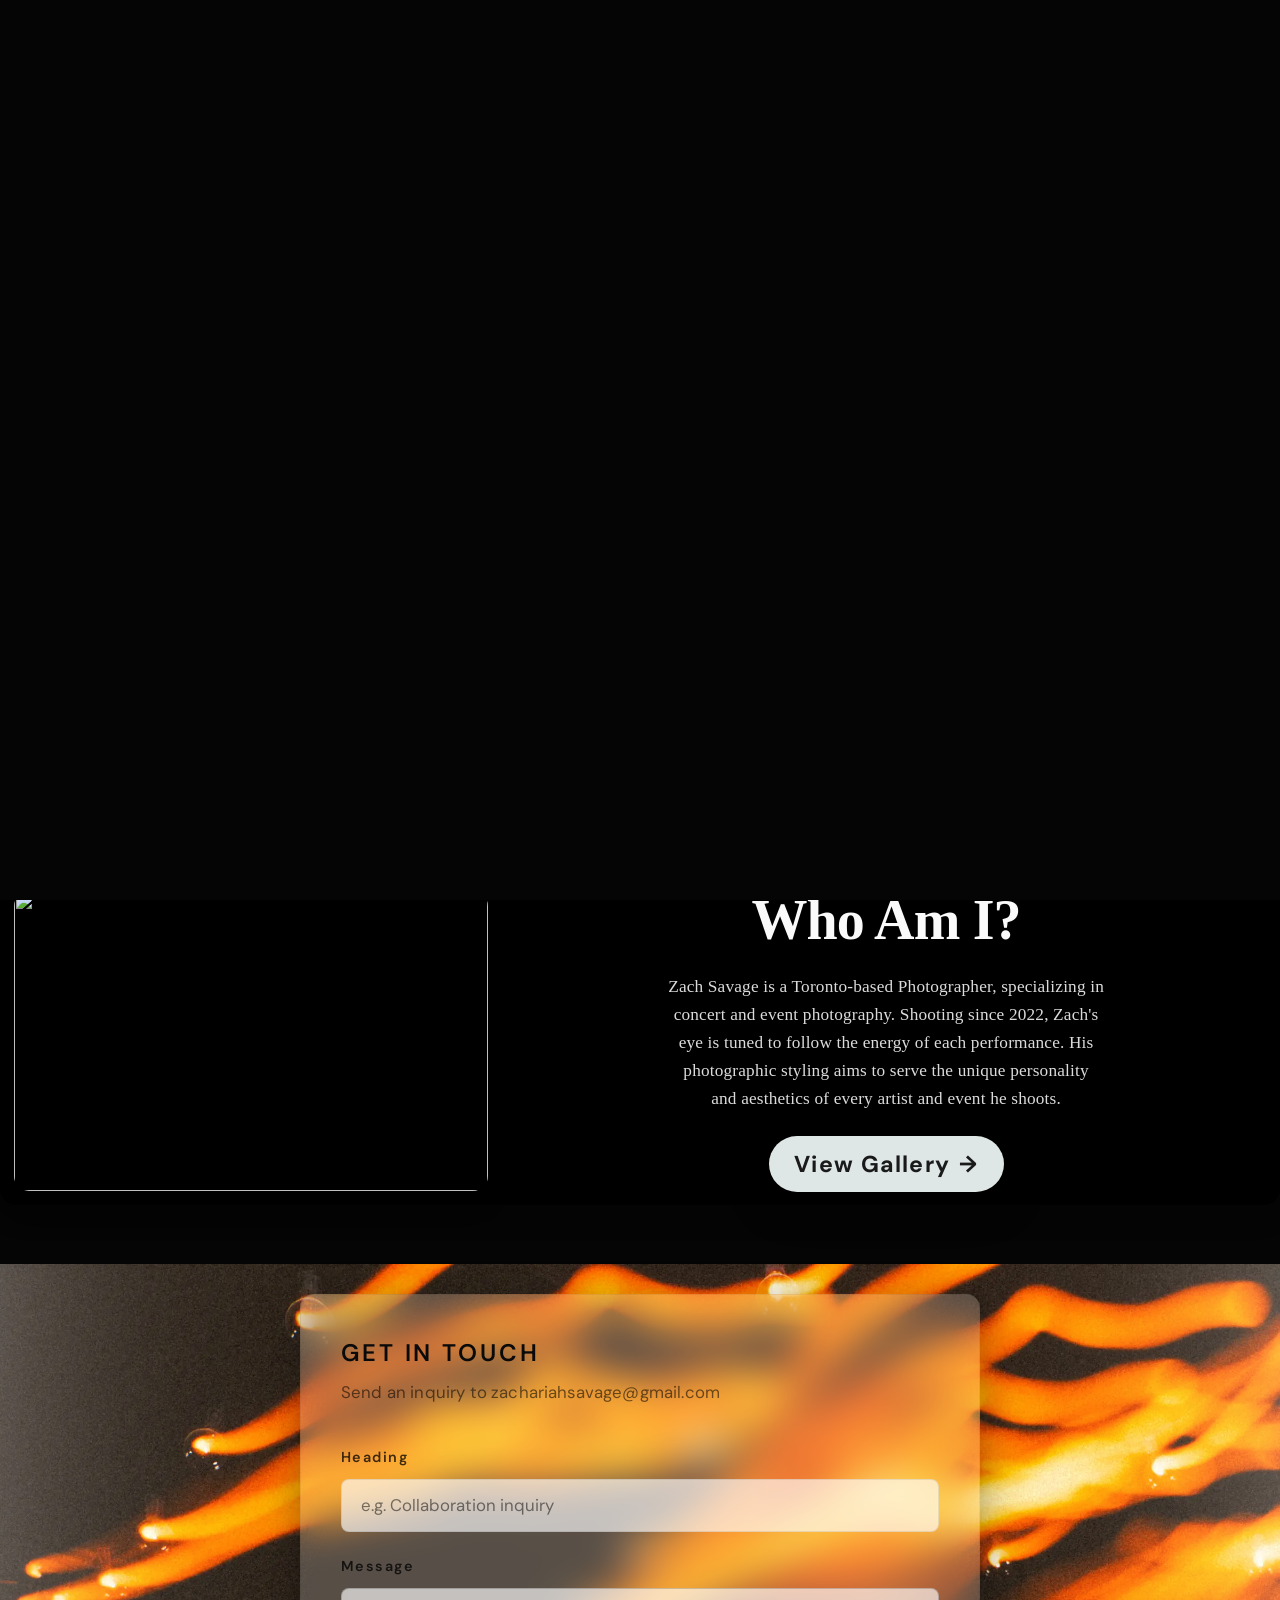
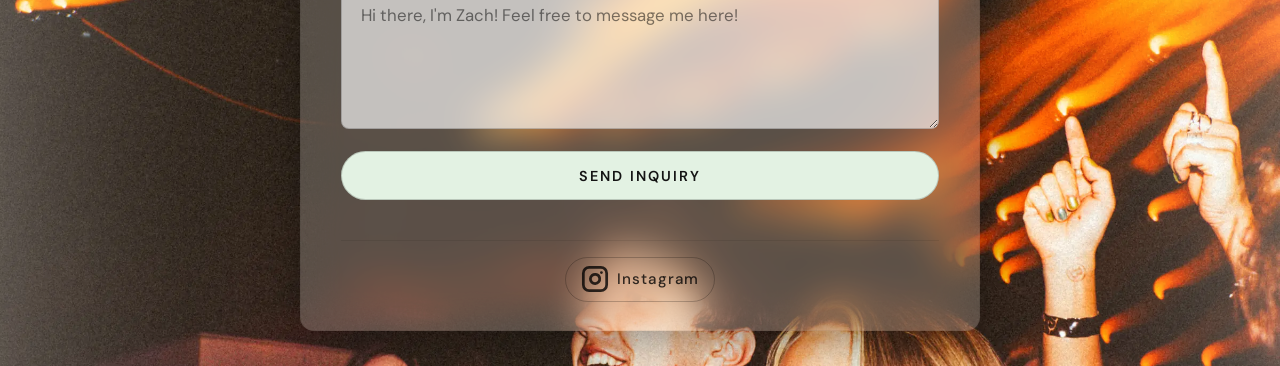
==== index.html @ d0c512a7 "Update index.html" ====
<!DOCTYPE html>
<html lang="en" class="site-boot-locked">
  <head>
    <script>
      document.documentElement.classList.add("site-boot-locked");
    </script>
    <meta charset="UTF-8" />
    <meta
      name="viewport"
      content="width=device-width, initial-scale=1, viewport-fit=cover"
    />
    <title>Zach Savage – Home</title>
    <link
      rel="preload"
      as="image"
      href="1_3730.webp"
      fetchpriority="high"
    />
    <link
      rel="preload"
      as="image"
      href="13.webp"
      fetchpriority="high"
    />
    <link
      rel="preload"
      as="image"
      href="2_1826.webp"
      fetchpriority="high"
    />
    <link
      rel="preload"
      as="image"
      href="DSC_7318.webp"
      fetchpriority="high"
    />
    <link
      rel="preload"
      as="image"
      href="4_5325.webp"
      fetchpriority="high"
    />
    <link
      rel="preload"
      as="image"
      href="6.1.webp"
      fetchpriority="high"
    />
    <link
      rel="preload"
      as="image"
      href="1780443494761.webp"
      fetchpriority="high"
    />
    <link rel="preconnect" href="https://fonts.googleapis.com" />
    <link rel="preconnect" href="https://fonts.gstatic.com" crossorigin />
    <link
      href="https://fonts.googleapis.com/css2?family=DM+Sans:ital,opsz,wght@0,9..40,400;0,9..40,500;0,9..40,600;0,9..40,700;0,9..40,800;0,9..40,900&display=swap"
      rel="stylesheet"
    />
    <link rel="stylesheet" href="styles.css" />
    <script defer src="gallery-menu.js"></script>
    <script defer src="onepage.js"></script>
  </head>
  <body class="page-home">
    <div id="site-boot-gate" class="site-boot-gate" aria-live="polite" aria-busy="true"></div>
    <div class="home-page-bg" aria-hidden="true">
      <img
        src="1780443494761.webp"
        alt=""
        width="716"
        height="1488"
        data-asset-path="1780443494761.webp"
        loading="eager"
        decoding="sync"
        fetchpriority="high"
        class="priority-render-img"
      />
    </div>
    <nav class="header-social" aria-label="Social and email">
      <a
        class="header-social__link"
        href="https://www.instagram.com/zach.a.r.i.a.h/"
        target="_blank"
        rel="noopener noreferrer"
        aria-label="Instagram"
      >
        <svg viewBox="0 0 24 24" fill="none" stroke="currentColor" stroke-width="2.35" stroke-linecap="round" stroke-linejoin="round" aria-hidden="true">
          <rect x="2" y="2" width="20" height="20" rx="5" ry="5" />
          <path d="M16 11.37A4 4 0 1 1 12.63 8 4 4 0 0 1 16 11.37z" />
          <line x1="17.5" y1="6.5" x2="17.51" y2="6.5" />
        </svg>
      </a>
      <a
        class="header-social__link"
        href="mailto:zachariahsavage@gmail.com"
        aria-label="Email Zach Savage"
      >
        <svg viewBox="0 0 24 24" fill="none" stroke="currentColor" stroke-width="2.35" stroke-linecap="round" stroke-linejoin="round" aria-hidden="true">
          <rect x="2" y="4" width="20" height="16" rx="2" />
          <path d="m22 7-8.97 5.7a1.94 1.94 0 0 1-2.06 0L2 7" />
        </svg>
      </a>
    </nav>
    <a class="page-center-title" href="index.html">ZACH SAVAGE PHOTOGRAPHY</a>
    <header class="gallery-bar" aria-label="Site header">
      <div class="gallery-bar__anchor">
        <div class="gallery-bar__brand" id="gallery-bar-menu">
          <div class="gallery-bar__brand-row">
            <h1 class="gallery-bar__title" id="section-title" aria-live="polite">
              home
            </h1>
            <button
              class="gallery-bar__menu-trigger"
              type="button"
              aria-label="Open menu"
              aria-expanded="false"
            >
              <span class="gallery-bar__menu-icon" aria-hidden="true">
                <span></span>
                <span></span>
                <span></span>
              </span>
            </button>
          </div>
          <div class="gallery-bar__menu-content" aria-hidden="true">
            <div class="gallery-bar__menu-inner">
              <a class="gallery-bar__menu-link" href="#home-section">home</a>
              <a class="gallery-bar__menu-link" href="full-gallery.html">gallery</a>
              <a class="gallery-bar__menu-link" href="#contact-heading">contact</a>
            </div>
          </div>
        </div>
      </div>
    </header>

    <main class="page page--onepage">
      <section
        class="onepage-section onepage-section--home"
        id="home-section"
        data-section-label="home"
        aria-label="Home"
      >
        <h2 class="home-flow-heading">Zach Savage Photography</h2>
        <div class="gallery">
          <div class="gallery-row" id="row-top"></div>
          <div class="gallery-row" id="row-bottom"></div>
        </div>
        <div class="home-bio-row">
          <img
            class="home-bio-image"
            src="2024-06-08%20r-8.webp"
            alt="Zach Savage portrait"
            loading="eager"
            decoding="sync"
            data-asset-path="2024-06-08%20r-8.webp"
          />
          <div class="home-bio-copy">
            <h2 class="home-bio-heading">Who Am I?</h2>
            <p class="home-intro">
              Zach Savage is a Toronto-based Photographer, specializing in concert and event photography. Shooting since
              2022, Zach's eye is tuned to follow the energy of each performance. His photographic styling aims to serve
              the unique personality and aesthetics of every artist and event he shoots.
            </p>
            <a class="home-start-btn home-start-btn--pov" href="full-gallery.html"><span class="home-start-btn__label">View Gallery</span><span class="home-start-btn__arrow" aria-hidden="true"><span class="home-start-btn__arrow-rest">→</span><span class="home-start-btn__arrow-pop">⮕</span></span></a>
          </div>
        </div>
      </section>

      <section
        class="onepage-section onepage-section--contact"
        id="contact-section"
        data-section-label="contact"
        aria-label="Contact"
      >
        <div class="contact-bg" aria-hidden="true">
          <div class="contact-bg__layer contact-bg__layer--a"></div>
          <div class="contact-bg__layer contact-bg__layer--b"></div>
        </div>

        <section class="contact">
          <div class="contact__card">
            <h2 class="contact__heading" id="contact-heading">Get in touch</h2>
            <p class="contact__intro">Send an inquiry to zachariahsavage@gmail.com</p>

            <form class="contact__form" id="contact-form" novalidate>
              <label class="contact__label" for="contact-subject">Heading</label>
              <input
                class="contact__input"
                id="contact-subject"
                name="subject"
                type="text"
                placeholder="e.g. Collaboration inquiry"
                required
              />
              <label class="contact__label" for="contact-message">Message</label>
              <textarea
                class="contact__textarea"
                id="contact-message"
                name="body"
                rows="5"
                placeholder="Hi there, I'm Zach! Feel free to message me here!"
                required
              ></textarea>
              <button class="contact__submit" type="submit">Send inquiry</button>
            </form>

            <div class="contact__social">
              <a
                class="contact__instagram"
                href="https://www.instagram.com/zach.a.r.i.a.h/"
                target="_blank"
                rel="noopener noreferrer"
                aria-label="Zach Savage on Instagram"
              >
                <svg
                  class="contact__instagram-icon"
                  viewBox="0 0 24 24"
                  fill="none"
                  stroke="currentColor"
                  stroke-width="2.35"
                  stroke-linecap="round"
                  stroke-linejoin="round"
                  xmlns="http://www.w3.org/2000/svg"
                  aria-hidden="true"
                >
                  <rect x="2" y="2" width="20" height="20" rx="5" ry="5" />
                  <path d="M16 11.37A4 4 0 1 1 12.63 8 4 4 0 0 1 16 11.37z" />
                  <line x1="17.5" y1="6.5" x2="17.51" y2="6.5" />
                </svg>
                <span class="contact__instagram-label">Instagram</span>
              </a>
            </div>
          </div>
        </section>
      </section>
    </main>

    <div class="lightbox" aria-modal="true" role="dialog" data-state="closed">
      <div class="lightbox__backdrop"></div>
      <div class="lightbox__content">
        <button class="lightbox__close" type="button" aria-label="Close">
          <span class="lightbox__close-icon" aria-hidden="true">✕</span>
        </button>
        <button
          class="lightbox__arrow lightbox__arrow--prev"
          type="button"
          aria-label="Previous image"
        >
          <span class="lightbox__arrow-icon" aria-hidden="true">
            <svg
              viewBox="0 0 24 24"
              fill="none"
              stroke="currentColor"
              stroke-width="2.5"
              stroke-linecap="round"
              stroke-linejoin="round"
              xmlns="http://www.w3.org/2000/svg"
            >
              <path d="M15 18l-6-6 6-6" />
            </svg>
          </span>
        </button>
        <button
          class="lightbox__arrow lightbox__arrow--next"
          type="button"
          aria-label="Next image"
        >
          <span class="lightbox__arrow-icon" aria-hidden="true">
            <svg
              viewBox="0 0 24 24"
              fill="none"
              stroke="currentColor"
              stroke-width="2.5"
              stroke-linecap="round"
              stroke-linejoin="round"
              xmlns="http://www.w3.org/2000/svg"
            >
              <path d="M9 6l6 6-6 6" />
            </svg>
          </span>
        </button>
        <div class="lightbox__media">
          <img class="lightbox__image" alt="" />
          <video class="lightbox__video" muted playsinline loop></video>
        </div>
      </div>
    </div>

  </body>
</html>
---- styles.css ----
*,
*::before,
*::after {
  box-sizing: border-box;
  margin: 0;
  padding: 0;
}

/* Design tokens — spacing (8px scale), type, color, elevation */
:root {
  --font-sans: "DM Sans", system-ui, -apple-system, BlinkMacSystemFont, "Segoe UI",
    sans-serif;
  --space-1: 4px;
  --space-2: 8px;
  --space-3: 12px;
  --space-4: 16px;
  --space-5: 24px;
  --space-6: 32px;
  --space-8: 48px;
  --color-text: rgba(255, 255, 255, 0.92);
  --color-text-muted: rgba(255, 255, 255, 0.55);
  --color-accent: #c4a574;
  --color-surface: rgba(255, 255, 255, 0.06);
  --color-surface-elevated: rgba(255, 255, 255, 0.1);
  --radius-sm: 8px;
  --radius-md: 14px;
  --radius-pill: 999px;
  --shadow-sm: 0 1px 2px rgba(0, 0, 0, 0.12);
  --shadow-md: 0 12px 40px rgba(0, 0, 0, 0.35);
  --ease-out: cubic-bezier(0.2, 0.85, 0.35, 1);
  --duration-fast: 160ms;
  --duration-normal: 240ms;
  --outline-dark: rgba(0, 0, 0, 0.22);
  /* Shared by `.gallery-bar__brand` and `.page-center-title` so pill heights stay aligned. */
  --gallery-pill-pad-block: 0.5rem;
  --gallery-pill-pad-inline: 1.1rem;
  --gallery-pill-inner-min-height: 40px;
  /* Matches `.gallery-flow-track` marquee timing (updated from JS when flow starts). */
  --view-gallery-burst-spin-duration: 40s;
}

html,
body {
  min-height: 100%;
  /* `clip` can interact badly with nested scroll/overflow in some WebKit builds. */
  overflow-x: hidden;
}

html {
  -webkit-text-size-adjust: 100%;
  text-size-adjust: 100%;
  scroll-behavior: smooth;
  /* Helps anchor / in-page navigation respect the fixed header in Safari. */
  scroll-padding-top: calc(128px + env(safe-area-inset-top, 0px) + 1.25rem);
  /* Avoid default white canvas showing as a 1px hairline under fixed layers / transforms. */
  background-color: #F0F0F0;
}

html:has(body.page-contact) {
  background-color: #0b0f1a;
}

html:has(body.page-profile) {
  background-color: #070a10;
}

@media (min-width: 769px) {
  html::before,
  html::after {
    content: "";
    position: fixed;
    top: 0;
    bottom: 0;
    width: 1in;
    pointer-events: none;
    z-index: 3;
    backdrop-filter: blur(18px) saturate(1.1);
    -webkit-backdrop-filter: blur(18px) saturate(1.1);
  }

  html::before {
    left: 0;
    background: linear-gradient(
      to right,
      rgba(0, 0, 0, 0.78) 0%,
      rgba(0, 0, 0, 0.5) 38%,
      rgba(0, 0, 0, 0.22) 68%,
      rgba(0, 0, 0, 0) 100%
    );
    -webkit-mask-image: linear-gradient(
      to right,
      rgba(0, 0, 0, 1) 0%,
      rgba(0, 0, 0, 0.7) 46%,
      rgba(0, 0, 0, 0.28) 76%,
      rgba(0, 0, 0, 0) 100%
    );
    mask-image: linear-gradient(
      to right,
      rgba(0, 0, 0, 1) 0%,
      rgba(0, 0, 0, 0.7) 46%,
      rgba(0, 0, 0, 0.28) 76%,
      rgba(0, 0, 0, 0) 100%
    );
  }

  html::after {
    right: 0;
    background: linear-gradient(
      to left,
      rgba(0, 0, 0, 0.78) 0%,
      rgba(0, 0, 0, 0.5) 38%,
      rgba(0, 0, 0, 0.22) 68%,
      rgba(0, 0, 0, 0) 100%
    );
    -webkit-mask-image: linear-gradient(
      to left,
      rgba(0, 0, 0, 1) 0%,
      rgba(0, 0, 0, 0.7) 46%,
      rgba(0, 0, 0, 0.28) 76%,
      rgba(0, 0, 0, 0) 100%
    );
    mask-image: linear-gradient(
      to left,
      rgba(0, 0, 0, 1) 0%,
      rgba(0, 0, 0, 0.7) 46%,
      rgba(0, 0, 0, 0.28) 76%,
      rgba(0, 0, 0, 0) 100%
    );
  }
}

/* Focus rings — calm, high-end affordance */
:focus-visible {
  outline: 2px solid var(--color-accent);
  outline-offset: 3px;
}

button:focus:not(:focus-visible),
a:focus:not(:focus-visible) {
  outline: none;
}

body {
  font-family: var(--font-sans);
  line-height: 1.5;
  letter-spacing: 0.01em;
  background: #F0F0F0;
  background-repeat: no-repeat;
  color: var(--color-text);
  -webkit-font-smoothing: antialiased;
  -webkit-tap-highlight-color: transparent;
  position: relative;
  overflow-x: hidden;
  overflow-y: visible;
}

.reveal-on-scroll {
  opacity: 0;
  transform: translateY(18px);
  /* Avoid `filter: blur()` here — it’s expensive during scroll and caused visible hitch. */
  transition:
    opacity 360ms cubic-bezier(0.22, 0.8, 0.3, 1),
    transform 400ms cubic-bezier(0.2, 0.9, 0.25, 1);
  transition-delay: var(--reveal-delay, 0ms);
}

/* Shorter travel + slightly snappier timing for large blocks (flow, grid, contact). */
.reveal-on-scroll.reveal-on-scroll--soft {
  transform: translateY(12px);
  transition:
    opacity 300ms cubic-bezier(0.22, 0.8, 0.35, 1),
    transform 340ms cubic-bezier(0.2, 0.9, 0.28, 1);
  transition-delay: var(--reveal-delay, 0ms);
}

.reveal-on-scroll.is-visible {
  opacity: 1;
  transform: translateY(0);
  will-change: auto;
}

.reveal-on-scroll.reveal-on-scroll--soft.is-visible {
  opacity: 1;
  transform: translateY(0);
  will-change: auto;
}

/* Home bio + contact: no scroll entrance animations. */
body.page-home .home-bio-image,
body.page-home .home-flow-heading,
body.page-home .home-bio-row .home-bio-heading,
body.page-home .home-bio-row .home-intro,
body.page-home .home-start-btn,
body.page-home .onepage-section--contact .contact__heading,
body.page-home .onepage-section--contact .contact__intro,
body.page-home .onepage-section--contact .contact__form,
body.page-home .onepage-section--contact .contact__social,
body.page-home .onepage-section--contact .contact__card {
  opacity: 1 !important;
  transform: none !important;
  transition: none !important;
  animation: none !important;
}

/* Full gallery should never fade/slide on scroll. */
body.page-full-gallery .reveal-on-scroll,
body.page-full-gallery .portfolio-date-group,
body.page-full-gallery .portfolio-row,
body.page-full-gallery .full-gallery-row {
  opacity: 1 !important;
  transform: none !important;
  transition: none !important;
}

@media (prefers-reduced-motion: reduce) {
  .reveal-on-scroll {
    opacity: 1 !important;
    transform: none !important;
    transition: none !important;
  }

  .gallery-bar__menu-content {
    transition: none;
  }

  .gallery-bar__brand {
    transition: none;
  }
}

/* Use system default cursor everywhere; pointer only on obvious interactive elements */
a,
button,
input,
textarea,
.gallery-bar__menu-trigger,
.gallery-bar__menu-link,
.gallery-bar__title,
.gallery-flow-arrow,
.media-item,
.lightbox__close,
.lightbox__arrow,
.profile__cta-btn,
.profile__cta-link,
.contact__submit,
.contact__instagram {
  cursor: pointer;
}

/* Contact text fields should show I-beam cursor. */
.contact__input,
.contact__textarea {
  cursor: text;
}

body.page-contact {
  overflow: auto;
}

html:has(body.page-full-gallery) {
  background-color: #141414;
  scroll-behavior: auto;
}

body.page-full-gallery {
  background-color: #141414;
}

/* Fixed layer (not background-attachment: fixed) — avoids scroll jitter in Safari. */
.home-page-bg,
.full-gallery-page-bg {
  position: fixed;
  top: 0;
  left: 0;
  right: 0;
  width: 100%;
  bottom: auto;
  height: 100vh;
  height: 100svh;
  height: var(--stable-viewport-height, 100svh);
  z-index: 0;
  overflow: hidden;
  pointer-events: none;
  -webkit-backface-visibility: hidden;
  backface-visibility: hidden;
  transform: translateZ(0);
}

.home-page-bg {
  background-color: #050505;
}

.full-gallery-page-bg {
  background-color: #141414;
}

.home-page-bg img,
.full-gallery-page-bg img {
  display: block;
  width: 100%;
  height: 100%;
  object-fit: cover;
  object-position: center;
}

body.page-full-gallery::after {
  display: none;
  background-image: none;
}

/* Home + full gallery: site title is plain white type (no pill). */
body.page-home .page-center-title,
body.page-home a.page-center-title,
body.page-full-gallery .page-center-title,
body.page-full-gallery a.page-center-title {
  padding: 0;
  min-height: 0;
  border-radius: 0;
  background: transparent;
  backdrop-filter: none;
  -webkit-backdrop-filter: none;
  box-shadow: none;
  color: rgba(255, 255, 255, 0.96);
  transition: opacity 420ms var(--ease-out), transform 420ms var(--ease-out);
}

body.page-home a.page-center-title:hover,
body.page-full-gallery a.page-center-title:hover {
  background: transparent;
  color: rgba(255, 255, 255, 0.96);
  opacity: 0.85;
}

/* Home + full gallery: black menu pill, white type (matches gallery page). */
body.page-home .gallery-bar__brand,
body.page-full-gallery .gallery-bar__brand {
  background: rgba(0, 0, 0, 0.88);
}

body.page-home .gallery-bar__brand.gallery-bar__brand--open,
body.page-full-gallery .gallery-bar__brand.gallery-bar__brand--open {
  background: rgba(0, 0, 0, 0.96);
}

body.page-home .gallery-bar__title,
body.page-home .gallery-bar__menu-link,
body.page-home .gallery-bar__menu-link:visited,
body.page-home .gallery-bar__menu-link:hover,
body.page-home .gallery-bar__brand.gallery-bar__brand--open .gallery-bar__title,
body.page-home .gallery-bar__brand.gallery-bar__brand--open .gallery-bar__menu-link,
body.page-home .gallery-bar__brand.gallery-bar__brand--open .gallery-bar__menu-link:visited,
body.page-full-gallery .gallery-bar__title,
body.page-full-gallery .gallery-bar__menu-link,
body.page-full-gallery .gallery-bar__menu-link:visited,
body.page-full-gallery .gallery-bar__menu-link:hover,
body.page-full-gallery .gallery-bar__brand.gallery-bar__brand--open .gallery-bar__title,
body.page-full-gallery .gallery-bar__brand.gallery-bar__brand--open .gallery-bar__menu-link,
body.page-full-gallery .gallery-bar__brand.gallery-bar__brand--open .gallery-bar__menu-link:visited {
  color: rgba(255, 255, 255, 0.96);
}

body.page-home .gallery-bar__menu-icon span,
body.page-home .gallery-bar__brand.gallery-bar__brand--open .gallery-bar__menu-icon span,
body.page-full-gallery .gallery-bar__menu-icon span,
body.page-full-gallery .gallery-bar__brand.gallery-bar__brand--open .gallery-bar__menu-icon span {
  background: rgba(255, 255, 255, 0.92);
}

/* Home flow arrows: match black menu pill + white icons. */
body.page-home .gallery-flow-arrow {
  background: rgba(0, 0, 0, 0.88);
  color: rgba(255, 255, 255, 0.96);
}

body.page-home .gallery-flow-arrow:hover {
  background: rgba(0, 0, 0, 0.96);
  color: rgba(255, 255, 255, 0.96);
}

body.page-contact::after {
  background-image: none;
}

body.page-profile::after {
  background-image: none;
}

/* Profile page background video */
.profile-bg {
  position: fixed;
  inset: 0;
  z-index: -2;
  background: #070a10; /* fallback under video */
}

.profile-bg__video {
  position: absolute;
  inset: 0;
  width: 100%;
  height: 100%;
  object-fit: cover;
  object-position: center;
  filter: grayscale(10%) contrast(1.03) brightness(0.9);
}

/* Contact crossfading background (two-layer swap; never black).
   Default `absolute` so in-page contact (e.g. `index.html`) scrolls with the section.
   Standalone `contact.html` pins it to the viewport via `body.page-contact .contact-bg`. */
.contact-bg {
  position: absolute;
  inset: 0;
  z-index: -2;
  background: #0b0f1a; /* fallback under images */
}

body.page-contact > .contact-bg {
  position: fixed;
}

.contact-bg__layer {
  position: absolute;
  inset: 0;
  background-size: cover;
  background-position: center top;
  background-repeat: no-repeat;
  background-attachment: scroll;
  opacity: 0;
  transition: opacity 1600ms ease;
  will-change: opacity;
}

.contact-bg__layer--static {
  opacity: 1;
  transition: none;
  will-change: auto;
  background-image: none !important;
}

.contact-bg__image {
  position: absolute;
  inset: 0;
  width: 100%;
  height: 100%;
  object-fit: cover;
  object-position: center top;
  display: block;
  pointer-events: none;
  transform: translateZ(0);
  backface-visibility: hidden;
  -webkit-backface-visibility: hidden;
  content-visibility: visible;
}

/* Frosted gradient blur on left/right outskirts */
.contact-bg::before,
.contact-bg::after {
  content: "";
  position: absolute;
  top: 0;
  bottom: 0;
  width: min(28vw, 420px);
  pointer-events: none;
  z-index: 1;
  backdrop-filter: none;
  -webkit-backdrop-filter: none;
}

.contact-bg::before {
  left: 0;
  background: linear-gradient(
    to right,
    rgba(255, 255, 255, 0.22),
    rgba(255, 255, 255, 0.08),
    rgba(255, 255, 255, 0)
  );
  -webkit-mask-image: linear-gradient(to right, rgba(0, 0, 0, 1), rgba(0, 0, 0, 0));
  mask-image: linear-gradient(to right, rgba(0, 0, 0, 1), rgba(0, 0, 0, 0));
}

.contact-bg::after {
  right: 0;
  background: linear-gradient(
    to left,
    rgba(255, 255, 255, 0.22),
    rgba(255, 255, 255, 0.08),
    rgba(255, 255, 255, 0)
  );
  -webkit-mask-image: linear-gradient(to left, rgba(0, 0, 0, 1), rgba(0, 0, 0, 0));
  mask-image: linear-gradient(to left, rgba(0, 0, 0, 1), rgba(0, 0, 0, 0));
}

.contact-bg__layer.is-visible {
  opacity: 1;
}

.contact-bg__layer.is-fading-in {
  opacity: 1;
}

.contact-bg__layer.is-fading-out {
  opacity: 0;
}

body::after {
  content: "";
  position: fixed;
  inset: 0;
  z-index: -2;
  background-image: url("1780443494761.webp");
  background-size: cover;
  background-position: center;
  background-repeat: no-repeat;
}

/* Gallery page: restrained gradient (primary site shell) */
body:not(.page-contact):not(.page-profile):not(.page-home):not(.page-full-gallery) {
  background: #F0F0F0;
  background-attachment: scroll;
}

body:not(.page-contact):not(.page-profile):not(.page-home):not(.page-full-gallery)::after {
  /* Disable the blurred photo layer on gallery page */
  background-image: none;
  filter: none;
}

/* Home one-page: film-grain texture shell (full gallery keeps its own photo bg). */
html:has(body.page-home) {
  background-color: #050505;
}

body.page-home {
  background: transparent;
  background-attachment: scroll;
}

body.page-home::after {
  background-image: none;
}

/* Removed overlay helper */

/* Removed frosted helper */

/* Top bar — minimal glass strip */
.gallery-bar {
  position: fixed;
  top: 0;
  left: 0;
  right: 0;
  z-index: 10;
  padding-top: env(safe-area-inset-top, 0px);
  padding-left: env(safe-area-inset-left, 0px);
  padding-right: env(safe-area-inset-right, 0px);
  height: calc(128px + env(safe-area-inset-top, 0px));
  display: flex;
  align-items: center;
  justify-content: flex-end;
  background: transparent;
  isolation: isolate;
  /* Let scroll/wheel pass through empty header area; menu stays clickable on child. */
  pointer-events: none;
}

/* Full-width frosted strip removed: it forced a huge backdrop-filter compositing region
   on every scroll frame on desktop. Glass lives on `.gallery-bar__brand` only (same as mobile). */
.gallery-bar::before {
  display: none;
}

/* Gallery page: subtle hint in top-right for keyboard control */
.gallery-key-hint {
  position: fixed;
  top: 55px;
  left: 76px;
  z-index: 9;
  display: inline-flex;
  align-items: center;
  gap: var(--space-2);
  color: rgba(0, 0, 0, 0.56);
  font-size: 0.6875rem;
  font-weight: 500;
  letter-spacing: 0.14em;
  text-transform: uppercase;
  pointer-events: none;
}

.gallery-key-hint__icon {
  min-width: 1.2rem;
  height: 1.2rem;
  border-radius: var(--radius-sm);
  border: 1px solid rgba(0, 0, 0, 0.18);
  display: inline-flex;
  align-items: center;
  justify-content: center;
  font-size: 0.75rem;
  color: rgba(0, 0, 0, 0.62);
  background: rgba(255, 255, 255, 0.22);
}

.gallery-key-hint__text {
  opacity: 1;
  color: rgba(0, 0, 0, 0.56);
}

/* Wrapper keeps the pill top-anchored so open/close doesn't jump */
.gallery-bar__anchor {
  align-self: flex-start;
  margin-top: calc((128px - 52px) / 2 - 12px);
  margin-right: 2.4rem;
  pointer-events: auto;
}

/* Top-left Instagram + email — vertically aligned with `.gallery-bar__anchor` / menu pill. */
.header-social {
  position: absolute;
  top: calc((128px + env(safe-area-inset-top, 0px)) / 2 - 12px);
  left: calc(max(3.5rem, env(safe-area-inset-left, 0px)) + 1in + 0.5rem);
  transform: translateY(-50%);
  z-index: 12;
  display: flex;
  align-items: center;
  gap: 0.85rem;
  pointer-events: auto;
}

.header-social.header-social--scroll-hidden {
  opacity: 1;
  pointer-events: auto;
  transform: translateY(-50%);
}

.header-social__link {
  display: inline-flex;
  align-items: center;
  justify-content: center;
  width: 40px;
  height: 40px;
  padding: 0;
  background: none;
  border: none;
  box-shadow: none;
  color: #000000;
  text-decoration: none;
  transition: opacity var(--duration-fast) var(--ease-out);
}

.header-social__link svg {
  display: block;
  width: 26px;
  height: 26px;
  stroke-width: 2.35;
}

.header-social__link:hover {
  opacity: 0.72;
}

body.page-full-gallery .header-social__link {
  color: rgba(255, 255, 255, 0.96);
}

body.page-home .header-social__link {
  color: rgba(255, 255, 255, 0.96);
}

body.page-home .header-social__link:hover {
  opacity: 0.85;
}

/* Viewport-fixed; chrome + type match `.gallery-bar__brand` / menu links. */
.page-center-title {
  position: fixed;
  top: calc((128px + env(safe-area-inset-top, 0px)) / 2 - 12px);
  left: 50%;
  right: auto;
  transform: translate(-50%, -50%);
  width: max-content;
  max-width: min(68vw, 44rem);
  z-index: 12;
  box-sizing: border-box;
  display: inline-flex;
  align-items: center;
  justify-content: center;
  padding: var(--gallery-pill-pad-block) var(--gallery-pill-pad-inline);
  min-height: calc(var(--gallery-pill-inner-min-height) + 2 * var(--gallery-pill-pad-block));
  border-radius: 50px;
  background: rgba(250, 248, 245, 0.88);
  backdrop-filter: blur(14px);
  -webkit-backdrop-filter: blur(14px);
  border: none;
  box-shadow: var(--shadow-md);
  font-family: var(--font-sans);
  font-size: 1.25rem;
  font-weight: 600;
  line-height: 1;
  letter-spacing: 0.14em;
  text-transform: uppercase;
  color: #000000;
  text-align: center;
  white-space: nowrap;
  overflow: hidden;
  text-overflow: ellipsis;
  transition:
    background 420ms var(--ease-out),
    box-shadow 420ms var(--ease-out),
    opacity 420ms var(--ease-out),
    transform 420ms var(--ease-out);
}

.page-center-title.page-center-title--hidden {
  opacity: 0;
  transform: translate(-50%, calc(-50% - 8px));
  pointer-events: none;
}

a.page-center-title {
  pointer-events: auto;
  cursor: pointer;
  text-decoration: none;
  color: #000000;
}

a.page-center-title:hover {
  color: #000000;
  background: rgba(250, 248, 245, 0.96);
  opacity: 0.92;
}

/* Top bar: combined GALLERY + hamburger */
.gallery-bar__brand {
  --gallery-menu-ease: cubic-bezier(0.33, 0, 0.2, 1);
  --gallery-menu-dur: 0.36s;
  position: relative;
  display: flex;
  /* Always column: row (title + trigger) then menu panel. Avoids row↔column reflow on open/close (main source of jank). */
  flex-direction: column;
  align-items: stretch;
  justify-content: flex-start;
  gap: 0;
  width: fit-content;
  max-width: calc(100vw - env(safe-area-inset-left, 0px) - env(safe-area-inset-right, 0px) - 1rem);
  /* Same padding + inner band as `.page-center-title` (see :root pill tokens). */
  padding: var(--gallery-pill-pad-block) var(--gallery-pill-pad-inline);
  border-radius: 50px;
  /* Frosted pill only (small compositing region — scrolls stay smooth on desktop). */
  background: rgba(250, 248, 245, 0.88);
  backdrop-filter: blur(14px);
  -webkit-backdrop-filter: blur(14px);
  border: none;
  box-shadow: var(--shadow-md);
  overflow: hidden;
  transform: translateZ(0);
  transition:
    background var(--gallery-menu-dur) var(--gallery-menu-ease),
    box-shadow var(--gallery-menu-dur) var(--gallery-menu-ease),
    border-radius var(--gallery-menu-dur) var(--gallery-menu-ease),
    gap var(--gallery-menu-dur) var(--gallery-menu-ease),
    opacity 420ms var(--ease-out),
    transform 420ms var(--ease-out);
}

.gallery-bar__brand.gallery-bar__brand--scroll-hidden {
  opacity: 0;
  pointer-events: none;
  transform: translateY(-8px) translateZ(0);
}

.gallery-bar__brand.gallery-bar__brand--open.gallery-bar__brand--scroll-hidden {
  opacity: 1;
  pointer-events: auto;
  transform: translateZ(0);
}

/* When menu is open, show white pill backing around heading + menu */
.gallery-bar__brand.gallery-bar__brand--open {
  background: rgba(250, 248, 245, 0.96);
  backdrop-filter: blur(16px);
  -webkit-backdrop-filter: blur(16px);
  border-radius: 20px;
  /* Same vertical rhythm as between menu links */
  gap: var(--space-3);
}

.gallery-bar__brand:not(.gallery-bar__brand--open) .gallery-bar__menu-content {
  min-width: 0;
  min-height: 0;
  overflow: hidden;
  grid-template-rows: 0fr;
  opacity: 0;
  pointer-events: none;
  /* Snap after JS finishes collapse (see gallery-menu.js); avoids fighting the panel transition. */
  transition: none;
}

.gallery-bar__brand-row {
  display: flex;
  flex-direction: row;
  align-items: center;
  justify-content: space-between;
  gap: 0.5em;
  width: 100%;
  min-width: 0;
  min-height: var(--gallery-pill-inner-min-height);
  box-sizing: border-box;
}

.gallery-bar__title {
  font-family: var(--font-sans);
  font-size: 1.25rem;
  font-weight: 600;
  line-height: 1;
  letter-spacing: 0.14em;
  text-transform: uppercase;
  color: #000000;
  margin: 0;
  padding: 0;
  background: none;
  border: none;
  box-shadow: none;
  backdrop-filter: none;
  -webkit-backdrop-filter: none;
  /* Keep section label on one line in the pill (avoid overflow-wrap: anywhere splitting words). */
  white-space: nowrap;
  overflow-wrap: normal;
  flex-shrink: 0;
  min-width: min-content;
  display: flex;
  align-items: center;
  min-height: var(--gallery-pill-inner-min-height);
}

.gallery-bar__menu-trigger {
  flex-shrink: 0;
  width: 40px;
  height: 40px;
  border: none;
  background: transparent;
  display: flex;
  align-items: center;
  justify-content: center;
  padding: 0;
  margin: 0;
}

.gallery-bar__menu-content {
  display: grid;
  grid-template-rows: 0fr;
  opacity: 0;
  pointer-events: none;
  overflow: hidden;
  min-height: 0;
  width: 100%;
  transition:
    grid-template-rows var(--gallery-menu-dur) var(--gallery-menu-ease),
    opacity var(--gallery-menu-dur) var(--gallery-menu-ease);
}

.gallery-bar__brand--open .gallery-bar__menu-content {
  grid-template-rows: 1fr;
  opacity: 1;
  pointer-events: auto;
}

/* Closing: reverse the open transition while bar stays column-layout (see gallery-menu.js). */
.gallery-bar__brand--open .gallery-bar__menu-content.gallery-bar__menu-content--collapse {
  grid-template-rows: 0fr;
  opacity: 0;
  pointer-events: none;
}

.gallery-bar__menu-inner {
  min-height: 0;
  overflow: hidden;
  display: flex;
  flex-direction: column;
  align-items: stretch;
  gap: var(--space-3);
}

.gallery-bar__brand--open .gallery-bar__menu-content.gallery-bar__menu-content--collapse .gallery-bar__menu-inner {
  gap: 0;
}

.gallery-bar__menu-link {
  display: flex;
  align-items: center;
  min-height: 40px;
  padding: 0;
  font-family: var(--font-sans);
  color: #000000;
  text-decoration: none;
  font-size: 1.25rem;
  font-weight: 600;
  letter-spacing: 0.14em;
  text-transform: uppercase;
  transform-origin: left center;
  transition: transform var(--duration-fast) var(--ease-out), opacity var(--duration-fast) var(--ease-out);
  overflow-wrap: anywhere;
}

.gallery-bar__menu-link:visited {
  color: #000000;
}

.gallery-bar__menu-link:hover {
  color: #000000;
  text-decoration: none;
  transform: translateX(2px);
  opacity: 0.85;
}

/* Contact page: keep heading + links identical */
body.page-contact .gallery-bar__title,
body.page-contact .gallery-bar__menu-link,
body.page-contact .gallery-bar__menu-link:visited {
  color: #000000;
}

/* When the pill menu is open, shift heading and links to black for contrast */
.gallery-bar__brand.gallery-bar__brand--open .gallery-bar__title,
.gallery-bar__brand.gallery-bar__brand--open .gallery-bar__menu-link,
.gallery-bar__brand.gallery-bar__brand--open .gallery-bar__menu-link:visited {
  color: #000000;
}

/* Removed menu glow helper */

.gallery-bar__brand-row,
.gallery-bar__menu-content {
  position: relative;
  z-index: 1;
}

/* GALLERY as link on contact page */
.gallery-bar__title--link {
  text-decoration: none;
  color: inherit;
}
.gallery-bar__title--link:hover {
  color: #000;
}

.gallery-bar__menu-icon {
  display: flex;
  flex-direction: column;
  align-items: center;
  justify-content: center;
  gap: 5px;
}

.gallery-bar__menu-icon span {
  display: block;
  width: 18px;
  height: 1.5px;
  background: rgba(0, 0, 0, 0.88);
  border-radius: 999px;
  transition: background var(--duration-fast) var(--ease-out);
}

/* When menu pill is open, match heading/menu text (black) */
.gallery-bar__brand.gallery-bar__brand--open .gallery-bar__menu-icon span {
  background: #000000;
}

.page {
  position: relative;
  z-index: 2;
  min-height: 100vh;
  min-height: 100dvh;
  padding: 2.4rem 0;
  padding-top: calc(128px + env(safe-area-inset-top, 0px) + 2.4rem);
  padding-left: env(safe-area-inset-left, 0px);
  padding-right: env(safe-area-inset-right, 0px);
  padding-bottom: max(2.4rem, env(safe-area-inset-bottom, 0px));
  display: flex;
  align-items: stretch;
  justify-content: center;
}

.page.page--onepage {
  display: block;
  padding-top: calc(128px + env(safe-area-inset-top, 0px) + 1rem);
  padding-bottom: max(0px, env(safe-area-inset-bottom, 0px));
}

.onepage-section {
  position: relative;
  min-height: 100vh;
  min-height: 100dvh;
  /* Align scroll targets / hash jumps with the fixed nav (see also .gallery-bar height). */
  scroll-margin-top: calc(128px + env(safe-area-inset-top, 0px) + 1.25rem);
  display: flex;
  align-items: center;
  justify-content: center;
  padding: 1.5rem 0;
}

.onepage-section--home {
  display: flex;
  flex-direction: column;
  justify-content: center;
  align-items: stretch;
  gap: var(--space-4);
  padding-top: 0;
  height: auto;
  min-height: 0;
  /* Prevent scroll anchoring from snapping to top when flow rows reflow above the bio. */
  overflow-anchor: none;
}

.onepage-section--gallery {
  flex-direction: column;
  align-items: stretch;
  justify-content: flex-start;
  gap: var(--space-4);
  margin-top: -4vh;
  padding-top: 10vh;
  background: linear-gradient(
    to bottom,
    rgba(0, 0, 0, 0) 0%,
    rgba(0, 0, 0, 0.06) 38%,
    rgba(0, 0, 0, 0.05) 76%,
    rgba(0, 0, 0, 0) 100%
  );
}

body.page-full-gallery .onepage-section--gallery {
  background: transparent;
}

.onepage-section__heading {
  width: 100%;
  max-width: 72rem;
  margin: 0 auto var(--space-4);
  padding: 0 var(--space-5);
  font-family: var(--font-sans);
  font-size: clamp(1.5rem, 4.2vw, 2.75rem);
  font-weight: 600;
  letter-spacing: 0.14em;
  text-transform: uppercase;
  color: rgba(0, 0, 0, 0.72);
  text-align: center;
  /* Anchor targets (#gallery-section-heading) — align with fixed nav, not section padding. */
  scroll-margin-top: calc(128px + env(safe-area-inset-top, 0px) + 1.25rem);
  overflow-wrap: anywhere;
}

body.page-full-gallery .onepage-section__heading {
  font-weight: 800;
  letter-spacing: 0.16em;
}

.onepage-section--contact {
  margin-top: clamp(0.75rem, 2vh, 1.25rem);
  padding-top: 0;
  padding-bottom: max(1.25rem, env(safe-area-inset-bottom, 0px));
  background: transparent;
  /* One document scroll — no viewport-locked panel or nested overflow. */
  overflow: visible;
  overscroll-behavior: none;
  isolation: isolate;
  align-items: stretch;
  justify-content: flex-start;
  min-height: auto;
}

/* Soft transparency gradient so contact background fades in from the top. */
.onepage-section--contact::before {
  content: "";
  position: absolute;
  top: clamp(-96px, -16vh, -44px);
  left: 0;
  right: 0;
  height: clamp(220px, 34vh, 420px);
  pointer-events: none;
  z-index: 0;
  background: linear-gradient(
    to bottom,
    rgba(236, 230, 220, 0.72) 0%,
    rgba(236, 230, 220, 0.5) 22%,
    rgba(236, 230, 220, 0.24) 52%,
    rgba(236, 230, 220, 0.08) 74%,
    rgba(238, 232, 223, 0) 100%
  );
  backdrop-filter: blur(14px);
  -webkit-backdrop-filter: blur(14px);
  mask-image: linear-gradient(
    to bottom,
    rgba(0, 0, 0, 1) 0%,
    rgba(0, 0, 0, 0.78) 48%,
    rgba(0, 0, 0, 0) 100%
  );
  -webkit-mask-image: linear-gradient(
    to bottom,
    rgba(0, 0, 0, 1) 0%,
    rgba(0, 0, 0, 0.78) 48%,
    rgba(0, 0, 0, 0) 100%
  );
}

/* Tiny neutral wash exactly at the section seam. */
.onepage-section--contact::after {
  content: "";
  position: absolute;
  top: clamp(-10px, -1.5vh, -4px);
  left: 0;
  right: 0;
  height: clamp(18px, 4vh, 40px);
  pointer-events: none;
  z-index: 0;
  background: linear-gradient(
    to bottom,
    rgba(236, 230, 220, 0.4) 0%,
    rgba(236, 230, 220, 0) 100%
  );
  filter: blur(4px);
}

.page--onepage .onepage-section--contact .contact-bg {
  /* Scroll with the section — negative inset caused bg to drift vs the form on wheel/touch. */
  position: absolute !important;
  inset: 0;
  z-index: -1;
  pointer-events: none;
  transform: translateZ(0);
  content-visibility: visible;
}

/* Frame matches hero photo (DSC_0166-2.webp ≈ 3:2); --contact-bg-aspect set in JS when image loads. */
.page--onepage .onepage-section--contact {
  --contact-card-max-width: min(520px, calc(100% - 2rem));
  --contact-card-offset-y: 0px;
  --contact-section-min-height: auto;
  width: 100%;
  aspect-ratio: var(--contact-bg-aspect, 3 / 2);
  min-height: var(--contact-section-min-height);
  margin-top: clamp(1rem, 2.5vh, 1.75rem);
  padding: clamp(0.65rem, 1.8vw, 1.1rem);
  padding-bottom: max(clamp(0.65rem, 1.8vw, 1.1rem), env(safe-area-inset-bottom, 0px));
  box-sizing: border-box;
  align-items: center;
  justify-content: center;
}

.page--onepage .onepage-section--home + .onepage-section--contact,
.page--onepage .onepage-section--gallery + .onepage-section--contact {
  margin-top: clamp(1rem, 2.5vh, 1.75rem);
  padding-top: clamp(0.65rem, 1.8vw, 1.1rem);
}

.page--onepage .onepage-section--contact::before,
.page--onepage .onepage-section--contact::after {
  display: none;
}

.page--onepage .onepage-section--contact .contact {
  flex: 0 0 auto;
  width: 100%;
  max-width: var(--contact-card-max-width);
  height: 100%;
  max-height: 100%;
  margin: 0 auto;
  padding: 0;
  display: flex;
  align-items: center;
  justify-content: center;
  position: relative;
  z-index: 1;
  transform: translateY(var(--contact-card-offset-y));
}

.page--onepage .onepage-section--contact .contact__card {
  max-height: 100%;
  overflow: auto;
}

.gallery {
  position: relative;
  width: 100%;
  height: auto;
  display: flex;
  flex-direction: column;
  justify-content: center;
  gap: 8px;
  overflow: visible;
  /* Move both rows up by 0.5in from previous placement */
  transform: translateY(calc(40px - 0.5in));
}

.home-bio-image {
  width: min(62rem, calc(100% - 3rem));
  margin: var(--space-3) auto var(--space-2);
  display: block;
  border-radius: calc(var(--radius-md) + 2px);
  border: 1px solid rgba(0, 0, 0, 0.14);
  box-shadow: 0 12px 30px rgba(0, 0, 0, 0.08);
  object-fit: cover;
}

.home-bio-row {
  width: 100%;
  max-width: min(92rem, 100%);
  margin: var(--space-3) auto var(--space-3);
  padding: var(--space-3);
  border: 1px solid rgba(0, 0, 0, 0.14);
  border-radius: calc(var(--radius-md) + 2px);
  background: #000000;
  box-shadow: 0 12px 30px rgba(0, 0, 0, 0.08);
}

.home-bio-row .home-bio-image {
  width: 100%;
  margin: 0 0 var(--space-3);
}

.home-bio-copy {
  display: flex;
  flex-direction: column;
  gap: var(--space-4);
  align-items: flex-start;
}

.home-bio-row .home-bio-copy {
  align-items: center;
  text-align: center;
  width: 100%;
}

.home-bio-heading {
  margin: 0;
  width: 100%;
  font-family: ui-serif, Georgia, "Times New Roman", Times, serif;
  font-size: clamp(2.1rem, 6vw, 3.5rem);
  font-weight: 700;
  line-height: 1.08;
  letter-spacing: -0.015em;
  color: rgba(255, 255, 255, 0.98);
  text-align: center;
  text-wrap: balance;
}

/* Mobile-only title above the home flow row. */
.home-flow-heading {
  display: none;
}

.home-bio-row .home-intro {
  max-width: none;
  width: 100%;
  margin: 0;
  padding: 0;
  border: 0;
  background: transparent;
  color: rgba(238, 238, 238, 0.92);
  font-family: ui-serif, Georgia, "Times New Roman", Times, serif;
  font-weight: 400;
  box-shadow: none;
  text-align: center;
  text-wrap: balance;
  line-height: 1.62;
  font-size: clamp(1rem, 2.4vw, 1.2rem);
}

.home-bio-row .home-start-btn--pov {
  position: relative;
  z-index: 1;
  overflow: visible;
  isolation: isolate;
  --view-gallery-burst-clip: polygon(
    50% 0%,
    54.019% 9.197%,
    59.755% 0.961%,
    61.902% 10.765%,
    69.134% 3.806%,
    69.327% 13.841%,
    77.779% 8.427%,
    76.01% 18.307%,
    85.355% 14.645%,
    81.693% 23.99%,
    91.573% 22.221%,
    86.159% 30.673%,
    96.194% 30.866%,
    89.235% 38.098%,
    99.039% 40.245%,
    90.803% 45.981%,
    100% 50%,
    90.803% 54.019%,
    99.039% 59.755%,
    89.235% 61.902%,
    96.194% 69.134%,
    86.159% 69.327%,
    91.573% 77.779%,
    81.693% 76.01%,
    85.355% 85.355%,
    76.01% 81.693%,
    77.779% 91.573%,
    69.327% 86.159%,
    69.134% 96.194%,
    61.902% 89.235%,
    59.755% 99.039%,
    54.019% 90.803%,
    50% 100%,
    45.981% 90.803%,
    40.245% 99.039%,
    38.098% 89.235%,
    30.866% 96.194%,
    30.673% 86.159%,
    22.221% 91.573%,
    23.99% 81.693%,
    14.645% 85.355%,
    18.307% 76.01%,
    8.427% 77.779%,
    13.841% 69.327%,
    3.806% 69.134%,
    10.765% 61.902%,
    0.961% 59.755%,
    9.197% 54.019%,
    0% 50%,
    9.197% 45.981%,
    0.961% 40.245%,
    10.765% 38.098%,
    3.806% 30.866%,
    13.841% 30.673%,
    8.427% 22.221%,
    18.307% 23.99%,
    14.645% 14.645%,
    23.99% 18.307%,
    22.221% 8.427%,
    30.673% 13.841%,
    30.866% 3.806%,
    38.098% 10.765%,
    40.245% 0.961%,
    45.981% 9.197%
  );
  text-transform: none;
  letter-spacing: 0.06em;
  font-weight: 700;
  gap: 0.35em;
  border-radius: 50px;
  padding: var(--gallery-pill-pad-block) calc(var(--gallery-pill-pad-inline) * 1.45);
  min-height: calc(var(--gallery-pill-inner-min-height) + 2 * var(--gallery-pill-pad-block));
  border: none;
  background: #dfe6e6;
  color: #1a1a1a;
  box-shadow: var(--shadow-md);
  transition:
    transform var(--duration-fast) var(--ease-out),
    background var(--duration-fast) var(--ease-out),
    box-shadow var(--duration-fast) var(--ease-out),
    color var(--duration-fast) var(--ease-out),
    border-color var(--duration-fast) var(--ease-out);
}

.home-bio-row .home-start-btn--pov .home-start-btn__label,
.home-bio-row .home-start-btn--pov .home-start-btn__arrow {
  position: relative;
  z-index: 1;
}

.home-bio-row .home-start-btn--pov .home-start-btn__arrow-pop {
  display: none;
}

.home-bio-row .home-start-btn--pov::before {
  content: "";
  position: absolute;
  left: 50%;
  top: 50%;
  z-index: -1;
  width: 108%;
  aspect-ratio: 1;
  background: #fcd844;
  clip-path: var(--view-gallery-burst-clip);
  opacity: 0;
  translate: -50% -50%;
  scale: 0.5;
  rotate: 0deg;
  transform-origin: center center;
  pointer-events: none;
  will-change: opacity, scale, rotate;
}

.home-bio-row .home-start-btn--pov:hover {
  background: #cfd6d6;
  color: #1a1a1a;
  border-color: transparent;
  box-shadow: 0 16px 36px rgba(0, 0, 0, 0.28);
}

@media (min-width: 769px) and (hover: hover) and (pointer: fine) {
  body.page-home .onepage-section--home:has(.home-start-btn--pov:hover) {
    position: relative;
    z-index: 8;
  }

  @keyframes home-view-gallery-burst-spin {
    to {
      rotate: 360deg;
    }
  }

  body.page-home .home-bio-row .home-start-btn--pov:hover {
    z-index: 2;
    background: transparent !important;
    color: #1a1a1a !important;
    border-color: transparent !important;
    box-shadow: none !important;
    transform: scale(1) !important;
    text-shadow: 0 1px 0 rgba(255, 255, 255, 0.35);
    transition:
      color 0.22s ease,
      background 0.22s ease,
      border-color 0.22s ease,
      box-shadow 0.22s ease !important;
  }

  body.page-home .home-bio-row .home-start-btn--pov:hover .home-start-btn__label,
  body.page-home .home-bio-row .home-start-btn--pov:hover .home-start-btn__arrow {
    font-weight: 900;
  }

  body.page-home .home-bio-row .home-start-btn--pov:hover .home-start-btn__label {
    font-style: italic;
    text-transform: uppercase;
  }

  body.page-home .home-bio-row .home-start-btn--pov:hover .home-start-btn__arrow-rest {
    display: none;
  }

  body.page-home .home-bio-row .home-start-btn--pov:hover .home-start-btn__arrow-pop {
    display: inline;
  }

  body.page-home .home-bio-row .home-start-btn--pov:hover::before {
    opacity: 1;
    scale: 1;
    animation: home-view-gallery-burst-spin
      calc(var(--view-gallery-burst-spin-duration, 40s) / 2)
      linear
      infinite;
    transition:
      opacity 0.25s ease,
      scale 0.32s cubic-bezier(0.22, 1.12, 0.36, 1);
  }

  body.page-home .home-bio-row .home-start-btn--pov:not(:hover)::before {
    animation: none;
    opacity: 0;
    scale: 0.5;
    rotate: 0deg;
    transition:
      opacity 0.24s ease,
      scale 0.24s ease;
  }
}

@media (min-width: 769px) and (hover: hover) and (pointer: fine) and (prefers-reduced-motion: reduce) {
  body.page-home .home-bio-row .home-start-btn--pov:hover::before {
    animation: none;
    opacity: 1;
    scale: 1;
    rotate: 0deg;
  }

  body.page-home .home-bio-row .home-start-btn--pov:hover {
    transform: none !important;
  }
}

.home-start-btn {
  display: inline-flex;
  align-items: center;
  justify-content: center;
  min-height: 56px;
  padding: 0.72em 2.15em;
  border-radius: 12px;
  border: 1px solid rgba(255, 255, 255, 0.25);
  background: rgba(255, 255, 255, 0.16);
  color: rgba(255, 255, 255, 0.96);
  text-decoration: none;
  font-family: var(--font-sans);
  font-size: clamp(1.02rem, 1.6vw, 1.24rem);
  font-weight: 800;
  letter-spacing: 0.16em;
  text-transform: uppercase;
  box-shadow: 0 14px 34px rgba(0, 0, 0, 0.24);
  transition:
    transform var(--duration-fast) var(--ease-out),
    background var(--duration-fast) var(--ease-out),
    box-shadow var(--duration-fast) var(--ease-out);
}

.home-start-btn:hover {
  transform: translateY(-1px);
  background: rgba(255, 255, 255, 0.26);
  box-shadow: 0 18px 38px rgba(0, 0, 0, 0.3);
}

.full-gallery-heading {
  width: 100%;
  max-width: min(83.2rem, 80%);
  margin: 0 auto var(--space-5);
  padding: 0 max(0.85rem, env(safe-area-inset-left, 0px))
    0 max(0.85rem, env(safe-area-inset-right, 0px));
  font-family: ui-serif, Georgia, "Times New Roman", Times, serif;
  font-size: clamp(2.25rem, 7vw, 4.25rem);
  font-weight: 700;
  letter-spacing: -0.015em;
  line-height: 1.05;
  text-transform: uppercase;
  text-align: center;
  color: rgba(255, 255, 255, 0.96);
  text-wrap: balance;
  box-sizing: border-box;
}

/* Force bio card/text theme regardless of downstream generic `.home-intro` rules. */
.onepage-section--home .home-bio-row {
  background: #000000 !important;
}

.onepage-section--home .home-bio-row .home-bio-heading {
  color: rgba(255, 255, 255, 0.98) !important;
  font-family: ui-serif, Georgia, "Times New Roman", Times, serif !important;
  font-weight: 700 !important;
  text-align: center !important;
}

.onepage-section--home .home-bio-row .home-intro {
  color: rgba(238, 238, 238, 0.92) !important;
  font-family: ui-serif, Georgia, "Times New Roman", Times, serif !important;
  font-weight: 400 !important;
  text-align: center !important;
}

@media (min-width: 1024px) {
  .home-bio-row {
    display: grid;
    grid-template-columns: minmax(300px, 1fr) minmax(0, 1.6fr);
    gap: var(--space-4);
    align-items: center;
  }

  .home-bio-row .home-bio-image {
    margin: 0;
    height: 100%;
    min-height: 17rem;
  }

  .home-bio-row .home-intro {
    text-align: center;
    font-size: clamp(1.05rem, 1.35vw, 1.28rem);
    line-height: 1.62;
    max-width: min(58ch, 100%);
    margin-left: auto;
    margin-right: auto;
  }

  .home-bio-copy {
    justify-self: stretch;
    align-items: center;
    justify-content: center;
    min-height: 100%;
    gap: clamp(1rem, 1.8vw, 1.7rem);
    text-align: center;
    width: 100%;
  }

  .home-start-btn {
    min-height: 64px;
    padding: 0.82em 2.7em;
    font-size: clamp(1.2rem, 1.8vw, 1.55rem);
    letter-spacing: 0.18em;
  }
}

.home-intro {
  max-width: min(62rem, calc(100% - 3rem));
  margin: var(--space-3) auto var(--space-3);
  padding: var(--space-3) var(--space-4);
  text-align: center;
  font-family: var(--font-sans);
  font-size: clamp(0.95rem, 1.55vw, 1.12rem);
  line-height: 1.65;
  letter-spacing: 0.01em;
  color: rgba(0, 0, 0, 0.76);
  background: linear-gradient(180deg, rgba(255, 255, 255, 0.82), rgba(255, 255, 255, 0.66));
  border: 1px solid rgba(0, 0, 0, 0.14);
  border-radius: calc(var(--radius-md) + 2px);
  box-shadow: 0 12px 30px rgba(0, 0, 0, 0.08);
  overflow-wrap: anywhere;
}

.gallery-flow-arrow {
  position: fixed;
  top: 50%;
  transform: translateY(-50%);
  width: 68px;
  height: 68px;
  border-radius: var(--radius-pill);
  border: none;
  display: flex;
  align-items: center;
  justify-content: center;
  color: #000000;
  background: rgba(255, 255, 255, 0.98);
  backdrop-filter: blur(14px);
  -webkit-backdrop-filter: blur(14px);
  box-shadow: var(--shadow-md);
  z-index: 24;
  padding: 0;
  user-select: none;
  transition:
    transform var(--duration-fast) var(--ease-out),
    background var(--duration-fast) var(--ease-out),
    box-shadow var(--duration-fast) var(--ease-out),
    opacity var(--duration-fast) var(--ease-out);
}

.gallery-flow-arrow:hover {
  background: #ffffff;
  opacity: 1;
}

.gallery-flow-arrow span {
  display: flex;
  width: 48%;
  height: 48%;
  align-items: center;
  justify-content: center;
}

.gallery-flow-arrow svg {
  width: 100%;
  height: 100%;
}

.gallery-flow-arrow--left {
  left: calc(18px + 0.3in);
}

.gallery-flow-arrow--right {
  right: calc(18px + 0.3in);
}

.gallery-flow-arrow--right svg {
  transform: translateX(1px);
}

.gallery-flow-arrow--left svg {
  transform: translateX(-1px);
}

.gallery-flow-arrow:active {
  transform: translateY(-50%) scale(0.97);
}

.page--onepage .gallery-flow-arrow {
  position: absolute;
}

/* Match onepage.js getFlowItemWidth() so tiles are the right width before JS runs. */
@media (max-width: 420px) {
  :root {
    --flow-item-width: 200px;
  }
}

@media (min-width: 421px) and (max-width: 768px) {
  :root {
    --flow-item-width: 248px;
  }
}

.gallery-row {
  position: relative;
  height: clamp(17.13rem, 38.7vh, 25.42rem);
  height: clamp(17.13rem, 38.7svh, 25.42rem);
  overflow: hidden;
  contain: none;
  transform: translateZ(0);
  content-visibility: visible;
}

@media (max-width: 768px), (hover: none), (pointer: coarse) {
  .gallery-row {
    /* paint containment makes Instagram WebKit discard decoded tiles on scroll. */
    contain: none;
  }

  .page-home .gallery,
  .page-home .gallery-flow-track {
    content-visibility: visible;
  }

  /* Marquee already animates on the compositor; drop will-change during touch scroll. */
  .gallery-flow-track.flow-marquee-active {
    will-change: auto;
  }

  /* Only the first tiles per row stay GPU-promoted; the rest use normal compositing. */
  .gallery-row .gallery-flow-track .media-item--priority-render {
    will-change: auto;
    transform: scale(var(--scale, 1));
  }

  .gallery-row .media-item--priority-render img,
  .gallery-row .media-item--priority-render video {
    will-change: auto;
    transform: none;
  }

  body.page-home #row-bottom {
    display: none !important;
  }
}

@keyframes flow-marquee {
  from {
    transform: translate3d(0, 0, 0);
  }
  to {
    transform: translate3d(calc(-1 * var(--flow-segment-width, 0px)), 0, 0);
  }
}

.gallery-flow-track {
  display: flex;
  flex-direction: row;
  align-items: stretch;
  height: 100%;
  width: max-content;
  gap: 10px;
  transform: translate3d(0, 0, 0);
  backface-visibility: hidden;
}

/* Compositor-driven loop — keeps moving smoothly during Safari scroll. */
.gallery-flow-track.flow-marquee-active {
  animation: flow-marquee var(--flow-marquee-duration, 40s) linear infinite;
  animation-direction: var(--flow-marquee-direction, normal);
  will-change: transform;
}

@media (prefers-reduced-motion: reduce) {
  .gallery-flow-track.flow-marquee-active {
    animation: none !important;
    will-change: auto;
  }
}

.gallery-row .gallery-flow-track .media-item {
  position: relative;
  top: auto;
  left: auto;
  flex-shrink: 0;
  transform: scale(var(--scale));
  pointer-events: auto;
  touch-action: manipulation;
  cursor: pointer;
}

/* Top-of-page flow tiles (first 3 per row): keep decoded + composited in Instagram WebKit. */
.gallery-row .media-item--priority-render,
body.page-full-gallery .portfolio-grid .media-item--priority-render {
  will-change: transform;
  transform: translateZ(0) scale(var(--scale, 1));
  backface-visibility: hidden;
}

.gallery-row .media-item--priority-render img,
.gallery-row .media-item--priority-render video,
body.page-full-gallery .portfolio-grid .media-item--priority-render img,
body.page-full-gallery .portfolio-grid .media-item--priority-render video,
.priority-render-img,
.contact-bg__image {
  will-change: transform;
  transform: translateZ(0);
  image-rendering: -webkit-optimize-contrast;
  content-visibility: visible;
}

/* Block interaction until hero media is pinned, decoded, and painted. */
html.site-boot-locked {
  overflow: hidden;
}

html.site-boot-locked body {
  pointer-events: none;
  touch-action: none;
  overflow: hidden;
}

.site-boot-gate {
  position: fixed;
  inset: 0;
  z-index: 100000;
  background: #050505;
  pointer-events: auto;
}

html.site-boot-locked:has(body.page-full-gallery) .site-boot-gate {
  background: #f0f0f0;
}

.site-boot-gate[hidden] {
  display: none !important;
}

#image-memory-keeper {
  position: fixed;
  left: 0;
  top: 0;
  width: 1px;
  height: 1px;
  overflow: hidden;
  opacity: 1;
  pointer-events: none;
  z-index: -1;
}

#image-memory-keeper img {
  position: absolute;
  left: 0;
  top: 0;
  width: 1px;
  height: 1px;
  opacity: 1;
}

.media-item {
  position: absolute;
  top: 0;
  height: 100%;
  width: var(--flow-item-width, 288px);
  display: flex;
  align-items: center;
  justify-content: center;
  border-radius: var(--radius-md);
  /* Clip inner media so the visible image/video always shares
     the same rounded corners as the card itself. */
  overflow: hidden;
  border: 1px solid var(--outline-dark);
  /* Let the page gradient show through between items */
  background: transparent;
  --x: 0px;
  --scale: 1;
  transform: translate3d(var(--x), 0, 0) scale(var(--scale));
  transform-origin: center center;
  transition:
    opacity 220ms ease-out,
    transform 280ms cubic-bezier(0.2, 0.9, 0.25, 1);
}

/* Used only while tiles are being instantly repositioned off-screen for
   the infinite loop. Disables transform animation so they don't
   "slingshot" visibly across the viewport, without affecting the
   pop-up animation when they are on-screen. */
.media-item--teleport {
  transition: opacity 220ms ease-out;
}

.media-item--gif {
  background: #000;
}

.media-item img,
.media-item video {
  height: 100%;
  width: 100%;
  object-fit: cover;
  display: block;
  filter: grayscale(0%);
}

.media-item video {
  pointer-events: none;
}

/* Moving gallery: keep dark backing behind videos */
.gallery-row .media-item video {
  background: #000;
}

.gallery-row .media-item:hover {
  border-radius: 0;
  border-width: 10px;
  border-color: #000000;
  outline: 12px solid #000000;
  outline-offset: -6px;
  box-shadow: none !important;
  animation: blocky-border-slap 180ms cubic-bezier(0.2, 1.2, 0.3, 1);
}

.media-item--hovered {
  --scale: 1.25;
  z-index: 5;
}

.media-item--hovered img,
.media-item--hovered video {
  /* Keep the same visual aspect ratio as in the flow. */
  object-fit: cover;
  filter: grayscale(0%);
}

.media-item--hovered {
  border-radius: 0;
  border-width: 10px;
  border-color: #000000;
  outline: 12px solid #000000;
  outline-offset: -6px;
  box-shadow: none !important;
  animation: blocky-border-slap 180ms cubic-bezier(0.2, 1.2, 0.3, 1);
}

.media-item--neighbor {
  --scale: 1.12;
  z-index: 4;
}

@keyframes blocky-border-slap {
  0% {
    border-width: 1px;
    outline-width: 0;
  }
  70% {
    border-width: 14px;
    outline-width: 16px;
  }
  100% {
    border-width: 10px;
    outline-width: 12px;
  }
}

/* Mobile / touch: no cursor-hover image effects (flow + gallery grid). */
@media (max-width: 768px), (hover: none), (pointer: coarse) {
  .gallery-row .gallery-flow-track .media-item,
  .gallery-row .gallery-flow-track .media-item:hover,
  .gallery-row .media-item--hovered,
  .gallery-row .media-item--neighbor {
    --scale: 1 !important;
    transform: scale(1) !important;
    transition: none !important;
    animation: none !important;
    border-width: 1px !important;
    border-color: var(--outline-dark) !important;
    border-radius: var(--radius-md) !important;
    outline: none !important;
    outline-offset: 0 !important;
    box-shadow: none !important;
    z-index: auto !important;
  }

  .gallery-row .gallery-flow-track .media-item--priority-render {
    transform: scale(1) !important;
    will-change: auto !important;
  }

  .gallery-row .media-item:hover img,
  .gallery-row .media-item:hover video,
  .gallery-row .media-item--hovered img,
  .gallery-row .media-item--hovered video {
    filter: grayscale(0%);
    object-fit: cover;
  }

  .portfolio-grid .media-item,
  .portfolio-grid .media-item:hover,
  .portfolio-grid .media-item--hovered {
    transform: none !important;
    transition: none !important;
    animation: none !important;
    border-width: 1px !important;
    border-color: var(--outline-dark) !important;
    border-radius: var(--radius-md) !important;
    outline: none !important;
    outline-offset: 0 !important;
    box-shadow: none !important;
    z-index: auto !important;
  }

  .portfolio-grid .media-item:hover img,
  .portfolio-grid .media-item:hover video,
  .portfolio-grid .media-item--hovered img,
  .portfolio-grid .media-item--hovered video {
    filter: grayscale(0%);
  }
}

/* Classic portfolio gallery (justified rows) */
.portfolio {
  width: 100%;
  max-width: min(92rem, 100%);
  margin-left: auto;
  margin-right: auto;
}

.portfolio-controls {
  display: flex;
  align-items: center;
  justify-content: center;
  flex-wrap: wrap;
  gap: var(--space-2);
  margin: 0 auto var(--space-2);
  padding: 0 var(--space-5);
  max-width: 72rem;
}

.portfolio-filters {
  display: flex;
  flex-wrap: wrap;
  gap: var(--space-2);
  justify-content: center;
}

.portfolio-filter {
  border: 1px solid var(--outline-dark);
  background: rgba(255, 255, 255, 0.65);
  color: rgba(0, 0, 0, 0.55);
  border-radius: var(--radius-pill);
  padding: 0.55em 1.1em;
  font-family: var(--font-sans);
  font-weight: 500;
  letter-spacing: 0.1em;
  text-transform: uppercase;
  font-size: 0.75rem;
  cursor: pointer;
  transition:
    background var(--duration-normal) var(--ease-out),
    color var(--duration-normal) var(--ease-out),
    border-color var(--duration-normal) var(--ease-out),
    box-shadow var(--duration-normal) var(--ease-out);
}

.portfolio-filter:hover {
  color: rgba(0, 0, 0, 0.85);
  border-color: rgba(0, 0, 0, 0.28);
  background: rgba(255, 255, 255, 0.92);
}

.portfolio-filter.is-active {
  background: rgba(250, 248, 245, 0.96);
  border-color: transparent;
  color: #141414;
  box-shadow: var(--shadow-sm);
}

.portfolio-meta {
  flex-basis: 100%;
  text-align: center;
  color: rgba(0, 0, 0, 0.45);
  font-size: 0.75rem;
  font-weight: 500;
  letter-spacing: 0.14em;
  text-transform: uppercase;
  user-select: none;
  overflow-wrap: anywhere;
}

.portfolio-grid {
  padding: 0 var(--space-5) 0;
  display: flex;
  flex-direction: column;
  align-items: stretch;
  gap: var(--space-2);
  width: 100%;
  max-width: min(92rem, 100%);
  margin: 0 auto;
  box-sizing: border-box;
}

.portfolio-date-group {
  width: 100%;
  max-width: min(92rem, 100%);
  margin: 0 auto var(--space-6);
}

body.page-full-gallery .portfolio-grid {
  max-width: min(83.2rem, 80%);
  padding-left: max(0.85rem, env(safe-area-inset-left, 0px));
  padding-right: max(0.85rem, env(safe-area-inset-right, 0px));
}

body.page-full-gallery .portfolio-grid .media-item img,
body.page-full-gallery .portfolio-grid .media-item video {
  object-fit: contain !important;
  object-position: center;
  width: 100% !important;
  height: 100% !important;
}

body.page-full-gallery .portfolio-grid .media-item--hovered img,
body.page-full-gallery .portfolio-grid .media-item--hovered video,
body.page-full-gallery .portfolio-grid .media-item--neighbor img,
body.page-full-gallery .portfolio-grid .media-item--neighbor video {
  object-fit: contain !important;
}

body.page-full-gallery .portfolio-date-group {
  width: 100%;
  max-width: 100%;
  padding: var(--space-3);
  --portfolio-date-pad-x: var(--space-3);
  --portfolio-date-pad-bottom: var(--space-3);
  scroll-margin-top: calc(128px + env(safe-area-inset-top, 0px) + 1.25rem);
  border: 1px solid rgba(255, 255, 255, 0.18);
  border-radius: 14px;
  background: #000000;
  box-shadow: 0 12px 30px rgba(0, 0, 0, 0.18);
  display: flex;
  flex-direction: column;
}

body.page-full-gallery .portfolio-date-rows,
body.page-full-gallery .portfolio-date-grid {
  gap: calc(var(--portfolio-section-gap, 16px) * 0.8);
}

body.page-full-gallery .portfolio-date-extra-inner > .portfolio-date-grid + .portfolio-date-grid,
body.page-full-gallery .portfolio-date-rows > .portfolio-date-grid + .portfolio-date-grid {
  margin-top: calc(var(--portfolio-section-gap, 16px) * 0.8);
}

@media (max-width: 768px) {
  body.page-full-gallery .onepage-section--gallery,
  body.page-full-gallery .onepage-section--gallery .portfolio {
    width: 100%;
    max-width: 100%;
  }

  body.page-full-gallery .portfolio-grid {
    width: 100%;
    max-width: 100%;
    margin-left: 0;
    margin-right: 0;
    padding-left: 0;
    padding-right: 0;
  }

  body.page-full-gallery .portfolio-date-group {
    width: 100%;
    max-width: none;
    margin-left: 0;
    margin-right: 0;
    padding-left: var(--portfolio-section-gap, 8px);
    padding-right: var(--portfolio-section-gap, 8px);
    --portfolio-date-pad-x: var(--portfolio-section-gap, 8px);
    scroll-margin-top: calc(104px + env(safe-area-inset-top, 0px) + 1.25rem);
    border-radius: 0;
    border-left: none;
    border-right: none;
    box-sizing: border-box;
  }

  body.page-full-gallery .portfolio-date-header {
    padding-left: 0;
    padding-right: 0;
  }

  body.page-full-gallery .portfolio-date-rows,
  body.page-full-gallery .portfolio-date-grid {
    width: 100%;
  }
}

/* Desktop full gallery: slanted folder index in the left gutter (does not shift the grid). */
body.page-full-gallery .full-gallery-folder-nav {
  display: none;
}

@media (min-width: 769px) {
  body.page-full-gallery .full-gallery-folder-nav:not([hidden]) {
    display: block;
    position: fixed;
    top: calc(128px + env(safe-area-inset-top, 0px) + 1.35rem);
    left: max(1.65rem, calc(env(safe-area-inset-left, 0px) + 1.35rem));
    z-index: 6;
    width: var(--full-gallery-nav-max-width, 8rem);
    max-width: var(--full-gallery-nav-max-width, 8rem);
    max-height: calc(100vh - 128px - env(safe-area-inset-top, 0px) - 2.5rem);
    max-height: calc(100dvh - 128px - env(safe-area-inset-top, 0px) - 2.5rem);
    overflow: visible;
    pointer-events: none;
  }

  body.page-full-gallery .full-gallery-folder-nav__list {
    display: flex;
    flex-direction: column;
    align-items: flex-start;
    gap: 2rem;
    margin: 0;
    padding: 0;
    list-style: none;
    pointer-events: auto;
    overflow: visible;
  }

  body.page-full-gallery .full-gallery-folder-nav__item {
    overflow: visible;
    width: 100%;
  }

  body.page-full-gallery .full-gallery-folder-nav__link {
    display: block;
    position: relative;
    padding: 0;
    border: none;
    background: none;
    color: rgba(255, 255, 255, 0.8);
    font-family: var(--font-sans);
    font-size: clamp(0.78rem, 0.95vw, 0.94rem);
    font-weight: 800;
    line-height: 1.25;
    letter-spacing: 0.08em;
    text-transform: uppercase;
    text-decoration: none;
    text-align: left;
    rotate: 22deg;
    transform: translate3d(0, 0, 0) scale(1);
    transform-origin: left center;
    transition:
      transform 0.24s cubic-bezier(0.22, 1.18, 0.36, 1),
      color 0.2s ease;
    box-shadow: none;
    overflow-wrap: anywhere;
  }

  body.page-full-gallery .full-gallery-folder-nav__link:hover,
  body.page-full-gallery .full-gallery-folder-nav__link:focus-visible {
    transform: translate3d(0.85rem, -0.12rem, 0) scale(1.18);
    color: rgba(255, 255, 255, 1);
    z-index: 2;
    outline: none;
  }
}

@media (min-width: 769px) and (prefers-reduced-motion: reduce) {
  body.page-full-gallery .full-gallery-folder-nav__link {
    transition: color 0.2s ease;
  }

  body.page-full-gallery .full-gallery-folder-nav__link:hover,
  body.page-full-gallery .full-gallery-folder-nav__link:focus-visible {
    transform: translate3d(0.5rem, 0, 0) scale(1.1);
  }
}

/* Full gallery: remove filter buttons + works count + section buttons */
body.page-full-gallery .portfolio-controls,
body.page-full-gallery .portfolio-toggle,
body.page-full-gallery .portfolio-toggle__button {
  display: none !important;
}

.portfolio-date-group--collapsed,
.portfolio-date-group--expanded {
  padding-bottom: 0;
}

.portfolio-date-header {
  display: flex;
  align-items: center;
  justify-content: space-between;
  gap: 0.75rem;
  margin-bottom: var(--space-3);
  flex-shrink: 0;
}

.portfolio-date-heading {
  font-family: var(--font-sans);
  font-size: clamp(1.05rem, 2.4vw, 1.4rem);
  font-weight: 600;
  letter-spacing: 0.14em;
  text-transform: uppercase;
  color: rgba(238, 238, 238, 0.96);
  margin: 0;
  text-align: left;
  flex: 1;
  min-width: 0;
}

.portfolio-date-collapse {
  display: none;
  align-items: center;
  justify-content: center;
  gap: 0.45rem;
  flex-shrink: 0;
  width: auto;
  min-height: 2.35rem;
  padding: 0.42rem 0.9rem 0.42rem 1rem;
  border: none;
  border-radius: 999px;
  background: #e8e8e8;
  color: #000000;
  cursor: pointer;
  font-family: var(--font-sans);
  font-size: 0.72rem;
  font-weight: 600;
  letter-spacing: 0.12em;
  text-transform: uppercase;
  line-height: 1;
  transition:
    background 0.2s ease,
    color 0.2s ease;
}

.portfolio-date-group--expanded .portfolio-date-collapse {
  display: inline-flex;
}

.portfolio-date-collapse:hover {
  background: #dcdcdc;
  color: #000000;
}

.portfolio-date-collapse__label {
  line-height: 1;
  white-space: nowrap;
}

.portfolio-date-collapse__icon {
  display: flex;
  align-items: center;
  justify-content: center;
  font-size: inherit;
  line-height: 0;
}

.portfolio-date-collapse__icon svg {
  display: block;
  width: 1em;
  height: 1em;
  transform: rotate(180deg);
}

@media (min-width: 769px) {
  body.page-full-gallery .portfolio-date-collapse {
    font-size: clamp(0.72rem, 1.1vw, 0.95rem);
    padding: 0.5rem 1rem 0.5rem 1.1rem;
    gap: 0.5rem;
  }
}

.portfolio-date-toggle {
  display: flex;
  align-items: center;
  justify-content: center;
  gap: 0.55rem;
  box-sizing: border-box;
  min-height: 3.35rem;
  width: calc(100% + 2 * var(--portfolio-date-pad-x, var(--space-3)));
  margin-top: var(--space-3);
  margin-inline: calc(-1 * var(--portfolio-date-pad-x, var(--space-3)));
  margin-bottom: 0;
  padding: 1.05rem 1rem;
  border: none;
  border-radius: 0 0 13px 13px;
  background: #000000;
  color: rgba(255, 255, 255, 0.88);
  cursor: pointer;
  flex-shrink: 0;
  font-family: var(--font-sans);
  font-size: clamp(1.05rem, 2.4vw, 1.4rem);
  font-weight: 600;
  letter-spacing: 0.14em;
  line-height: 1;
  transition:
    background 0.2s ease,
    color 0.2s ease;
}

.portfolio-date-toggle:hover {
  background: #000000;
  color: #ffffff;
}

.portfolio-date-toggle__label {
  font-size: inherit;
  font-weight: inherit;
  letter-spacing: inherit;
  text-transform: uppercase;
  line-height: 1;
}

.portfolio-date-toggle__icon {
  display: flex;
  align-items: center;
  justify-content: center;
  font-size: inherit;
  line-height: 1;
}

.portfolio-date-toggle__icon svg {
  display: block;
  width: 1em;
  height: 1em;
}

body.page-full-gallery .portfolio-date-extra,
body.page-full-gallery .portfolio-date-extra-inner,
body.page-full-gallery .portfolio-date-extra-inner .media-item,
body.page-full-gallery .portfolio-date-extra-inner .media-item img,
body.page-full-gallery .portfolio-date-extra-inner .media-item video,
body.page-full-gallery .portfolio-date-toggle,
body.page-full-gallery .portfolio-date-toggle__icon svg {
  transition: none !important;
  animation: none !important;
}

body.page-full-gallery .portfolio-date-toggle--expanded .portfolio-date-toggle__icon svg {
  transform: rotate(180deg);
}

@media (max-width: 768px) {
  body.page-full-gallery .portfolio-date-toggle {
    border-radius: 0;
    min-height: 3.65rem;
  }
}

/* Full gallery: equal vertical + horizontal gap between rows. */
.portfolio-date-rows {
  display: flex;
  flex-direction: column;
  gap: var(--portfolio-section-gap, 16px);
  width: 100%;
}

.portfolio-date-grid {
  display: grid;
  grid-template-columns: repeat(2, minmax(0, 1fr));
  gap: var(--portfolio-section-gap, 16px);
  width: 100%;
  align-items: stretch;
}

.portfolio-date-grid--stacked {
  grid-template-columns: minmax(0, 1fr);
}

.portfolio-date-preview-grid + .portfolio-date-preview-grid {
  margin-top: var(--portfolio-section-gap, 16px);
}

/* Full gallery: instant folder expand/collapse — no grid-row reveal. */
.portfolio-date-extra {
  display: none;
  overflow-anchor: none;
}

.portfolio-date-extra.portfolio-date-extra--open {
  display: block;
}

.portfolio-date-extra-inner {
  display: block;
}

.portfolio-date-extra-inner > .portfolio-date-grid + .portfolio-date-grid,
.portfolio-date-rows > .portfolio-date-grid + .portfolio-date-grid {
  margin-top: var(--portfolio-section-gap, 16px);
}

.portfolio-row {
  display: flex;
  flex-wrap: nowrap;
  justify-content: center;
  align-items: stretch;
  gap: 16px;
  width: 100%;
}

.portfolio-row--short {
  justify-content: center;
}

.portfolio-grid .media-item {
  /* Override the flow-gallery absolute positioning. */
  position: relative !important;
  top: auto !important;
  flex: 0 0 auto;
  transform: none !important;

  /* Dimensions set in JS (justified rows, natural aspect). */
  border: 1px solid var(--outline-dark);
  background: rgba(245, 242, 237, 0.9);
  padding: 0;
  outline: none;
  border-radius: var(--radius-md);
  overflow: hidden;
}

.portfolio-grid .media-item img,
.portfolio-grid .media-item video {
  display: block;
  height: 100%;
  width: 100%;
  object-fit: cover;
  object-position: center;
  filter: grayscale(0%);
}

body.page-full-gallery .portfolio-grid .full-gallery-tile {
  width: 100% !important;
  height: auto !important;
  max-width: none !important;
  align-self: stretch;
  display: flex;
  flex-direction: column;
  justify-content: center;
  border: none !important;
  background: transparent !important;
  box-shadow: none !important;
  overflow: hidden;
}

body.page-full-gallery .portfolio-grid .full-gallery-tile--fullwidth {
  grid-column: 1 / -1;
  justify-self: center;
  width: 100%;
  max-width: 100%;
}

body.page-full-gallery .portfolio-grid .full-gallery-tile--orphan-portrait {
  width: min(50%, 26rem);
  max-width: 100%;
}

body.page-full-gallery .portfolio-grid .full-gallery-tile--fullwidth img,
body.page-full-gallery .portfolio-grid .full-gallery-tile--fullwidth video {
  height: auto !important;
  flex: none;
  margin-inline: auto;
}

body.page-full-gallery .portfolio-grid .full-gallery-tile img,
body.page-full-gallery .portfolio-grid .full-gallery-tile video {
  width: 100% !important;
  height: 100% !important;
  max-height: none !important;
  flex: 1 1 auto;
  min-height: 0;
  object-fit: contain !important;
  object-position: center;
  border-radius: var(--radius-md);
  display: block;
}

body.page-full-gallery .portfolio-grid [data-gallery-folder-preview] img,
body.page-full-gallery .portfolio-grid [data-gallery-folder-preview] video {
  content-visibility: visible;
}

.portfolio-grid .media-item[data-kind="video"] {
  background: rgba(245, 242, 237, 0.95);
}

.portfolio-grid .media-item[data-kind="video"] video {
  background: transparent;
}

.portfolio-grid .media-item:hover {
  transform: translateY(-4px) scale(1.01) !important;
  z-index: 2;
  border-radius: 0;
  border-width: 10px;
  border-color: #000000;
  outline: 12px solid #000000;
  outline-offset: -6px;
  box-shadow: none !important;
  animation: blocky-border-slap 180ms cubic-bezier(0.2, 1.2, 0.3, 1);
}

/* Full gallery: no hover animations on images/tiles (all breakpoints). */
body.page-full-gallery .portfolio-grid .media-item,
body.page-full-gallery .portfolio-grid .media-item:hover,
body.page-full-gallery .portfolio-grid .media-item--hovered,
body.page-full-gallery .portfolio-grid .media-item--neighbor,
body.page-full-gallery .portfolio-grid .full-gallery-tile,
body.page-full-gallery .portfolio-grid .full-gallery-tile:hover {
  --scale: 1 !important;
  transform: none !important;
  transition: none !important;
  animation: none !important;
  border-radius: var(--radius-md) !important;
  border-width: 1px !important;
  border-color: var(--outline-dark) !important;
  outline: none !important;
  outline-offset: 0 !important;
  box-shadow: none !important;
  z-index: auto !important;
}

body.page-full-gallery .portfolio-grid .media-item:hover img,
body.page-full-gallery .portfolio-grid .media-item:hover video,
body.page-full-gallery .portfolio-grid .media-item--hovered img,
body.page-full-gallery .portfolio-grid .media-item--hovered video {
  filter: grayscale(0%);
}

.portfolio-grid .media-item:hover img,
.portfolio-grid .media-item:hover video {
  filter: grayscale(0%);
}

.is-hidden {
  display: none !important;
}

.is-collapsed-hidden {
  display: none !important;
}

.portfolio-toggle {
  display: flex;
  justify-content: center;
  margin: 0.35rem auto var(--space-4);
  padding: 0 var(--space-5);
}

.page--onepage .portfolio-toggle {
  margin-top: 0.5rem;
  margin-bottom: clamp(1rem, 2.5vh, 1.5rem);
}

.portfolio-toggle__button {
  border: 1px solid var(--outline-dark);
  background: rgba(255, 255, 255, 0.94);
  color: rgba(0, 0, 0, 0.92);
  border-radius: var(--radius-pill);
  padding: 1.1em 2.5em;
  min-height: 48px;
  font-family: var(--font-sans);
  font-weight: 800;
  letter-spacing: 0.12em;
  text-transform: uppercase;
  font-size: clamp(0.95rem, 1.2vw, 1.08rem);
  box-shadow: 0 10px 24px rgba(0, 0, 0, 0.14);
  transition:
    background var(--duration-normal) var(--ease-out),
    color var(--duration-normal) var(--ease-out),
    border-color var(--duration-normal) var(--ease-out),
    transform var(--duration-fast) var(--ease-out),
    box-shadow var(--duration-normal) var(--ease-out);
}

.portfolio-toggle__button:hover {
  background: #ffffff;
  color: #000;
  border-color: rgba(0, 0, 0, 0.36);
  transform: translateY(-1px);
  box-shadow: 0 14px 30px rgba(0, 0, 0, 0.2);
}

.portfolio-toggle__button:active {
  transform: translateY(0);
  box-shadow: 0 8px 18px rgba(0, 0, 0, 0.14);
}

.hire-pill-cta {
  --hire-scale: 1.5;
  position: fixed;
  left: 50%;
  bottom: calc(1in + env(safe-area-inset-bottom, 0px));
  transform: translateX(-50%) translateY(10px) scale(0.96);
  z-index: 18;
  display: inline-flex;
  touch-action: manipulation;
  align-items: center;
  justify-content: center;
  gap: calc(0.35rem * var(--hire-scale));
  padding: calc(var(--gallery-pill-pad-block) * var(--hire-scale))
    calc(var(--gallery-pill-pad-inline) * var(--hire-scale))
    calc(var(--gallery-pill-pad-block) * var(--hire-scale))
    calc(var(--gallery-pill-pad-inline) * 0.72 * var(--hire-scale));
  min-height: calc((var(--gallery-pill-inner-min-height) + 2 * var(--gallery-pill-pad-block)) * var(--hire-scale));
  border-radius: calc(10px * var(--hire-scale));
  background: rgba(250, 248, 245, 0.6);
  backdrop-filter: blur(14px);
  -webkit-backdrop-filter: blur(14px);
  border: 1px solid var(--outline-dark);
  box-shadow: var(--shadow-md);
  opacity: 0;
  font-family: var(--font-sans);
  font-size: calc(1rem * var(--hire-scale));
  font-weight: 600;
  letter-spacing: 0.08em;
  line-height: 1.2;
  white-space: nowrap;
  transition:
    transform 260ms var(--ease-out),
    opacity 260ms var(--ease-out),
    background var(--duration-fast) var(--ease-out),
    box-shadow var(--duration-fast) var(--ease-out);
}

.hire-pill-cta.is-visible {
  opacity: 1;
  transform: translateX(-50%) translateY(0) scale(1);
}

.hire-pill-cta--dismissed {
  display: none !important;
}

.hire-pill-cta:hover {
  transform: translateX(-50%) translateY(-1px) scale(1);
  background: #ffffff;
  box-shadow: 0 14px 32px rgba(0, 0, 0, 0.2);
}

.hire-pill-cta__close {
  flex: 0 0 auto;
  width: calc(36px * var(--hire-scale));
  height: calc(36px * var(--hire-scale));
  border-radius: calc(8px * var(--hire-scale));
  border: none;
  background: rgba(0, 0, 0, 0.06);
  color: rgba(0, 0, 0, 0.8);
  display: grid;
  place-items: center;
  font-size: calc(18px * var(--hire-scale));
  font-weight: 700;
  line-height: 1;
  padding: 0;
  text-align: center;
  margin-left: calc(-0.12rem * var(--hire-scale));
}

.hire-pill-cta__close:hover {
  background: rgba(0, 0, 0, 0.1);
}

.hire-pill-cta__action {
  border: none;
  background: transparent;
  padding: 0;
  margin: 0;
  color: rgba(0, 0, 0, 0.9);
  font: inherit;
  letter-spacing: inherit;
  line-height: inherit;
  text-align: center;
  cursor: pointer;
  touch-action: manipulation;
}

.hire-pill-cta__link {
  text-decoration: underline;
  text-underline-offset: calc(0.14em * var(--hire-scale));
}

/* Morph animation layer from grid image to lightbox */
.morph-layer {
  position: fixed;
  overflow: hidden;
  border-radius: var(--radius-md);
  box-shadow: var(--shadow-md);
  z-index: 50;
  pointer-events: none;
}

.morph-layer img,
.morph-layer video {
  width: 100%;
  height: 100%;
  object-fit: cover;
  display: block;
}

/* Emoji cursor 📷 / 📸 */
.cursor-emoji {
  position: fixed;
  top: 0;
  left: 0;
  pointer-events: none;
  z-index: 9998;
  transform: translate(-50%, -50%);
  font-size: 38px;
  line-height: 1;
  user-select: none;
  filter: brightness(1.05) saturate(0.92);
  opacity: 0.92;
}

@media (hover: none), (pointer: coarse) {
  .cursor-emoji {
    display: none !important;
  }
}

/* Contact page */
.page--contact {
  padding-top: calc(128px + env(safe-area-inset-top, 0px) + 3rem);
  padding-bottom: max(3rem, env(safe-area-inset-bottom, 0px));
  align-items: flex-start;
  justify-content: center;
  min-height: 100vh;
  min-height: 100dvh;
}

/* Profile page */
body.page-profile {
  overflow: auto;
}

.page--profile {
  padding-top: calc(128px + env(safe-area-inset-top, 0px) + 1.8rem);
  padding-bottom: max(3.5rem, env(safe-area-inset-bottom, 0px));
  padding-left: env(safe-area-inset-left, 0px);
  padding-right: env(safe-area-inset-right, 0px);
  align-items: flex-start;
  justify-content: center;
  min-height: 100vh;
  min-height: 100dvh;
}

.profile {
  width: 100%;
  max-width: 1040px;
  margin: 0 auto;
  padding: 0 1.5rem;
}

.profile__grid {
  display: grid;
  grid-template-columns: 1fr;
  gap: 1.2rem;
}

.profile__card {
  background: rgba(255, 255, 255, 0.08);
  backdrop-filter: none;
  -webkit-backdrop-filter: none;
  border: 1px solid rgba(255, 255, 255, 0.18);
  box-shadow:
    0 8px 32px rgba(0, 0, 0, 0.2),
    inset 0 1px 0 rgba(255, 255, 255, 0.15);
  border-radius: 22px;
  overflow: hidden;
}

.profile__card--hero {
  display: grid;
  grid-template-columns: 1.15fr 0.85fr;
  min-height: 420px;
}

.profile__hero-media {
  position: relative;
  overflow: hidden;
  border-radius: inherit;
}

.profile__hero-img {
  width: 100%;
  height: 100%;
  display: block;
  object-fit: cover;
  filter: grayscale(20%) contrast(1.02);
  transform: scale(1.02);
  opacity: 1;
  transition: opacity 420ms ease-out;
  border-radius: inherit;
}

.profile__hero-img--overlay {
  display: none;
}

.profile__hero-glow {
  position: absolute;
  inset: 0;
  background:
    radial-gradient(circle at 35% 30%, rgba(255, 200, 150, 0.22), transparent 55%),
    linear-gradient(to right, rgba(0, 0, 0, 0.35), transparent 55%);
  mix-blend-mode: screen;
  opacity: 0.65;
  pointer-events: none;
}

.profile__hero-copy {
  padding: 2.1rem 2.1rem 2.2rem;
  display: flex;
  flex-direction: column;
  justify-content: center;
  gap: 0.95rem;
}

.profile__kicker {
  font-size: 0.85rem;
  letter-spacing: 0.22em;
  text-transform: uppercase;
  color: rgba(249, 250, 251, 0.85);
}

.profile__headline {
  font-size: clamp(1.6rem, 3vw, 2.25rem);
  font-weight: 650;
  letter-spacing: 0.08em;
  color: #f9fafb;
}

.profile__bio {
  color: rgba(249, 250, 251, 0.82);
  font-weight: 600;
  line-height: 1.55;
  max-width: 46ch;
}

.profile__cta {
  display: flex;
  align-items: center;
  gap: 1rem;
  margin-top: 0.35rem;
}

.profile__cta-btn {
  display: inline-flex;
  align-items: center;
  justify-content: center;
  padding: 0.75em 1.25em;
  border-radius: 999px;
  background: rgba(255, 255, 255, 0.12);
  border: 1px solid rgba(255, 255, 255, 0.22);
  color: #f9fafb;
  text-decoration: none;
  font-weight: 600;
  letter-spacing: 0.12em;
  transition: background 0.2s ease, border-color 0.2s ease;
}

.profile__cta-btn:hover {
  background: rgba(255, 255, 255, 0.18);
  border-color: rgba(255, 255, 255, 0.32);
}

.profile__cta-btn--ghost {
  background: rgba(0, 0, 0, 0.12);
}

.profile__cta-link {
  color: rgba(249, 250, 251, 0.85);
  text-decoration: none;
  letter-spacing: 0.12em;
  font-weight: 600;
}

.profile__cta-link:hover {
  color: #fff;
  text-decoration: underline;
}

.profile__card--duo {
  padding: 1.35rem 1.35rem 1.45rem;
}

.profile__duo {
  display: grid;
  grid-template-columns: 1fr 1fr;
  gap: 1rem;
  margin-bottom: 1.1rem;
}

.profile__tile {
  border-radius: 18px;
  overflow: hidden;
  border: 1px solid rgba(255, 255, 255, 0.14);
}

.profile__tile img {
  width: 100%;
  height: 320px;
  object-fit: cover;
  display: block;
  filter: grayscale(20%) contrast(1.02);
}

.profile__meta {
  display: grid;
  gap: 0.35rem;
}

.profile__section-title {
  font-size: 1.05rem;
  letter-spacing: 0.18em;
  text-transform: uppercase;
  font-weight: 650;
  color: #f9fafb;
}

.profile__section-copy {
  color: rgba(249, 250, 251, 0.82);
  font-weight: 600;
  line-height: 1.55;
  max-width: 68ch;
}

.profile__card--motion {
  padding: 1.35rem 1.35rem 1.55rem;
}

.profile__motion-row {
  margin-top: 1rem;
  display: grid;
  grid-template-columns: 1fr 1fr;
  gap: 1rem;
}

.profile__motion-tile {
  border-radius: 18px;
  overflow: hidden;
  border: 1px solid rgba(255, 255, 255, 0.14);
  background: rgba(0, 0, 0, 0.3);
}

.profile__video {
  width: 100%;
  height: 280px;
  object-fit: cover;
  display: block;
  filter: grayscale(15%) contrast(1.05);
}

.profile__card--feature {
  display: grid;
  grid-template-columns: 0.85fr 1.15fr;
  min-height: 340px;
}

.profile__feature-media img {
  width: 100%;
  height: 100%;
  display: block;
  object-fit: cover;
  filter: grayscale(20%) contrast(1.02);
}

.profile__feature-copy {
  padding: 1.65rem 1.75rem;
  display: flex;
  flex-direction: column;
  justify-content: center;
  gap: 0.75rem;
}

@media (max-width: 900px) {
  .profile__card--hero {
    grid-template-columns: 1fr;
  }
  .profile__hero-img {
    max-height: 360px;
  }
  .profile__card--feature {
    grid-template-columns: 1fr;
  }
  .profile__feature-media img {
    max-height: 320px;
  }
}

@media (max-width: 720px) {
  .profile {
    padding: 0 max(1.1rem, env(safe-area-inset-left, 0px)) 0
      max(1.1rem, env(safe-area-inset-right, 0px));
  }
  .profile__hero-copy {
    padding: 1.6rem 1.4rem 1.7rem;
  }
  .profile__duo,
  .profile__motion-row {
    grid-template-columns: 1fr;
  }
  .profile__tile img {
    height: 280px;
  }
  .profile__video {
    height: 260px;
  }
}

.contact {
  width: 100%;
  max-width: 520px;
  margin: 0 auto;
  padding: 0 1.5rem;
}

.contact__card {
  background: rgba(252, 252, 250, 0.2);
  backdrop-filter: blur(20px);
  -webkit-backdrop-filter: blur(20px);
  border: 1px solid rgba(0, 0, 0, 0.06);
  box-shadow: var(--shadow-md);
  border-radius: var(--radius-md);
  padding: var(--space-6) var(--space-6) var(--space-5);
  color: #141414;
}

.contact__heading {
  font-size: 1.25rem;
  font-weight: 600;
  letter-spacing: 0.12em;
  text-transform: uppercase;
  margin: 0 0 var(--space-2);
  color: #0a0a0a;
  scroll-margin-top: calc(128px + env(safe-area-inset-top, 0px) + 1.25rem);
  overflow-wrap: anywhere;
}

.contact__intro {
  font-size: 0.9375rem;
  line-height: 1.55;
  color: rgba(0, 0, 0, 0.55);
  margin: 0 0 var(--space-5);
  overflow-wrap: anywhere;
}

.contact__form {
  display: flex;
  flex-direction: column;
  gap: 0.5rem;
  margin-bottom: 2rem;
}

.contact__label {
  font-size: 0.8rem;
  font-weight: 600;
  letter-spacing: 0.1em;
  color: rgba(0, 0, 0, 0.75);
  margin-top: 0.75rem;
}

.contact__label:first-of-type {
  margin-top: 0;
}

.contact__input,
.contact__textarea {
  width: 100%;
  padding: 0.75em 1em;
  font-family: inherit;
  font-size: 0.9375rem;
  color: #0a0a0a;
  background: rgba(255, 255, 255, 0.65);
  border: 1px solid rgba(0, 0, 0, 0.08);
  border-radius: var(--radius-sm);
  transition:
    border-color var(--duration-normal) var(--ease-out),
    background var(--duration-normal) var(--ease-out),
    box-shadow var(--duration-normal) var(--ease-out);
}

.contact__input::placeholder {
  color: rgba(0, 0, 0, 0.5);
}

.contact__input:focus {
  outline: none;
  border-color: rgba(0, 0, 0, 0.2);
  background: #fff;
  box-shadow: 0 0 0 3px rgba(196, 165, 116, 0.25);
}

.contact__textarea {
  resize: vertical;
  min-height: 90px;
  color: #0a0a0a;
  border-color: rgba(0, 0, 0, 0.18);
}

.contact__textarea::placeholder {
  color: rgba(0, 0, 0, 0.5);
}

.contact__textarea:focus {
  outline: none;
  background: #fff;
  border-color: rgba(0, 0, 0, 0.2);
  box-shadow: 0 0 0 3px rgba(196, 165, 116, 0.25);
}

.contact__submit {
  margin-top: var(--space-3);
  padding: 0.85em 1.75em;
  font-family: inherit;
  font-size: 0.8125rem;
  font-weight: 600;
  letter-spacing: 0.14em;
  text-transform: uppercase;
  color: #141414;
  background: #e3f2e3;
  border: 1px solid rgba(0, 0, 0, 0.18);
  border-radius: var(--radius-pill);
  transition:
    background var(--duration-normal) var(--ease-out),
    transform var(--duration-fast) var(--ease-out),
    box-shadow var(--duration-normal) var(--ease-out);
}

.contact__submit:hover {
  background: #fff;
  box-shadow: var(--shadow-sm);
}

.contact__submit:active {
  transform: scale(0.98);
}

.contact__social {
  display: flex;
  justify-content: center;
  padding-top: var(--space-4);
  border-top: 1px solid rgba(0, 0, 0, 0.08);
}

.contact__instagram {
  display: inline-flex;
  align-items: center;
  gap: 0.5rem;
  color: rgba(0, 0, 0, 0.78);
  text-decoration: none;
  font-size: 0.95rem;
  font-weight: 500;
  letter-spacing: 0.08em;
  border: 1px solid var(--outline-dark);
  border-radius: var(--radius-pill);
  padding: 0.45rem 0.9rem;
  transition:
    background var(--duration-normal) var(--ease-out),
    box-shadow var(--duration-normal) var(--ease-out),
    color var(--duration-normal) var(--ease-out),
    opacity var(--duration-normal) var(--ease-out);
}

.contact__instagram:hover {
  color: #000;
  background: #fff;
  box-shadow: var(--shadow-sm);
  opacity: 1;
}

.contact__instagram-icon {
  width: 28px;
  height: 28px;
  flex-shrink: 0;
}

@media (min-width: 769px) and (max-width: 1100px), (min-width: 769px) and (max-height: 920px) {
  .page--onepage .onepage-section--contact {
    aspect-ratio: auto;
    min-height: var(--contact-section-min-height, clamp(520px, 78vh, 760px));
    --contact-card-max-width: min(680px, calc(100% - 2.5rem));
    --contact-card-offset-y: 0px;
    padding: clamp(1rem, 2.5vh, 1.75rem) clamp(1rem, 2.5vw, 1.5rem);
  }

  .page--onepage .onepage-section--contact .contact {
    transform: none;
    max-height: none;
    height: auto;
  }

  .page--onepage .onepage-section--contact .contact__card {
    max-height: none;
    width: 100%;
  }

  .page--onepage .onepage-section--contact .contact__textarea {
    min-height: clamp(7rem, 22vh, 10rem);
  }
}

@media (min-width: 1101px) and (min-height: 921px) {
  .page--onepage .onepage-section--contact {
    --contact-card-max-width: min(720px, 56vw);
    --contact-card-offset-y: -4in;
  }
}

@media (min-width: 769px) {
  .page--onepage .onepage-section--contact .contact__card {
    padding: 2.5rem 2.5rem 1.75rem;
  }

  .page--onepage .onepage-section--contact .contact__heading {
    font-size: 1.5rem;
  }

  .page--onepage .onepage-section--contact .contact__intro {
    font-size: 1.05rem;
    margin-bottom: 1.75rem;
  }

  .page--onepage .onepage-section--contact .contact__form {
    gap: 0.65rem;
    margin-bottom: 2.5rem;
  }

  .page--onepage .onepage-section--contact .contact__label {
    font-size: 0.9rem;
    margin-top: 0.9rem;
  }

  .page--onepage .onepage-section--contact .contact__input,
  .page--onepage .onepage-section--contact .contact__textarea {
    font-size: 1.05rem;
    padding: 0.85em 1.15em;
  }

  .page--onepage .onepage-section--contact .contact__textarea {
    min-height: 135px;
  }

  .page--onepage .onepage-section--contact .contact__submit {
    font-size: 0.9rem;
    padding: 1em 2.15em;
  }
}

@media (max-width: 768px) {
  :root {
    --gallery-pill-inner-min-height: 44px;
  }

  .gallery-bar {
    height: calc(104px + env(safe-area-inset-top, 0px));
  }

  .gallery-bar__anchor {
    margin-top: calc((104px - 52px) / 2);
    margin-right: max(1rem, env(safe-area-inset-right, 0px));
  }

  .gallery-bar__title,
  .gallery-bar__menu-link {
    font-size: clamp(1rem, 4.2vw, 1.45rem);
    letter-spacing: 0.1em;
  }

  .gallery-bar__menu-trigger {
    min-width: 44px;
    min-height: 44px;
    width: 44px;
    height: 44px;
  }

  .gallery-bar__menu-link {
    min-height: 40px;
  }

  /* Tighter vertical rhythm for stacked nav links on small screens */
  .gallery-bar__brand.gallery-bar__brand--open {
    gap: var(--space-1);
    background: rgba(250, 248, 245, 0.96);
    backdrop-filter: blur(16px);
    -webkit-backdrop-filter: blur(16px);
  }

  body.page-home .gallery-bar__brand.gallery-bar__brand--open,
  body.page-full-gallery .gallery-bar__brand.gallery-bar__brand--open {
    background: rgba(0, 0, 0, 0.96);
  }

  .gallery-bar__menu-inner {
    gap: var(--space-1);
  }

  .page-center-title {
    display: none;
  }

  .header-social {
    top: calc((104px + env(safe-area-inset-top, 0px)) / 2);
    left: max(1.15rem, env(safe-area-inset-left, 0px));
    gap: 0.55rem;
  }

  .header-social__link {
    width: 44px;
    height: 44px;
  }

  .header-social__link svg {
    width: 24px;
    height: 24px;
  }

  .gallery-key-hint {
    display: none;
  }

  .page {
    padding: 0.8rem max(0.75rem, env(safe-area-inset-left, 0px))
      max(1rem, env(safe-area-inset-bottom, 0px))
      max(0.75rem, env(safe-area-inset-right, 0px));
    padding-top: calc(104px + env(safe-area-inset-top, 0px) + 0.6rem);
  }

  .page.page--onepage {
    padding-top: calc(104px + env(safe-area-inset-top, 0px) + 0.75rem);
    padding-bottom: max(0px, env(safe-area-inset-bottom, 0px));
    padding-left: 0;
    padding-right: 0;
  }

  html {
    scroll-padding-top: calc(104px + env(safe-area-inset-top, 0px) + 1.25rem);
    /* Avoid smooth programmatic corrections feeling like a delayed jump on touch scroll. */
    scroll-behavior: auto;
  }

  body.page-home .gallery {
    overflow-anchor: none;
  }

  .onepage-section__heading,
  .contact__heading {
    scroll-margin-top: calc(104px + env(safe-area-inset-top, 0px) + 1.25rem);
  }

  .onepage-section {
    scroll-margin-top: calc(104px + env(safe-area-inset-top, 0px) + 1.25rem);
    min-height: 0;
    padding-top: 0.3rem;
    padding-bottom: 0.3rem;
  }

  /* Mobile: disable entrance animation for bio text + gallery heading. */
  .home-bio-row .home-intro.reveal-on-scroll {
    opacity: 1 !important;
    transform: none !important;
    transition: none !important;
  }

  .onepage-section--gallery .onepage-section__heading.reveal-on-scroll {
    opacity: 1 !important;
    transform: none !important;
    transition: none !important;
  }

  /* Justified grid: skip entrance motion on small screens (scroll perf). */
  .page--onepage #gallery-grid.reveal-on-scroll {
    opacity: 1 !important;
    transform: none !important;
    transition: none !important;
  }

  .home-bio-image.reveal-on-scroll {
    opacity: 1 !important;
    transform: none !important;
    transition: none !important;
  }

  /* Also disable if classes/timing differ while observer is attaching. */
  .home-bio-row .home-intro,
  .onepage-section--gallery .onepage-section__heading {
    transition: none !important;
    animation: none !important;
  }

  .onepage-section--gallery {
    margin-top: 0;
    padding-top: 3vh;
    background: transparent;
  }

  .onepage-section--contact {
    margin-top: clamp(0.5rem, 1.5vh, 1rem);
    padding-top: 0;
  }

  .page--onepage .onepage-section--home + .onepage-section--contact,
  .page--onepage .onepage-section--home + .onepage-section--contact,
  .page--onepage .onepage-section--gallery + .onepage-section--contact {
    margin-top: clamp(0.75rem, 2vh, 1.25rem);
    padding-top: 0;
  }

  .page--onepage .portfolio-toggle {
    margin-bottom: clamp(0.85rem, 2vh, 1.25rem);
  }

  .page--onepage .onepage-section--contact {
    aspect-ratio: auto;
    min-height: 0;
    padding: 0;
    padding-bottom: max(0.5rem, env(safe-area-inset-bottom, 0px));
  }

  /* Mobile one-page contact: no photo layers; gradient scrims off. */
  .page--onepage .onepage-section--contact .contact-bg {
    display: none;
  }

  .page--onepage .onepage-section--contact::before,
  .page--onepage .onepage-section--contact::after {
    display: none;
  }

  /* Mobile standalone contact page: hide crossfade background. */
  body.page-contact .contact-bg {
    display: none;
  }

  /* One-page contact: avoid a nested flex/scroll chain (textarea filling the viewport)
     so wheel/touch scrolling stays on the document, not “inside” the contact block. */
  .page--onepage .onepage-section--contact {
    align-items: stretch;
    justify-content: flex-start;
    min-height: 0;
    padding-left: 0;
    padding-right: 0;
    padding-bottom: max(0.5rem, env(safe-area-inset-bottom, 0px));
  }

  .page--onepage .onepage-section--contact .contact {
    flex: 0 0 auto;
    display: block;
    min-height: 0;
    max-width: none;
    width: 100%;
    margin: 0;
  }

.page--onepage .onepage-section--contact .contact__card {
  background: rgba(252, 252, 250, 0.2);
}

  .page--onepage .onepage-section--contact .contact__heading,
  .page--onepage .onepage-section--contact .contact__intro,
  body.page-contact .page--contact .contact__heading,
  body.page-contact .page--contact .contact__intro {
    color: #fff;
  }

  .page--onepage .onepage-section--contact .contact__form {
    flex: none;
    min-height: 0;
    display: flex;
    flex-direction: column;
    margin-bottom: 1rem;
  }

  .page--onepage .onepage-section--contact .contact__textarea {
    flex: none;
    min-height: clamp(11rem, 36vh, 16rem);
    resize: vertical;
    align-self: stretch;
  }

  .page--onepage .onepage-section--contact .contact__submit {
    margin-top: var(--space-2);
  }

  .page--onepage .onepage-section--contact .contact__social {
    margin-top: 0;
    padding-top: var(--space-3);
  }

  /* Instagram link: always visible on mobile (no scroll-reveal pop-in). */
  .page--onepage .onepage-section--contact .contact__social.reveal-on-scroll,
  body.page-contact .page--contact .contact__social.reveal-on-scroll {
    opacity: 1 !important;
    transform: none !important;
    transition: none !important;
  }

  /* Standalone contact page: same full-height message field on small screens. */
  body.page-contact .page--contact {
    min-height: 100dvh;
    min-height: 100lvh;
    display: flex;
    flex-direction: column;
    align-items: stretch;
    justify-content: flex-start;
    box-sizing: border-box;
  }

  body.page-contact .page--contact .contact {
    flex: 1 1 auto;
    display: flex;
    flex-direction: column;
    min-height: 0;
    max-width: none;
    width: 100%;
    margin: 0;
    padding: 0 max(1rem, env(safe-area-inset-left, 0px)) 0 max(1rem, env(safe-area-inset-right, 0px));
  }

body.page-contact .page--contact .contact__card {
  background: rgba(252, 252, 250, 0.2);
}

  body.page-contact .page--contact .contact__heading,
  body.page-contact .page--contact .contact__intro {
    flex-shrink: 0;
  }

  body.page-contact .page--contact .contact__form {
    flex: 1 1 auto;
    min-height: 0;
    display: flex;
    flex-direction: column;
    margin-bottom: 1rem;
  }

  body.page-contact .page--contact .contact__form > .contact__label,
  body.page-contact .page--contact .contact__form > .contact__input {
    flex-shrink: 0;
  }

  body.page-contact .page--contact .contact__textarea {
    flex: 1 1 0;
    min-height: 8.25rem;
    resize: none;
    align-self: stretch;
  }

  body.page-contact .page--contact .contact__submit {
    flex-shrink: 0;
    margin-top: var(--space-2);
  }

  body.page-contact .page--contact .contact__social {
    flex-shrink: 0;
    margin-top: auto;
    padding-top: var(--space-3);
  }

  .page--contact {
    padding-left: max(1rem, env(safe-area-inset-left, 0px));
    padding-right: max(1rem, env(safe-area-inset-right, 0px));
  }

  .page.page--contact {
    padding-top: calc(104px + env(safe-area-inset-top, 0px) + 2rem);
  }

  .contact {
    padding: 0;
  }

  .contact__card {
    padding: 1rem 0.9rem;
  }

  .contact__submit {
    min-height: 48px;
    width: 100%;
    max-width: 100%;
  }

  .portfolio-controls {
    flex-direction: column;
    align-items: center;
    gap: 0.45rem;
    padding: 0 max(0.75rem, env(safe-area-inset-left, 0px)) 0
      max(0.75rem, env(safe-area-inset-right, 0px));
  }

  .portfolio-filters {
    justify-content: center;
  }

  .portfolio-filter {
    min-height: 44px;
    padding: 0.55em 1.1em;
    display: inline-flex;
    align-items: center;
    justify-content: center;
  }

  .portfolio-meta {
    font-size: 0.78rem;
  }

  .portfolio-grid {
    padding: 0 max(0.75rem, env(safe-area-inset-left, 0px))
      0
      max(0.75rem, env(safe-area-inset-right, 0px));
    gap: 0.45rem;
  }

  body.page-full-gallery .portfolio-grid {
    padding-left: 0;
    padding-right: 0;
  }

  .portfolio-toggle {
    margin-top: 0.35rem;
    margin-bottom: clamp(0.85rem, 2vh, 1.25rem);
    padding: 0 max(0.75rem, env(safe-area-inset-left, 0px))
      0 max(0.75rem, env(safe-area-inset-right, 0px));
  }

  body.page-home .onepage-section--home {
    gap: 0;
  }

  .gallery {
    gap: 0.65rem;
    transform: translateY(calc(24px - 0.35in));
    margin-bottom: var(--home-flow-edge-gap, 0.75rem);
  }

  body.page-home .home-flow-heading {
    --home-flow-pill-bleed: 4rem;
    --home-flow-header-offset: calc(104px + env(safe-area-inset-top, 0px) + 0.75rem);
    position: relative;
    z-index: 1;
    display: flex;
    align-items: flex-end;
    justify-content: center;
    box-sizing: border-box;
    width: calc(100vw + var(--home-flow-pill-bleed));
    max-width: none;
    margin-inline: calc(50% - 50vw - (var(--home-flow-pill-bleed) / 2));
    margin-top: calc(-1 * var(--home-flow-header-offset));
    margin-bottom: 0.5in;
    padding-top: var(--home-flow-header-offset);
    padding-inline: 1.15em;
    padding-bottom: calc(0.55em + 0.2in);
    font-family: var(--font-sans);
    font-size: clamp(
      0.55rem,
      calc(
        (
            100vw - max(0.75rem, env(safe-area-inset-left, 0px)) -
              max(0.75rem, env(safe-area-inset-right, 0px))
          ) / 21
      ),
      1.25rem
    );
    font-weight: 600;
    line-height: 1;
    letter-spacing: 0.14em;
    text-transform: uppercase;
    color: #ffffff;
    text-align: center;
    white-space: nowrap;
    text-wrap: nowrap;
    background: rgba(0, 0, 0, 0.5);
    backdrop-filter: none;
    -webkit-backdrop-filter: none;
    border: 1px solid rgba(0, 0, 0, 0.35);
    border-top: none;
    border-radius: 0;
    box-shadow: 0 8px 24px rgba(0, 0, 0, 0.08);
  }

  .home-intro {
    max-width: min(44rem, calc(100% - 1.25rem));
    margin: var(--space-2) auto var(--space-2);
    padding: var(--space-3) max(0.85rem, env(safe-area-inset-left, 0px))
      var(--space-3) max(0.85rem, env(safe-area-inset-right, 0px));
    font-size: clamp(0.9rem, 3.2vw, 1rem);
    line-height: 1.45;
  }

  .home-bio-row {
    width: auto;
    margin-left: max(0.9rem, env(safe-area-inset-left, 0px));
    margin-right: max(0.9rem, env(safe-area-inset-right, 0px));
    padding: 1.35rem max(1.15rem, env(safe-area-inset-left, 0px))
      1.35rem max(1.15rem, env(safe-area-inset-right, 0px));
  }

  .home-bio-copy {
    align-items: stretch;
    gap: var(--space-3);
    padding-inline: 0.25rem;
  }

  .home-bio-heading {
    padding: 0.35rem 0.5rem 0.15rem;
  }

  .home-bio-row .home-bio-copy {
    align-items: center;
    text-align: center;
  }

  .home-bio-row .home-intro {
    width: 100%;
    max-width: none;
    font-size: clamp(0.94rem, 3.15vw, 1.04rem);
    line-height: 1.58;
  }

  .home-start-btn {
    width: 100%;
    min-height: 52px;
    font-size: clamp(0.94rem, 3.8vw, 1.06rem);
  }

  .home-bio-row .home-start-btn.home-start-btn--pov {
    text-transform: none;
    letter-spacing: 0.05em;
    min-height: calc(var(--gallery-pill-inner-min-height) + 2 * var(--gallery-pill-pad-block));
  }

  .full-gallery-heading {
    max-width: 100%;
    margin-bottom: var(--space-4);
    padding-left: max(0.75rem, env(safe-area-inset-left, 0px));
    padding-right: max(0.75rem, env(safe-area-inset-right, 0px));
    font-size: clamp(1.85rem, 9vw, 2.75rem);
    letter-spacing: -0.015em;
  }

  /* Fixed height: avoid svh/vh jumps when iOS / in-app browser chrome hides on scroll. */
  .gallery-row {
    height: 13.5rem;
  }

  /* Flow tiles stay tappable on mobile; hover effects disabled in shared touch query above. */
  .gallery-row .media-item {
    pointer-events: auto;
    touch-action: manipulation;
  }

  .gallery-flow-arrow {
    top: auto;
    bottom: max(1rem, env(safe-area-inset-bottom, 0px));
    width: 52px;
    height: 52px;
    transform: none;
  }

  /* Mobile: hide home flow arrows; keep lightbox arrows unaffected. */
  .page--onepage .gallery .gallery-flow-arrow {
    display: none;
  }

  .gallery-flow-arrow--left {
    left: max(10px, env(safe-area-inset-left, 0px));
  }

  .gallery-flow-arrow--right {
    right: max(10px, env(safe-area-inset-right, 0px));
  }

  .gallery-flow-arrow:active {
    transform: scale(0.96);
  }

  .hire-pill-cta {
    --hire-scale: 1;
    left: max(0.75rem, env(safe-area-inset-left, 0px));
    right: max(0.75rem, env(safe-area-inset-right, 0px));
    width: auto;
    max-width: none;
    gap: 0.45rem;
    box-sizing: border-box;
    transform: translateY(10px) scale(0.96);
    white-space: normal;
    overflow: hidden;
  }

  .hire-pill-cta__action {
    flex: 1 1 auto;
    min-width: 0;
    white-space: normal;
    overflow-wrap: anywhere;
    word-break: break-word;
    font-size: clamp(0.82rem, 3.7vw, 1rem);
    line-height: 1.3;
  }

  .hire-pill-cta__close {
    flex: 0 0 auto;
    width: 34px;
    height: 34px;
    font-size: 18px;
  }

  .hire-pill-cta.is-visible {
    transform: translateY(0) scale(1);
  }

  .hire-pill-cta:hover {
    transform: translateY(-1px) scale(1);
  }
}

@media (max-width: 480px) {
  .gallery-row {
    height: clamp(10.5rem, 28vh, 15rem);
    height: clamp(10.5rem, 28svh, 15rem);
  }
}

@media (max-width: 414px) {
  .header-social {
    left: max(0.9rem, env(safe-area-inset-left, 0px));
  }

  .gallery-bar__anchor {
    margin-right: max(0.6rem, env(safe-area-inset-right, 0px));
  }

  .gallery-bar__brand {
    padding: 0.35em 0.7em 0.35em;
    max-width: calc(100vw - env(safe-area-inset-left, 0px) - env(safe-area-inset-right, 0px) - 0.5rem);
  }

  .gallery-bar__title,
  .gallery-bar__menu-link {
    font-size: clamp(0.86rem, 4.2vw, 0.98rem);
    letter-spacing: 0.08em;
  }

  .hire-pill-cta {
    font-size: clamp(0.76rem, 4vw, 0.9rem);
  }

  .onepage-section--gallery {
    margin-top: 0;
    padding-top: 2vh;
  }

  .onepage-section--contact {
    margin-top: clamp(0.5rem, 1.5vh, 1rem);
    padding-top: 0;
  }

  .page--onepage .onepage-section--home + .onepage-section--contact,
  .page--onepage .onepage-section--gallery + .onepage-section--contact {
    margin-top: clamp(0.75rem, 2vh, 1.25rem);
  }

  .onepage-section__heading {
    padding: 0 var(--space-4);
    font-size: clamp(1.28rem, 8vw, 1.85rem);
    letter-spacing: 0.1em;
  }

  .portfolio-controls {
    gap: 0.4rem;
    padding-left: max(0.6rem, env(safe-area-inset-left, 0px));
    padding-right: max(0.6rem, env(safe-area-inset-right, 0px));
  }

  .portfolio-filter {
    font-size: 0.68rem;
    letter-spacing: 0.06em;
    padding: 0.5em 0.95em;
  }

  .portfolio-grid {
    gap: 0.4rem;
  }

  .portfolio-toggle {
    margin-top: 0.35rem;
    margin-bottom: clamp(0.85rem, 2vh, 1.25rem);
  }

  .portfolio-row {
    gap: 10px;
  }

  .portfolio-toggle__button {
    font-size: clamp(0.82rem, 3.4vw, 0.95rem);
    letter-spacing: 0.1em;
    padding: 0.95em 1.85em;
    min-height: 46px;
  }

  .hire-pill-cta {
    left: max(0.6rem, env(safe-area-inset-left, 0px));
    right: max(0.6rem, env(safe-area-inset-right, 0px));
    width: auto;
    max-width: none;
    text-align: left;
    bottom: calc(1in + env(safe-area-inset-bottom, 0px));
    padding: calc(var(--gallery-pill-pad-block) * 0.68 * var(--hire-scale))
      calc(var(--gallery-pill-pad-inline) * 0.68 * var(--hire-scale))
      calc(var(--gallery-pill-pad-block) * 0.68 * var(--hire-scale))
      calc(var(--gallery-pill-pad-inline) * 0.5 * var(--hire-scale));
    letter-spacing: 0.06em;
  }

  .hire-pill-cta__close {
    width: 30px;
    height: 30px;
    font-size: 16px;
  }

  .hire-pill-cta__action {
    font-size: clamp(0.76rem, 4vw, 0.9rem);
  }

  .home-intro {
    margin: var(--space-1) auto var(--space-2);
    border-radius: var(--radius-md);
  }

  .home-bio-row {
    margin-left: max(0.95rem, env(safe-area-inset-left, 0px));
    margin-right: max(0.95rem, env(safe-area-inset-right, 0px));
    padding: 1.25rem max(1rem, env(safe-area-inset-left, 0px))
      1.25rem max(1rem, env(safe-area-inset-right, 0px));
  }

  .home-bio-heading {
    padding: 0.3rem 0.4rem 0.1rem;
  }

  .home-start-btn {
    min-height: 48px;
    font-size: clamp(0.9rem, 4vw, 1rem);
    letter-spacing: 0.12em;
  }

  .home-bio-row .home-start-btn.home-start-btn--pov {
    text-transform: none;
    letter-spacing: 0.045em;
    min-height: calc(var(--gallery-pill-inner-min-height) + 2 * var(--gallery-pill-pad-block));
  }

  .contact {
    max-width: 100%;
    padding: 0 max(0.75rem, env(safe-area-inset-left, 0px))
      0 max(0.75rem, env(safe-area-inset-right, 0px));
  }

  .contact__card {
    padding: 1.15rem 0.95rem;
  }

  .contact__heading {
    font-size: 1.03rem;
    letter-spacing: 0.09em;
  }

  .contact__intro {
    font-size: 0.88rem;
  }

  .contact__textarea {
    width: calc(100% - 1.5rem);
    margin-left: auto;
    margin-right: auto;
    padding-left: 0.8rem;
    padding-right: 0.8rem;
  }

  .page--onepage .onepage-section--contact .contact__textarea {
    width: 100%;
    margin-left: 0;
    margin-right: 0;
    flex: none;
    min-height: clamp(11rem, 36vh, 16rem);
    resize: vertical;
  }

  body.page-contact .page--contact .contact__textarea {
    width: 100%;
    margin-left: 0;
    margin-right: 0;
    flex: 1 1 0;
    min-height: 8.25rem;
  }

  .page--onepage .onepage-section--contact .contact__card {
    padding-left: max(0.95rem, env(safe-area-inset-left, 0px));
    padding-right: max(0.95rem, env(safe-area-inset-right, 0px));
    padding-top: 1.15rem;
    padding-bottom: max(1.15rem, env(safe-area-inset-bottom, 0px));
  }

  body.page-contact .page--contact .contact__card {
    padding-left: max(0.95rem, env(safe-area-inset-left, 0px));
    padding-right: max(0.95rem, env(safe-area-inset-right, 0px));
    padding-top: 1.15rem;
    padding-bottom: max(1.15rem, env(safe-area-inset-bottom, 0px));
  }

  .contact__instagram {
    font-size: 0.86rem;
    letter-spacing: 0.04em;
    padding: 0.45rem 0.7rem;
  }
}

@media (max-width: 360px) {
  .gallery-bar__brand {
    padding: 0.3em 0.55em 0.3em;
  }

  .gallery-bar__title,
  .gallery-bar__menu-link {
    font-size: 0.82rem;
    letter-spacing: 0.06em;
  }

  .gallery-bar__menu-content {
    max-width: min(72vw, 14rem);
  }

  .home-intro {
    padding: 0.85rem 0.75rem;
    font-size: 0.86rem;
    line-height: 1.5;
  }

  .portfolio-filter {
    font-size: 0.65rem;
    padding: 0.48em 0.78em;
  }

  .portfolio-meta {
    font-size: 0.7rem;
    letter-spacing: 0.1em;
  }

  .contact__instagram {
    gap: 0.35rem;
    font-size: 0.8rem;
    padding: 0.42rem 0.6rem;
  }
}

/* Lightbox full-screen view */

.lightbox {
  position: fixed;
  inset: 0;
  z-index: 40;
  display: none;
  align-items: center;
  justify-content: center;
}

.lightbox[data-state="open"] {
  display: flex;
}

.lightbox__backdrop {
  position: absolute;
  inset: 0;
  background: rgba(6, 6, 8, 0.65);
  backdrop-filter: blur(8px);
  -webkit-backdrop-filter: blur(8px);
}

.lightbox__content {
  position: relative;
  z-index: 1;
  width: auto;
  max-width: min(95vw, 1200px);
  max-height: 90vh;
  border-radius: var(--radius-md);
  overflow: hidden;
  box-shadow: 0 40px 100px rgba(0, 0, 0, 0.55);
  background: linear-gradient(180deg, #12141a 0%, #0a0b0e 100%);
  border: 1px solid rgba(255, 255, 255, 0.06);
  display: flex;
  align-items: center;
  justify-content: center;
}

.lightbox__media {
  position: relative;
  width: auto;
  height: auto;
  display: flex;
  align-items: center;
  justify-content: center;
  z-index: 0;
}

.lightbox__image,
.lightbox__video {
  width: auto;
  height: auto;
  max-width: 100%;
  max-height: 90vh;
  object-fit: contain;
  display: none;
}

.lightbox__image[data-active="true"],
.lightbox__video[data-active="true"] {
  display: block;
}

.lightbox__close {
  position: fixed;
  top: 50%;
  right: calc(22px + 0.35in);
  transform: translateY(calc(-50% - 3.5in));
  width: 88px;
  height: 88px;
  border-radius: var(--radius-pill);
  border: none;
  display: flex;
  align-items: center;
  justify-content: center;
  font-size: 2.25rem;
  line-height: 1;
  font-weight: 300;
  color: #000000;
  background: rgba(250, 248, 245, 0.88);
  backdrop-filter: blur(14px);
  -webkit-backdrop-filter: blur(14px);
  box-shadow: var(--shadow-md);
  z-index: 2;
  padding: 0;
  transition:
    background var(--duration-fast) var(--ease-out),
    color var(--duration-fast) var(--ease-out),
    box-shadow var(--duration-fast) var(--ease-out),
    opacity var(--duration-fast) var(--ease-out);
}

.lightbox__close-icon {
  display: block;
  transform: translateY(-3%);
}

.lightbox__close:hover {
  color: #000000;
  background: rgba(250, 248, 245, 0.96);
  opacity: 0.92;
}

.lightbox__arrow {
  position: fixed;
  top: 50%;
  transform: translateY(-50%);
  width: 88px;
  height: 88px;
  border-radius: var(--radius-pill);
  border: none;
  display: flex;
  align-items: center;
  justify-content: center;
  font-size: 2.25rem;
  line-height: 1;
  color: #000000;
  background: rgba(250, 248, 245, 0.88);
  backdrop-filter: blur(14px);
  -webkit-backdrop-filter: blur(14px);
  box-shadow: var(--shadow-md);
  z-index: 2;
  padding: 0;
  transition:
    background var(--duration-fast) var(--ease-out),
    box-shadow var(--duration-fast) var(--ease-out),
    opacity var(--duration-fast) var(--ease-out);
}

.lightbox__arrow:hover {
  background: rgba(250, 248, 245, 0.96);
  opacity: 0.92;
}

.lightbox__arrow-icon {
  display: flex;
  align-items: center;
  justify-content: center;
  width: 100%;
  height: 100%;
  transform: translateY(-2%);
}

.lightbox__arrow--prev .lightbox__arrow-icon {
  transform: translate(-3px, 1px);
}

.lightbox__arrow--next .lightbox__arrow-icon {
  transform: translate(3px, 1px);
}

.lightbox__arrow-icon svg {
  width: 52%;
  height: 52%;
  flex-shrink: 0;
}

.lightbox__arrow--prev {
  left: calc(26px + 0.3in);
}

.lightbox__arrow--next {
  right: calc(26px + 0.3in);
}

/* Lightbox + flowing gallery: phones and notched devices */
@media (max-width: 768px) {
  .lightbox {
    padding: env(safe-area-inset-top, 0px) env(safe-area-inset-right, 0px)
      env(safe-area-inset-bottom, 0px) env(safe-area-inset-left, 0px);
  }

  .lightbox__content {
    width: 100%;
    max-width: 100%;
    max-height: min(92dvh, 100%);
    border-radius: 0.65rem;
  }

  .lightbox__image,
  .lightbox__video {
    max-height: min(82dvh, 100%);
  }

  .lightbox__close {
    top: max(10px, env(safe-area-inset-top, 0px));
    right: max(10px, env(safe-area-inset-right, 0px));
    transform: none;
    width: 48px;
    height: 48px;
    font-size: 32px;
  }

  .lightbox__arrow {
    width: 52px;
    height: 52px;
    top: auto;
    bottom: max(18px, env(safe-area-inset-bottom, 0px));
    transform: none;
  }

  .lightbox__arrow--prev {
    left: max(12px, env(safe-area-inset-left, 0px));
  }

  .lightbox__arrow--next {
    right: max(12px, env(safe-area-inset-right, 0px));
  }
}
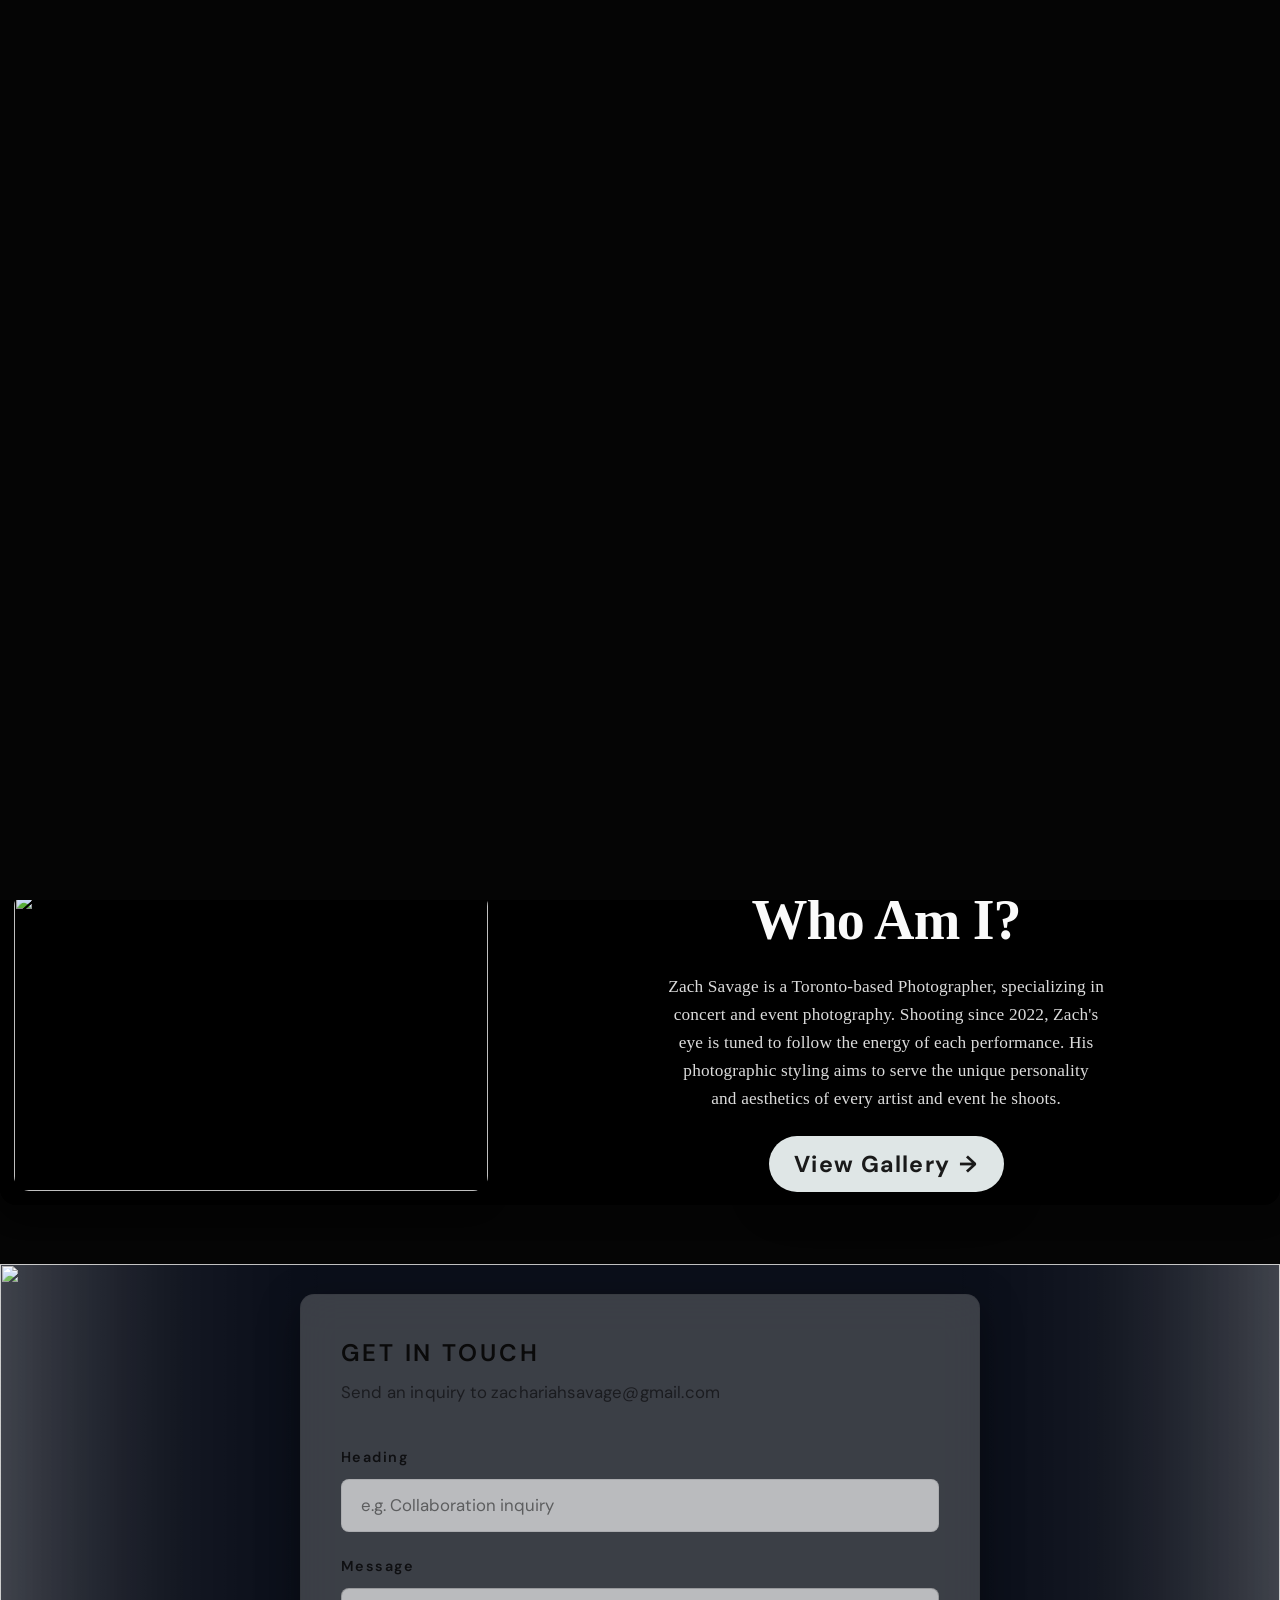
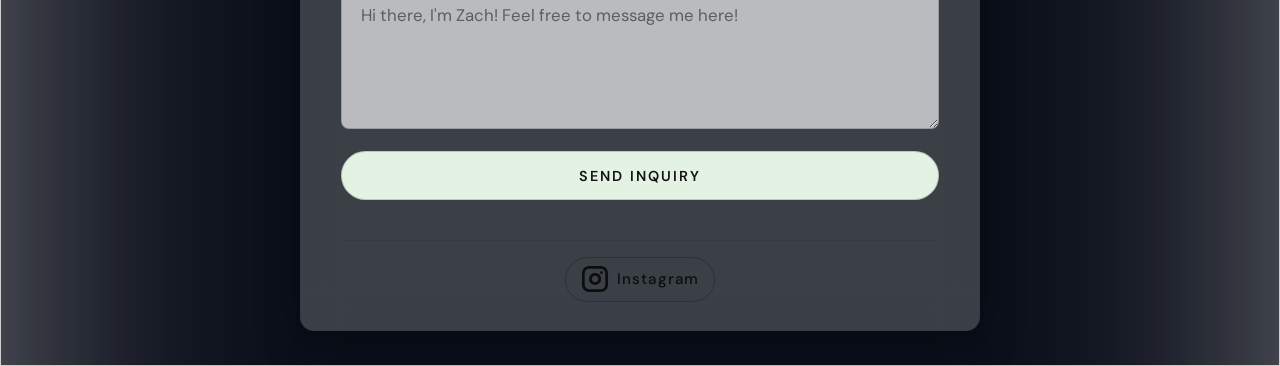
==== commit b3aeebc9: "Add files via upload" ====
--- a/index.html
+++ b/index.html
@@ -13,43 +13,43 @@
     <link
       rel="preload"
       as="image"
-      href="1_3730.webp"
-      fetchpriority="high"
-    />
-    <link
-      rel="preload"
-      as="image"
-      href="13.webp"
-      fetchpriority="high"
-    />
-    <link
-      rel="preload"
-      as="image"
-      href="2_1826.webp"
-      fetchpriority="high"
-    />
-    <link
-      rel="preload"
-      as="image"
-      href="DSC_7318.webp"
-      fetchpriority="high"
-    />
-    <link
-      rel="preload"
-      as="image"
-      href="4_5325.webp"
-      fetchpriority="high"
-    />
-    <link
-      rel="preload"
-      as="image"
-      href="6.1.webp"
-      fetchpriority="high"
-    />
-    <link
-      rel="preload"
-      as="image"
-      href="1780443494761.webp"
+      href="Assets/optimized/1_3730.webp"
+      fetchpriority="high"
+    />
+    <link
+      rel="preload"
+      as="image"
+      href="Assets/optimized/13.webp"
+      fetchpriority="high"
+    />
+    <link
+      rel="preload"
+      as="image"
+      href="Assets/optimized/2_1826.webp"
+      fetchpriority="high"
+    />
+    <link
+      rel="preload"
+      as="image"
+      href="Assets/optimized/DSC_7318.webp"
+      fetchpriority="high"
+    />
+    <link
+      rel="preload"
+      as="image"
+      href="Assets/optimized/4_5325.webp"
+      fetchpriority="high"
+    />
+    <link
+      rel="preload"
+      as="image"
+      href="Assets/optimized/6.1.webp"
+      fetchpriority="high"
+    />
+    <link
+      rel="preload"
+      as="image"
+      href="Assets/optimized/1780443494761.webp"
       fetchpriority="high"
     />
     <link rel="preconnect" href="https://fonts.googleapis.com" />
@@ -66,11 +66,11 @@
     <div id="site-boot-gate" class="site-boot-gate" aria-live="polite" aria-busy="true"></div>
     <div class="home-page-bg" aria-hidden="true">
       <img
-        src="1780443494761.webp"
+        src="Assets/optimized/1780443494761.webp"
         alt=""
         width="716"
         height="1488"
-        data-asset-path="1780443494761.webp"
+        data-asset-path="Assets/optimized/1780443494761.webp"
         loading="eager"
         decoding="sync"
         fetchpriority="high"
@@ -149,11 +149,11 @@
         <div class="home-bio-row">
           <img
             class="home-bio-image"
-            src="2024-06-08%20r-8.webp"
+            src="Assets/optimized/2024-06-08%20r-8.webp"
             alt="Zach Savage portrait"
             loading="eager"
             decoding="sync"
-            data-asset-path="2024-06-08%20r-8.webp"
+            data-asset-path="Assets/optimized/2024-06-08%20r-8.webp"
           />
           <div class="home-bio-copy">
             <h2 class="home-bio-heading">Who Am I?</h2>
--- a/styles.css
+++ b/styles.css
@@ -506,7 +506,7 @@
   position: fixed;
   inset: 0;
   z-index: -2;
-  background-image: url("1780443494761.webp");
+  background-image: url("Assets/optimized/1780443494761.webp");
   background-size: cover;
   background-position: center;
   background-repeat: no-repeat;
@@ -3408,6 +3408,11 @@
     padding-right: 0;
   }
 
+  /* Title band is in document flow; main top padding would double-clear the header. */
+  body.page-home .page.page--onepage {
+    padding-top: 0;
+  }
+
   html {
     scroll-padding-top: calc(104px + env(safe-area-inset-top, 0px) + 1.25rem);
     /* Avoid smooth programmatic corrections feeling like a delayed jump on touch scroll. */
@@ -3699,34 +3704,7 @@
   }
 
   body.page-home .onepage-section--home {
-    gap: 0;
-  }
-
-  .gallery {
-    gap: 0.65rem;
-    transform: translateY(calc(24px - 0.35in));
-    margin-bottom: var(--home-flow-edge-gap, 0.75rem);
-  }
-
-  body.page-home .home-flow-heading {
-    --home-flow-pill-bleed: 4rem;
-    --home-flow-header-offset: calc(104px + env(safe-area-inset-top, 0px) + 0.75rem);
-    position: relative;
-    z-index: 1;
-    display: flex;
-    align-items: flex-end;
-    justify-content: center;
-    box-sizing: border-box;
-    width: calc(100vw + var(--home-flow-pill-bleed));
-    max-width: none;
-    margin-inline: calc(50% - 50vw - (var(--home-flow-pill-bleed) / 2));
-    margin-top: calc(-1 * var(--home-flow-header-offset));
-    margin-bottom: 0.5in;
-    padding-top: var(--home-flow-header-offset);
-    padding-inline: 1.15em;
-    padding-bottom: calc(0.55em + 0.2in);
-    font-family: var(--font-sans);
-    font-size: clamp(
+    --home-flow-heading-font: clamp(
       0.55rem,
       calc(
         (
@@ -3736,6 +3714,47 @@
       ),
       1.25rem
     );
+    --home-flow-header-offset: calc(104px + env(safe-area-inset-top, 0px) + 0.75rem);
+    --home-flow-block-gap: calc(0.75rem + var(--space-3));
+    gap: 0;
+    padding-top: 0;
+  }
+
+  body.page-home .gallery {
+    gap: 0.65rem;
+    transform: none;
+    margin-top: var(--home-flow-block-gap);
+    margin-bottom: var(--home-flow-block-gap);
+  }
+
+  body.page-home .home-flow-heading {
+    --home-flow-pill-bleed: 4rem;
+    --home-flow-header-offset: calc(104px + env(safe-area-inset-top, 0px) + 0.75rem);
+    position: sticky;
+    top: 0;
+    z-index: 2;
+    display: flex;
+    align-items: flex-end;
+    justify-content: center;
+    box-sizing: border-box;
+    width: calc(100vw + var(--home-flow-pill-bleed));
+    max-width: none;
+    margin-inline: calc(50% - 50vw - (var(--home-flow-pill-bleed) / 2));
+    margin-top: 0;
+    padding-top: var(--home-flow-header-offset);
+    padding-inline: 1.15em;
+    padding-bottom: calc(0.55em + 0.2in);
+    font-family: var(--font-sans);
+    font-size: var(--home-flow-heading-font, clamp(
+      0.55rem,
+      calc(
+        (
+            100vw - max(0.75rem, env(safe-area-inset-left, 0px)) -
+              max(0.75rem, env(safe-area-inset-right, 0px))
+          ) / 21
+      ),
+      1.25rem
+    ));
     font-weight: 600;
     line-height: 1;
     letter-spacing: 0.14em;
@@ -3762,8 +3781,9 @@
     line-height: 1.45;
   }
 
-  .home-bio-row {
+  body.page-home .home-bio-row {
     width: auto;
+    margin-top: 0;
     margin-left: max(0.9rem, env(safe-area-inset-left, 0px));
     margin-right: max(0.9rem, env(safe-area-inset-right, 0px));
     padding: 1.35rem max(1.15rem, env(safe-area-inset-left, 0px))
@@ -3813,9 +3833,9 @@
     letter-spacing: -0.015em;
   }
 
-  /* Fixed height: avoid svh/vh jumps when iOS / in-app browser chrome hides on scroll. */
+  /* 2:3 portrait tiles: height tracks JS/CSS --flow-item-width. */
   .gallery-row {
-    height: 13.5rem;
+    height: calc(var(--flow-item-width, 200px) * 1.5);
   }
 
   /* Flow tiles stay tappable on mobile; hover effects disabled in shared touch query above. */
@@ -3885,13 +3905,6 @@
 
   .hire-pill-cta:hover {
     transform: translateY(-1px) scale(1);
-  }
-}
-
-@media (max-width: 480px) {
-  .gallery-row {
-    height: clamp(10.5rem, 28vh, 15rem);
-    height: clamp(10.5rem, 28svh, 15rem);
   }
 }
 
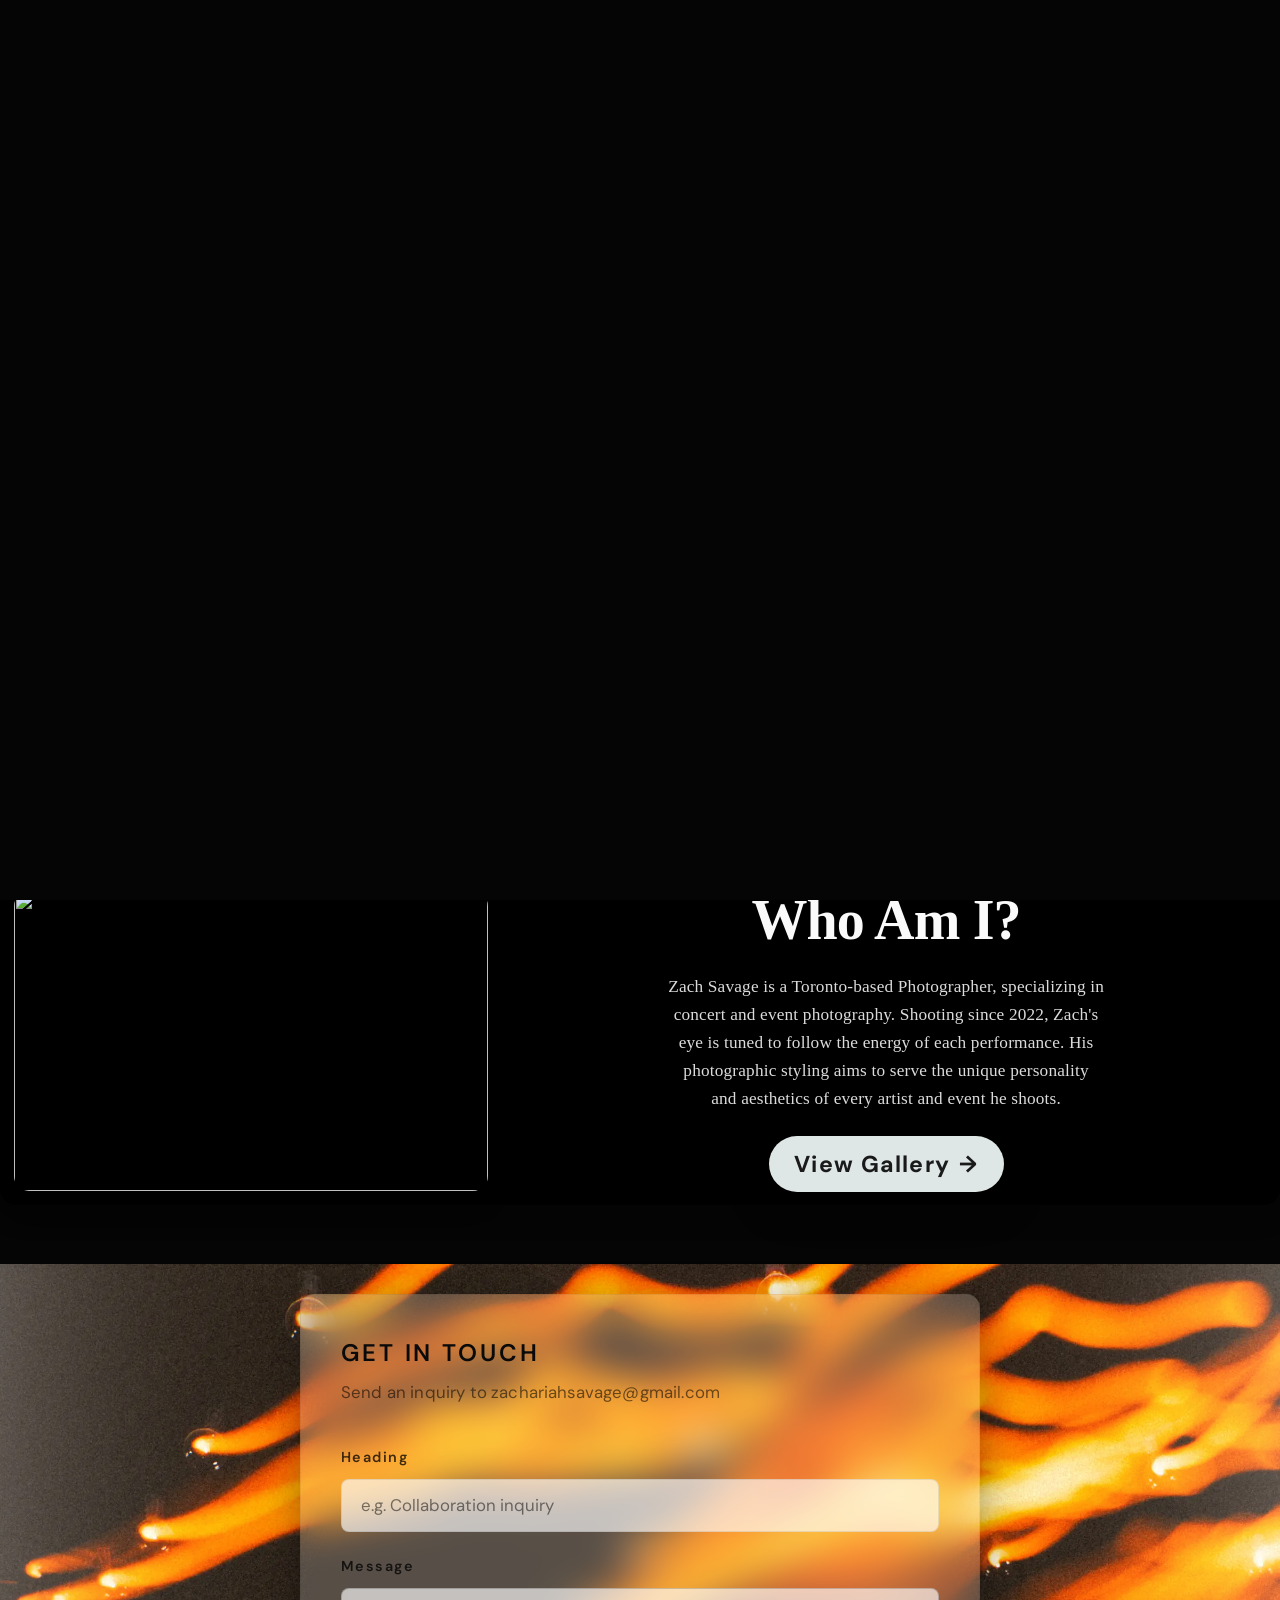
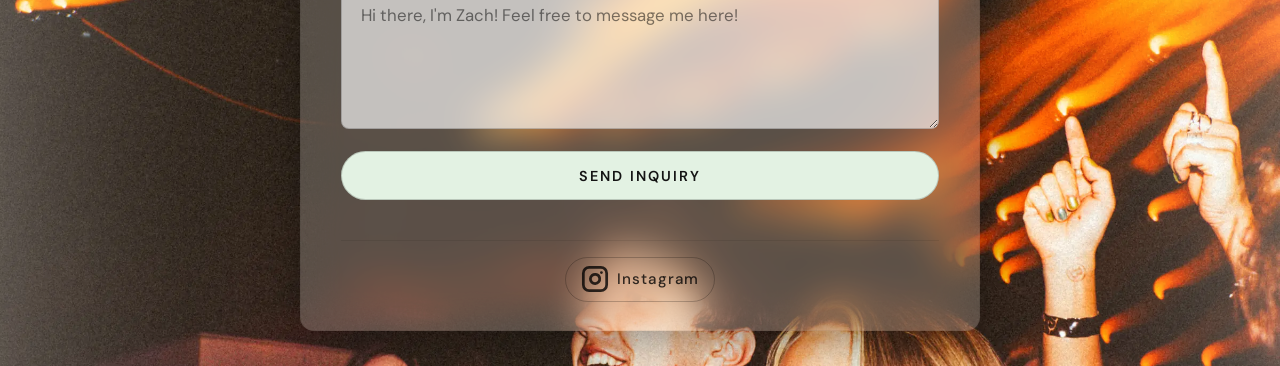
==== commit b451ab01: "Update index.html" ====
--- a/index.html
+++ b/index.html
@@ -13,43 +13,43 @@
     <link
       rel="preload"
       as="image"
-      href="Assets/optimized/1_3730.webp"
-      fetchpriority="high"
-    />
-    <link
-      rel="preload"
-      as="image"
-      href="Assets/optimized/13.webp"
-      fetchpriority="high"
-    />
-    <link
-      rel="preload"
-      as="image"
-      href="Assets/optimized/2_1826.webp"
-      fetchpriority="high"
-    />
-    <link
-      rel="preload"
-      as="image"
-      href="Assets/optimized/DSC_7318.webp"
-      fetchpriority="high"
-    />
-    <link
-      rel="preload"
-      as="image"
-      href="Assets/optimized/4_5325.webp"
-      fetchpriority="high"
-    />
-    <link
-      rel="preload"
-      as="image"
-      href="Assets/optimized/6.1.webp"
-      fetchpriority="high"
-    />
-    <link
-      rel="preload"
-      as="image"
-      href="Assets/optimized/1780443494761.webp"
+      href="1_3730.webp"
+      fetchpriority="high"
+    />
+    <link
+      rel="preload"
+      as="image"
+      href="13.webp"
+      fetchpriority="high"
+    />
+    <link
+      rel="preload"
+      as="image"
+      href="2_1826.webp"
+      fetchpriority="high"
+    />
+    <link
+      rel="preload"
+      as="image"
+      href="DSC_7318.webp"
+      fetchpriority="high"
+    />
+    <link
+      rel="preload"
+      as="image"
+      href="4_5325.webp"
+      fetchpriority="high"
+    />
+    <link
+      rel="preload"
+      as="image"
+      href="6.1.webp"
+      fetchpriority="high"
+    />
+    <link
+      rel="preload"
+      as="image"
+      href="1780443494761.webp"
       fetchpriority="high"
     />
     <link rel="preconnect" href="https://fonts.googleapis.com" />
@@ -66,11 +66,11 @@
     <div id="site-boot-gate" class="site-boot-gate" aria-live="polite" aria-busy="true"></div>
     <div class="home-page-bg" aria-hidden="true">
       <img
-        src="Assets/optimized/1780443494761.webp"
+        src="1780443494761.webp"
         alt=""
         width="716"
         height="1488"
-        data-asset-path="Assets/optimized/1780443494761.webp"
+        data-asset-path="1780443494761.webp"
         loading="eager"
         decoding="sync"
         fetchpriority="high"
@@ -149,11 +149,11 @@
         <div class="home-bio-row">
           <img
             class="home-bio-image"
-            src="Assets/optimized/2024-06-08%20r-8.webp"
+            src="2024-06-08%20r-8.webp"
             alt="Zach Savage portrait"
             loading="eager"
             decoding="sync"
-            data-asset-path="Assets/optimized/2024-06-08%20r-8.webp"
+            data-asset-path="2024-06-08%20r-8.webp"
           />
           <div class="home-bio-copy">
             <h2 class="home-bio-heading">Who Am I?</h2>
--- a/styles.css
+++ b/styles.css
@@ -506,7 +506,7 @@
   position: fixed;
   inset: 0;
   z-index: -2;
-  background-image: url("Assets/optimized/1780443494761.webp");
+  background-image: url("1780443494761.webp");
   background-size: cover;
   background-position: center;
   background-repeat: no-repeat;
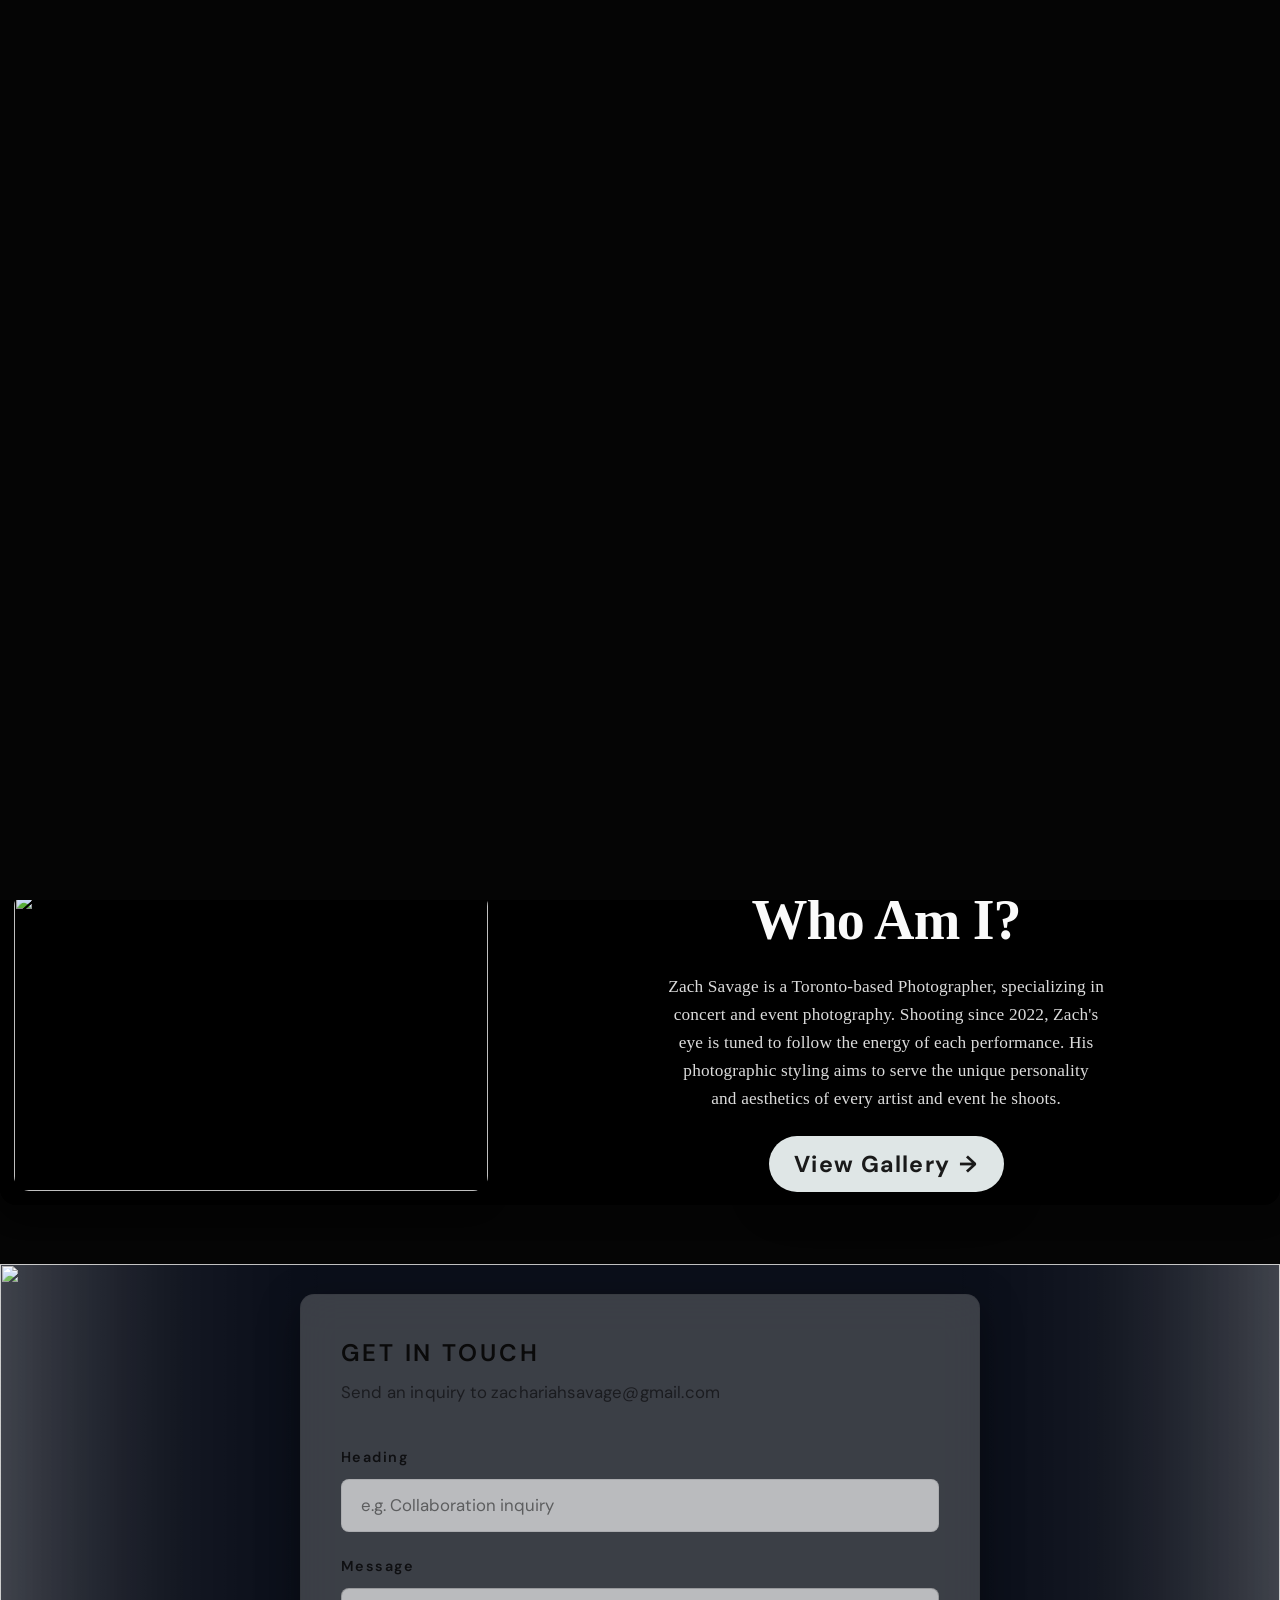
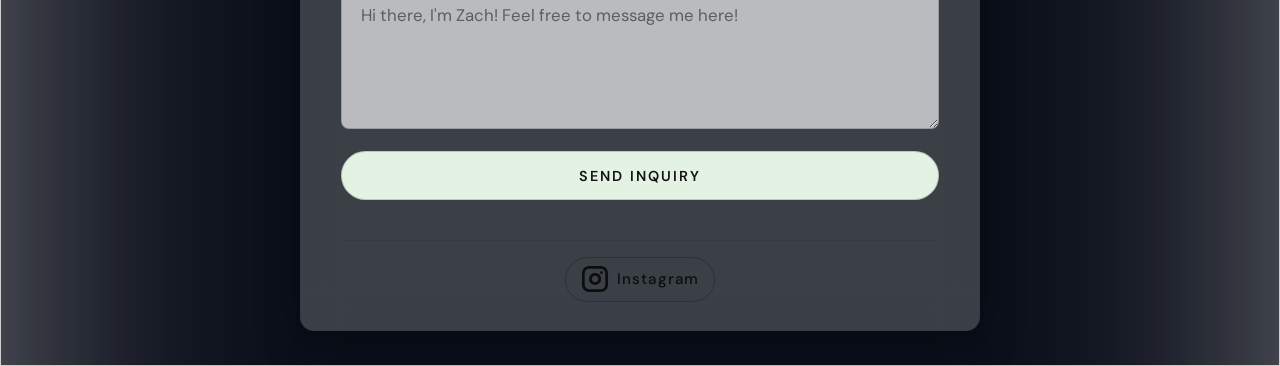
==== commit 49e127d0: "Add files via upload" ====
--- a/index.html
+++ b/index.html
@@ -13,43 +13,43 @@
     <link
       rel="preload"
       as="image"
-      href="1_3730.webp"
-      fetchpriority="high"
-    />
-    <link
-      rel="preload"
-      as="image"
-      href="13.webp"
-      fetchpriority="high"
-    />
-    <link
-      rel="preload"
-      as="image"
-      href="2_1826.webp"
-      fetchpriority="high"
-    />
-    <link
-      rel="preload"
-      as="image"
-      href="DSC_7318.webp"
-      fetchpriority="high"
-    />
-    <link
-      rel="preload"
-      as="image"
-      href="4_5325.webp"
-      fetchpriority="high"
-    />
-    <link
-      rel="preload"
-      as="image"
-      href="6.1.webp"
-      fetchpriority="high"
-    />
-    <link
-      rel="preload"
-      as="image"
-      href="1780443494761.webp"
+      href="Assets/optimized/1_3730.webp"
+      fetchpriority="high"
+    />
+    <link
+      rel="preload"
+      as="image"
+      href="Assets/optimized/13.webp"
+      fetchpriority="high"
+    />
+    <link
+      rel="preload"
+      as="image"
+      href="Assets/optimized/2_1826.webp"
+      fetchpriority="high"
+    />
+    <link
+      rel="preload"
+      as="image"
+      href="Assets/optimized/DSC_7318.webp"
+      fetchpriority="high"
+    />
+    <link
+      rel="preload"
+      as="image"
+      href="Assets/optimized/4_5325.webp"
+      fetchpriority="high"
+    />
+    <link
+      rel="preload"
+      as="image"
+      href="Assets/optimized/6.1.webp"
+      fetchpriority="high"
+    />
+    <link
+      rel="preload"
+      as="image"
+      href="Assets/optimized/1780443494761.webp"
       fetchpriority="high"
     />
     <link rel="preconnect" href="https://fonts.googleapis.com" />
@@ -66,11 +66,11 @@
     <div id="site-boot-gate" class="site-boot-gate" aria-live="polite" aria-busy="true"></div>
     <div class="home-page-bg" aria-hidden="true">
       <img
-        src="1780443494761.webp"
+        src="Assets/optimized/1780443494761.webp"
         alt=""
         width="716"
         height="1488"
-        data-asset-path="1780443494761.webp"
+        data-asset-path="Assets/optimized/1780443494761.webp"
         loading="eager"
         decoding="sync"
         fetchpriority="high"
@@ -149,11 +149,11 @@
         <div class="home-bio-row">
           <img
             class="home-bio-image"
-            src="2024-06-08%20r-8.webp"
+            src="Assets/optimized/2024-06-08%20r-8.webp"
             alt="Zach Savage portrait"
             loading="eager"
             decoding="sync"
-            data-asset-path="2024-06-08%20r-8.webp"
+            data-asset-path="Assets/optimized/2024-06-08%20r-8.webp"
           />
           <div class="home-bio-copy">
             <h2 class="home-bio-heading">Who Am I?</h2>
--- a/styles.css
+++ b/styles.css
@@ -506,7 +506,7 @@
   position: fixed;
   inset: 0;
   z-index: -2;
-  background-image: url("1780443494761.webp");
+  background-image: url("Assets/optimized/1780443494761.webp");
   background-size: cover;
   background-position: center;
   background-repeat: no-repeat;
@@ -1408,11 +1408,14 @@
     box-shadow: none !important;
     transform: scale(1) !important;
     text-shadow: 0 1px 0 rgba(255, 255, 255, 0.35);
+    --view-gallery-pill-out-duration: 0.16s;
+    --view-gallery-star-delay: 0.16s;
+    --view-gallery-star-pop-duration: 0.3s;
     transition:
-      color 0.22s ease,
-      background 0.22s ease,
-      border-color 0.22s ease,
-      box-shadow 0.22s ease !important;
+      color var(--view-gallery-pill-out-duration) ease,
+      background var(--view-gallery-pill-out-duration) ease,
+      border-color var(--view-gallery-pill-out-duration) ease,
+      box-shadow var(--view-gallery-pill-out-duration) ease !important;
   }
 
   body.page-home .home-bio-row .home-start-btn--pov:hover .home-start-btn__label,
@@ -1440,9 +1443,12 @@
       calc(var(--view-gallery-burst-spin-duration, 40s) / 2)
       linear
       infinite;
+    animation-delay: var(--view-gallery-star-delay, 0.16s);
     transition:
-      opacity 0.25s ease,
-      scale 0.32s cubic-bezier(0.22, 1.12, 0.36, 1);
+      opacity var(--view-gallery-star-pop-duration, 0.3s)
+        cubic-bezier(0.22, 1.12, 0.36, 1) var(--view-gallery-star-delay, 0.16s),
+      scale var(--view-gallery-star-pop-duration, 0.3s)
+        cubic-bezier(0.22, 1.12, 0.36, 1) var(--view-gallery-star-delay, 0.16s);
   }
 
   body.page-home .home-bio-row .home-start-btn--pov:not(:hover)::before {
@@ -2107,7 +2113,7 @@
   --portfolio-date-pad-x: var(--space-3);
   --portfolio-date-pad-bottom: var(--space-3);
   scroll-margin-top: calc(128px + env(safe-area-inset-top, 0px) + 1.25rem);
-  border: 1px solid rgba(255, 255, 255, 0.18);
+  border: none;
   border-radius: 14px;
   background: #000000;
   box-shadow: 0 12px 30px rgba(0, 0, 0, 0.18);
@@ -2151,8 +2157,6 @@
     --portfolio-date-pad-x: var(--portfolio-section-gap, 8px);
     scroll-margin-top: calc(104px + env(safe-area-inset-top, 0px) + 1.25rem);
     border-radius: 0;
-    border-left: none;
-    border-right: none;
     box-sizing: border-box;
   }
 
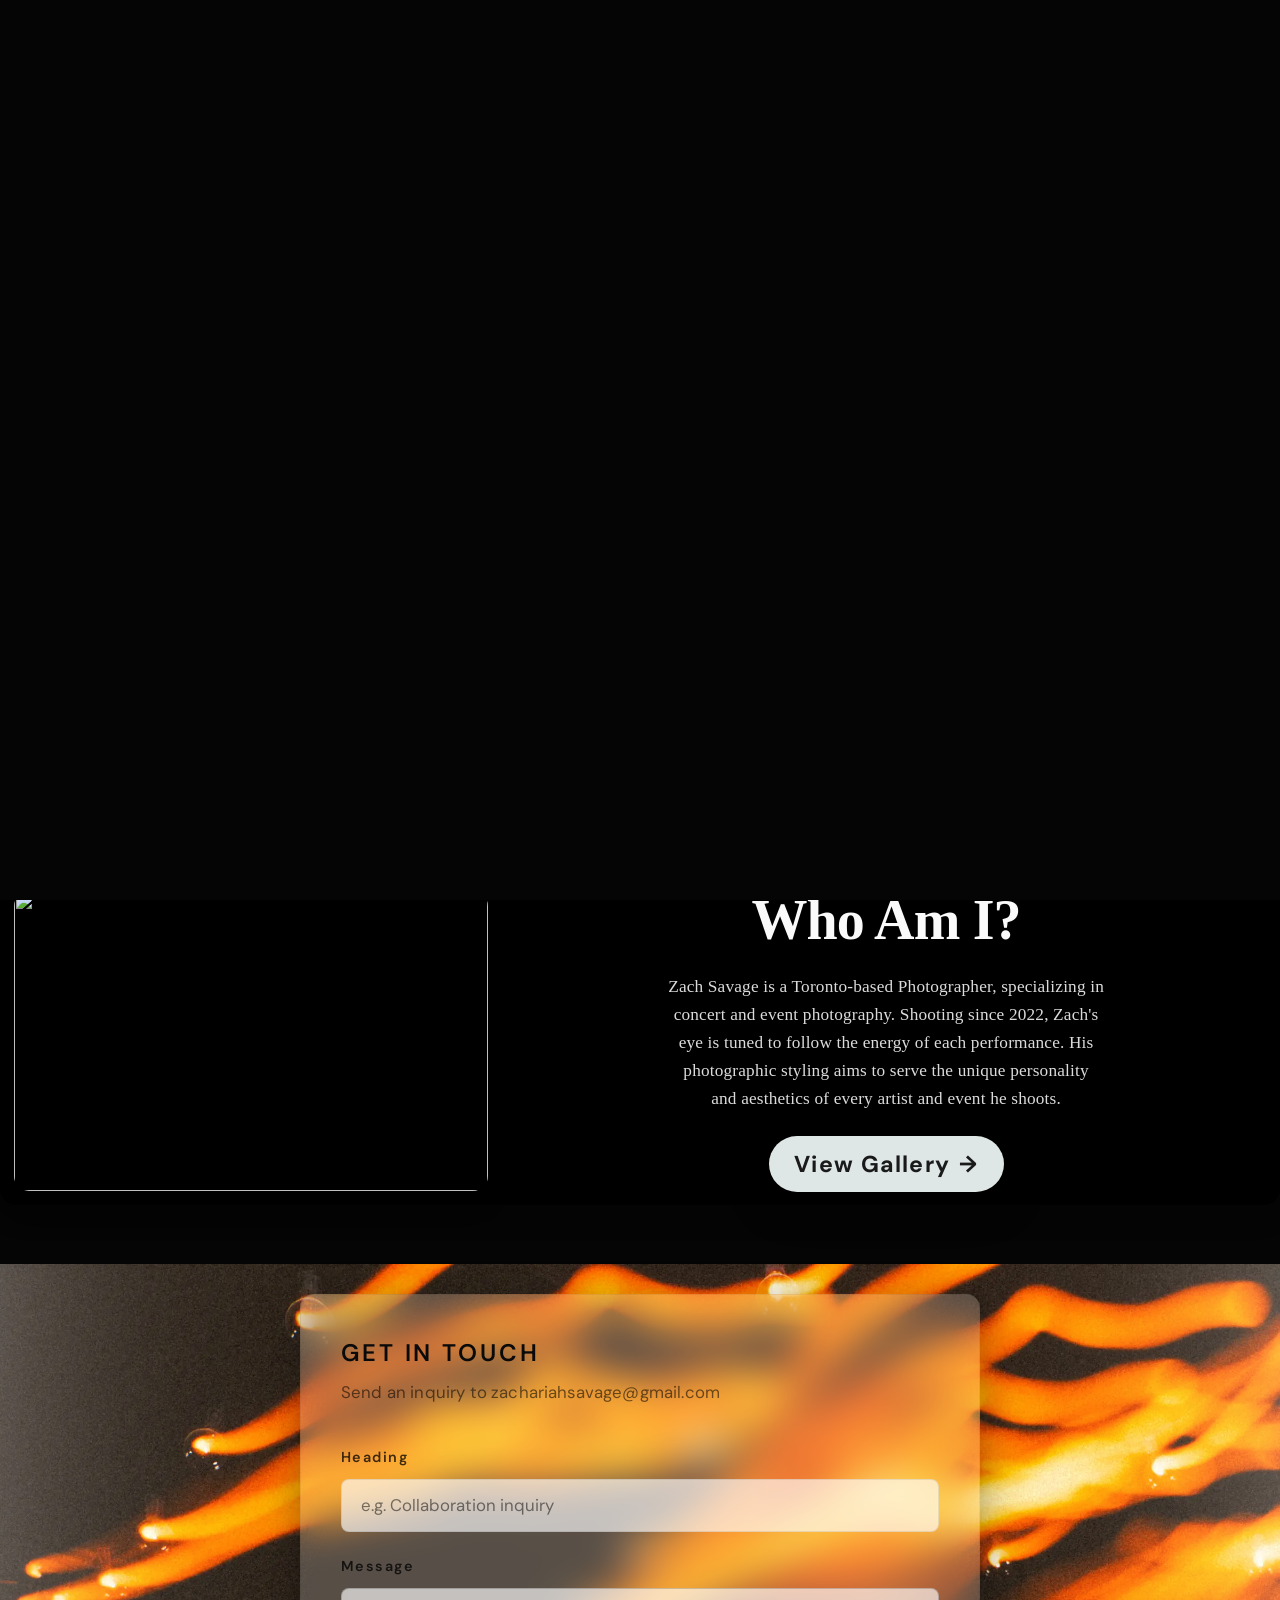
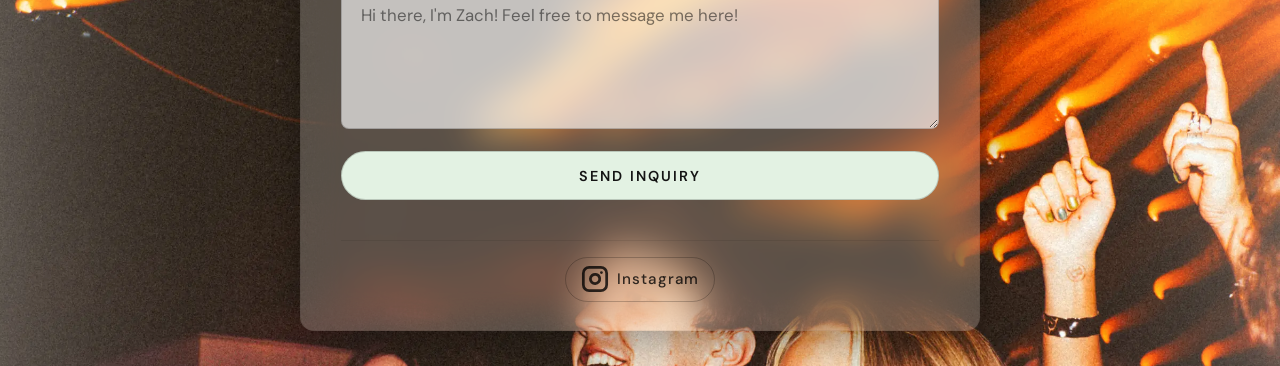
==== commit a3617484: "Update index.html" ====
--- a/index.html
+++ b/index.html
@@ -13,43 +13,43 @@
     <link
       rel="preload"
       as="image"
-      href="Assets/optimized/1_3730.webp"
-      fetchpriority="high"
-    />
-    <link
-      rel="preload"
-      as="image"
-      href="Assets/optimized/13.webp"
-      fetchpriority="high"
-    />
-    <link
-      rel="preload"
-      as="image"
-      href="Assets/optimized/2_1826.webp"
-      fetchpriority="high"
-    />
-    <link
-      rel="preload"
-      as="image"
-      href="Assets/optimized/DSC_7318.webp"
-      fetchpriority="high"
-    />
-    <link
-      rel="preload"
-      as="image"
-      href="Assets/optimized/4_5325.webp"
-      fetchpriority="high"
-    />
-    <link
-      rel="preload"
-      as="image"
-      href="Assets/optimized/6.1.webp"
-      fetchpriority="high"
-    />
-    <link
-      rel="preload"
-      as="image"
-      href="Assets/optimized/1780443494761.webp"
+      href="1_3730.webp"
+      fetchpriority="high"
+    />
+    <link
+      rel="preload"
+      as="image"
+      href="13.webp"
+      fetchpriority="high"
+    />
+    <link
+      rel="preload"
+      as="image"
+      href="2_1826.webp"
+      fetchpriority="high"
+    />
+    <link
+      rel="preload"
+      as="image"
+      href="DSC_7318.webp"
+      fetchpriority="high"
+    />
+    <link
+      rel="preload"
+      as="image"
+      href="4_5325.webp"
+      fetchpriority="high"
+    />
+    <link
+      rel="preload"
+      as="image"
+      href="6.1.webp"
+      fetchpriority="high"
+    />
+    <link
+      rel="preload"
+      as="image"
+      href="1780443494761.webp"
       fetchpriority="high"
     />
     <link rel="preconnect" href="https://fonts.googleapis.com" />
@@ -66,11 +66,11 @@
     <div id="site-boot-gate" class="site-boot-gate" aria-live="polite" aria-busy="true"></div>
     <div class="home-page-bg" aria-hidden="true">
       <img
-        src="Assets/optimized/1780443494761.webp"
+        src="1780443494761.webp"
         alt=""
         width="716"
         height="1488"
-        data-asset-path="Assets/optimized/1780443494761.webp"
+        data-asset-path="1780443494761.webp"
         loading="eager"
         decoding="sync"
         fetchpriority="high"
@@ -149,11 +149,11 @@
         <div class="home-bio-row">
           <img
             class="home-bio-image"
-            src="Assets/optimized/2024-06-08%20r-8.webp"
+            src="2024-06-08%20r-8.webp"
             alt="Zach Savage portrait"
             loading="eager"
             decoding="sync"
-            data-asset-path="Assets/optimized/2024-06-08%20r-8.webp"
+            data-asset-path="2024-06-08%20r-8.webp"
           />
           <div class="home-bio-copy">
             <h2 class="home-bio-heading">Who Am I?</h2>
--- a/styles.css
+++ b/styles.css
@@ -506,7 +506,7 @@
   position: fixed;
   inset: 0;
   z-index: -2;
-  background-image: url("Assets/optimized/1780443494761.webp");
+  background-image: url("1780443494761.webp");
   background-size: cover;
   background-position: center;
   background-repeat: no-repeat;
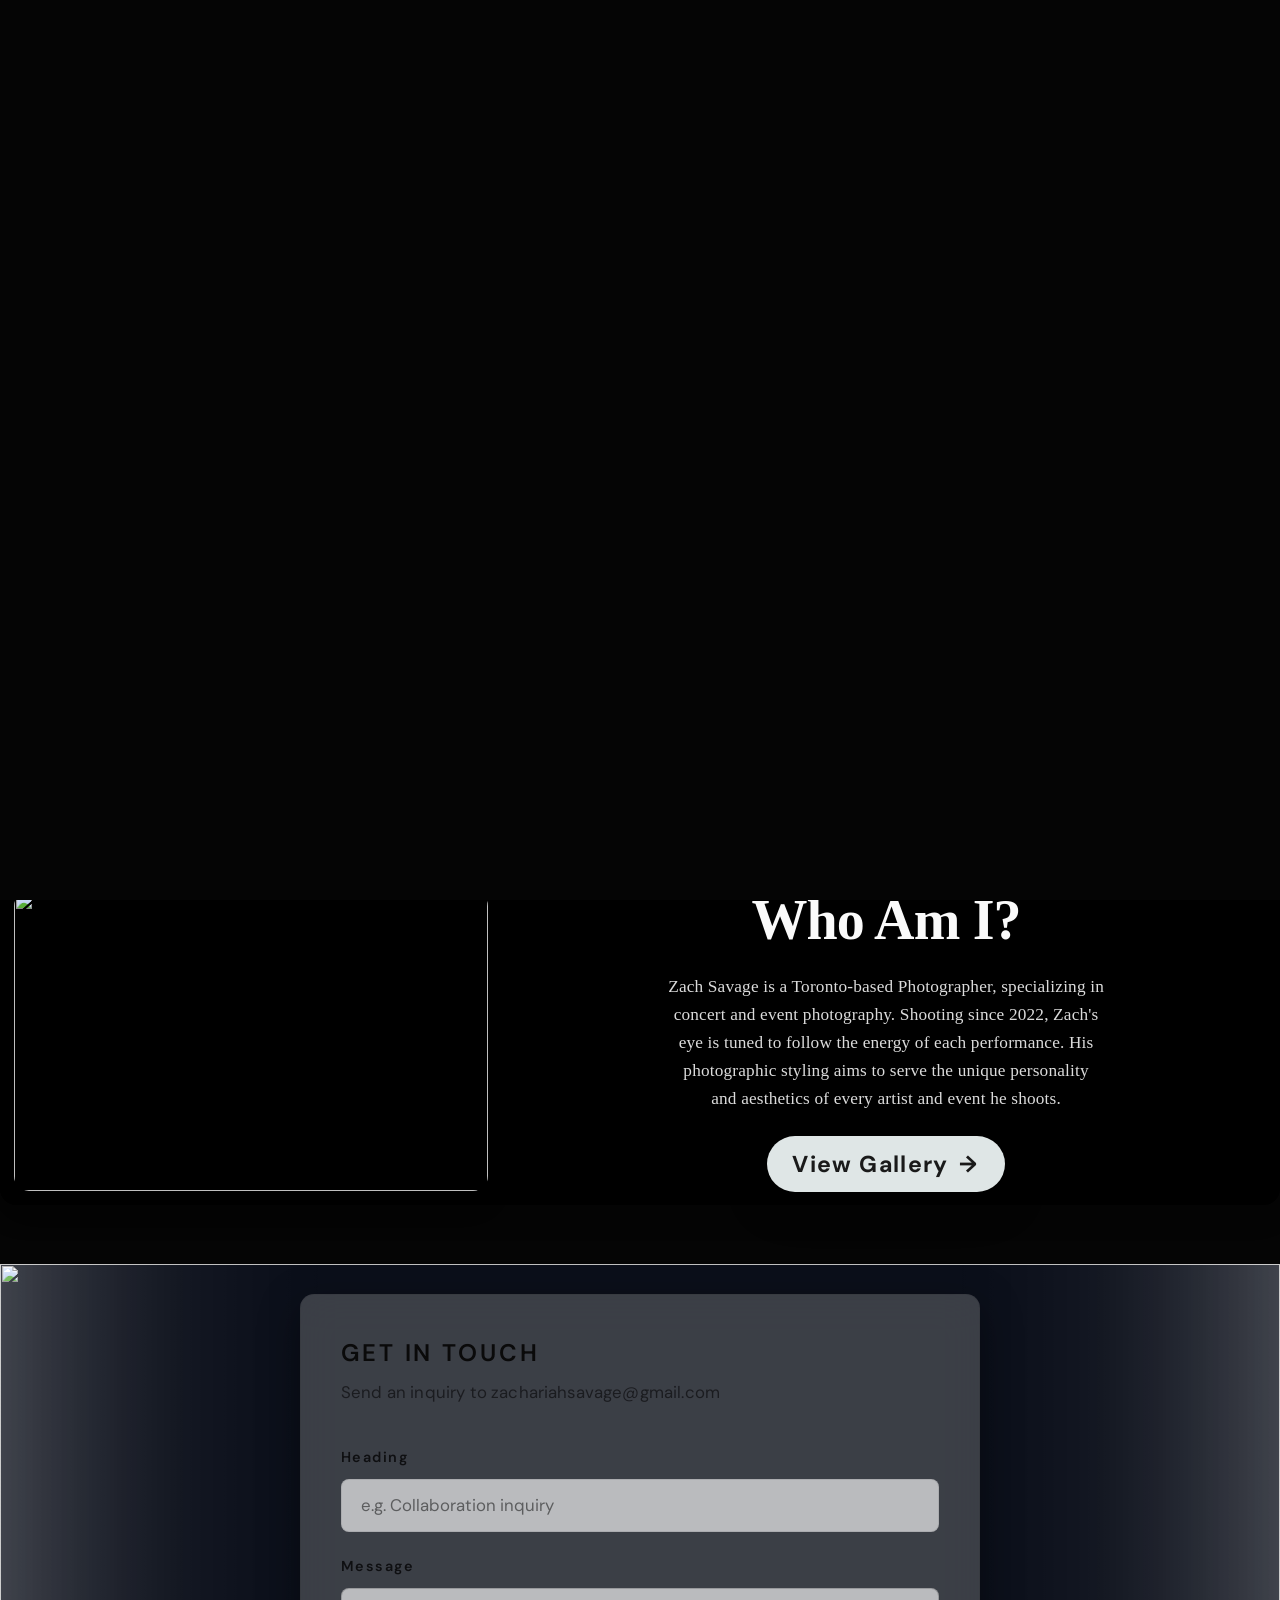
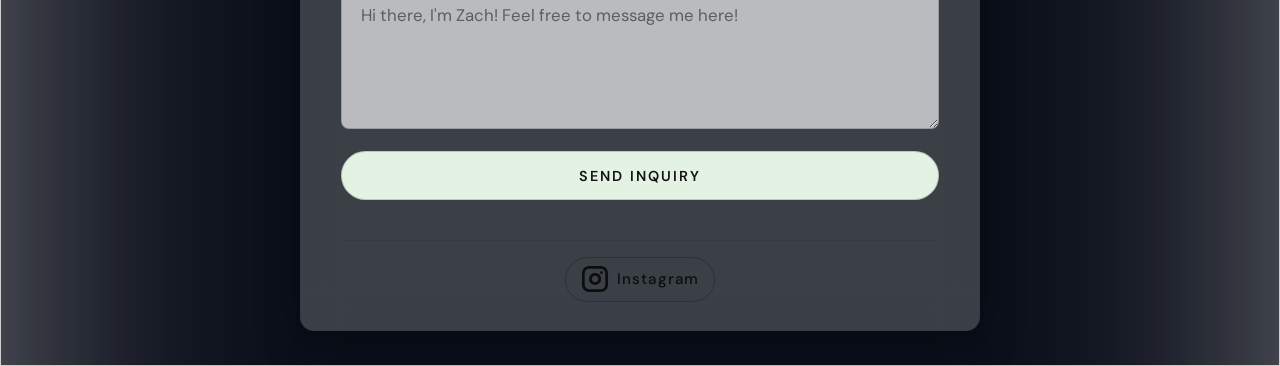
==== commit ab42480b: "Add files via upload" ====
--- a/index.html
+++ b/index.html
@@ -13,49 +13,49 @@
     <link
       rel="preload"
       as="image"
-      href="1_3730.webp"
-      fetchpriority="high"
-    />
-    <link
-      rel="preload"
-      as="image"
-      href="13.webp"
-      fetchpriority="high"
-    />
-    <link
-      rel="preload"
-      as="image"
-      href="2_1826.webp"
-      fetchpriority="high"
-    />
-    <link
-      rel="preload"
-      as="image"
-      href="DSC_7318.webp"
-      fetchpriority="high"
-    />
-    <link
-      rel="preload"
-      as="image"
-      href="4_5325.webp"
-      fetchpriority="high"
-    />
-    <link
-      rel="preload"
-      as="image"
-      href="6.1.webp"
-      fetchpriority="high"
-    />
-    <link
-      rel="preload"
-      as="image"
-      href="1780443494761.webp"
+      href="Assets/optimized/1_3730.webp"
+      fetchpriority="high"
+    />
+    <link
+      rel="preload"
+      as="image"
+      href="Assets/optimized/13.webp"
+      fetchpriority="high"
+    />
+    <link
+      rel="preload"
+      as="image"
+      href="Assets/optimized/2_1826.webp"
+      fetchpriority="high"
+    />
+    <link
+      rel="preload"
+      as="image"
+      href="Assets/optimized/DSC_7318.webp"
+      fetchpriority="high"
+    />
+    <link
+      rel="preload"
+      as="image"
+      href="Assets/optimized/4_5325.webp"
+      fetchpriority="high"
+    />
+    <link
+      rel="preload"
+      as="image"
+      href="Assets/optimized/6.1.webp"
+      fetchpriority="high"
+    />
+    <link
+      rel="preload"
+      as="image"
+      href="Assets/optimized/1780443494761.webp"
       fetchpriority="high"
     />
     <link rel="preconnect" href="https://fonts.googleapis.com" />
     <link rel="preconnect" href="https://fonts.gstatic.com" crossorigin />
     <link
-      href="https://fonts.googleapis.com/css2?family=DM+Sans:ital,opsz,wght@0,9..40,400;0,9..40,500;0,9..40,600;0,9..40,700;0,9..40,800;0,9..40,900&display=swap"
+      href="https://fonts.googleapis.com/css2?family=DM+Sans:ital,opsz,wght@0,9..40,400;0,9..40,500;0,9..40,600;0,9..40,700;0,9..40,800;0,9..40,900;1,9..40,700;1,9..40,900&display=swap"
       rel="stylesheet"
     />
     <link rel="stylesheet" href="styles.css" />
@@ -66,11 +66,11 @@
     <div id="site-boot-gate" class="site-boot-gate" aria-live="polite" aria-busy="true"></div>
     <div class="home-page-bg" aria-hidden="true">
       <img
-        src="1780443494761.webp"
+        src="Assets/optimized/1780443494761.webp"
         alt=""
         width="716"
         height="1488"
-        data-asset-path="1780443494761.webp"
+        data-asset-path="Assets/optimized/1780443494761.webp"
         loading="eager"
         decoding="sync"
         fetchpriority="high"
@@ -149,11 +149,11 @@
         <div class="home-bio-row">
           <img
             class="home-bio-image"
-            src="2024-06-08%20r-8.webp"
+            src="Assets/optimized/2024-06-08%20r-8.webp"
             alt="Zach Savage portrait"
             loading="eager"
             decoding="sync"
-            data-asset-path="2024-06-08%20r-8.webp"
+            data-asset-path="Assets/optimized/2024-06-08%20r-8.webp"
           />
           <div class="home-bio-copy">
             <h2 class="home-bio-heading">Who Am I?</h2>
--- a/styles.css
+++ b/styles.css
@@ -506,7 +506,7 @@
   position: fixed;
   inset: 0;
   z-index: -2;
-  background-image: url("1780443494761.webp");
+  background-image: url("Assets/optimized/1780443494761.webp");
   background-size: cover;
   background-position: center;
   background-repeat: no-repeat;
@@ -1358,8 +1358,25 @@
   z-index: 1;
 }
 
+.home-bio-row .home-start-btn--pov .home-start-btn__arrow {
+  display: inline-flex;
+  align-items: center;
+  justify-content: center;
+  min-width: 1em;
+}
+
+.home-bio-row .home-start-btn--pov .home-start-btn__arrow-rest {
+  opacity: 1;
+  transition: opacity 0.12s ease;
+}
+
 .home-bio-row .home-start-btn--pov .home-start-btn__arrow-pop {
-  display: none;
+  position: absolute;
+  left: 50%;
+  top: 50%;
+  translate: -50% -50%;
+  opacity: 0;
+  pointer-events: none;
 }
 
 .home-bio-row .home-start-btn--pov::before {
@@ -1378,7 +1395,8 @@
   rotate: 0deg;
   transform-origin: center center;
   pointer-events: none;
-  will-change: opacity, scale, rotate;
+  backface-visibility: hidden;
+  contain: layout style paint;
 }
 
 .home-bio-row .home-start-btn--pov:hover {
@@ -1398,6 +1416,25 @@
     to {
       rotate: 360deg;
     }
+  }
+
+  body.page-home .home-bio-row .home-start-btn--pov::before {
+    animation: home-view-gallery-burst-spin
+      calc(var(--view-gallery-burst-spin-duration, 40s) / 2)
+      linear
+      infinite;
+    animation-play-state: paused;
+  }
+
+  body.page-home .home-bio-row .home-start-btn--pov.is-burst-ready::before,
+  body.page-home .home-bio-row .home-start-btn--pov.is-hover-prewarming::before {
+    will-change: transform, opacity;
+  }
+
+  body.page-home .home-bio-row .home-start-btn--pov.is-hover-prewarming::before {
+    animation-play-state: running;
+    opacity: 0.001;
+    scale: 1;
   }
 
   body.page-home .home-bio-row .home-start-btn--pov:hover {
@@ -1429,21 +1466,18 @@
   }
 
   body.page-home .home-bio-row .home-start-btn--pov:hover .home-start-btn__arrow-rest {
-    display: none;
+    opacity: 0;
   }
 
   body.page-home .home-bio-row .home-start-btn--pov:hover .home-start-btn__arrow-pop {
-    display: inline;
+    opacity: 1;
+    transition: opacity 0.12s ease var(--view-gallery-star-delay, 0.16s);
   }
 
   body.page-home .home-bio-row .home-start-btn--pov:hover::before {
     opacity: 1;
     scale: 1;
-    animation: home-view-gallery-burst-spin
-      calc(var(--view-gallery-burst-spin-duration, 40s) / 2)
-      linear
-      infinite;
-    animation-delay: var(--view-gallery-star-delay, 0.16s);
+    animation-play-state: running;
     transition:
       opacity var(--view-gallery-star-pop-duration, 0.3s)
         cubic-bezier(0.22, 1.12, 0.36, 1) var(--view-gallery-star-delay, 0.16s),
@@ -1452,7 +1486,7 @@
   }
 
   body.page-home .home-bio-row .home-start-btn--pov:not(:hover)::before {
-    animation: none;
+    animation-play-state: paused;
     opacity: 0;
     scale: 0.5;
     rotate: 0deg;
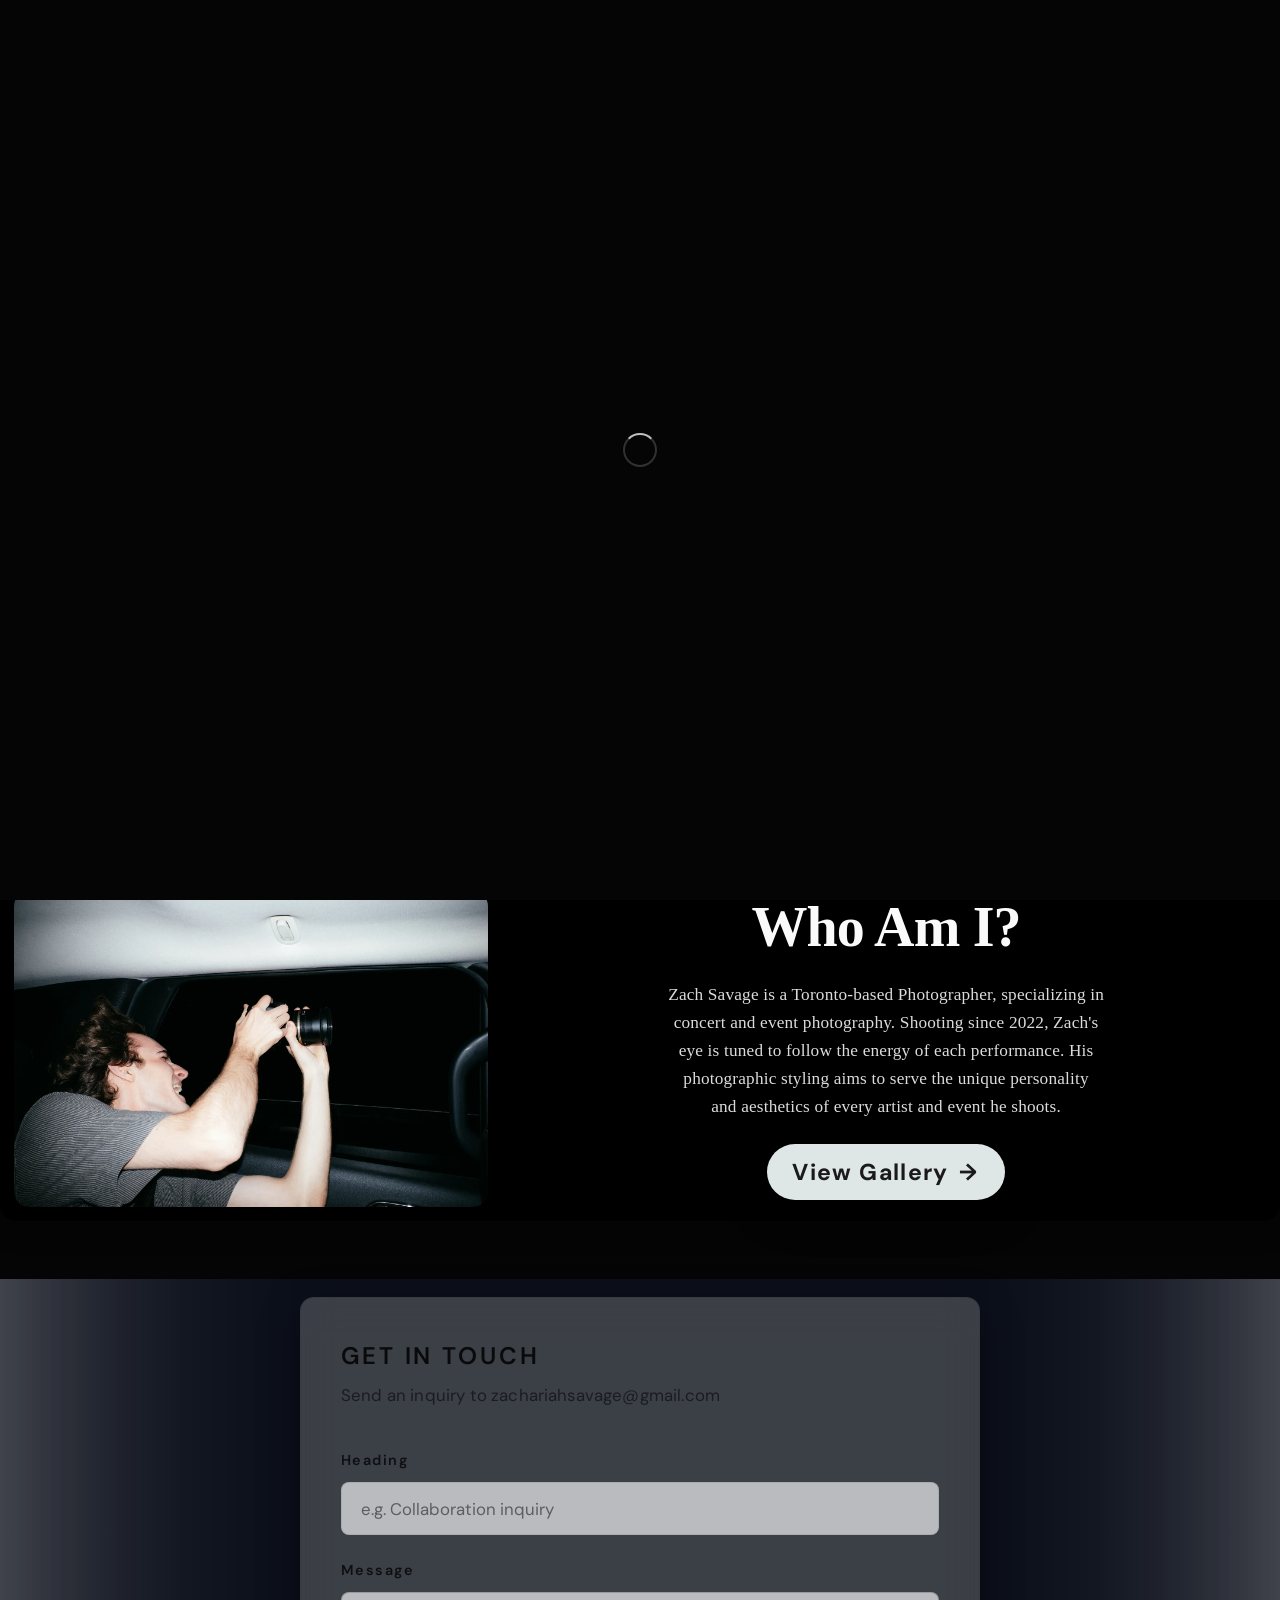
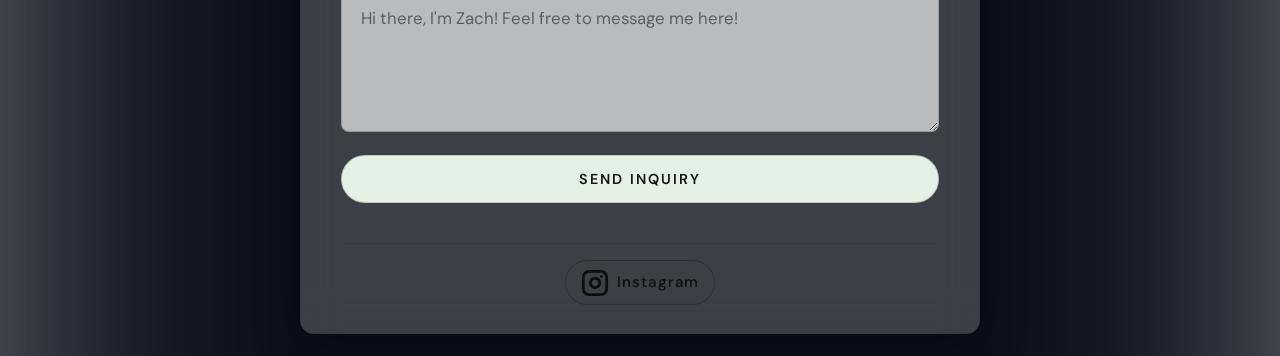
==== commit 0cf3721b: "Optimize images, fix black-screen loading, add descriptive names and alt text Images (123 MB -> ~16 " ====
--- a/index.html
+++ b/index.html
@@ -9,55 +9,86 @@
       name="viewport"
       content="width=device-width, initial-scale=1, viewport-fit=cover"
     />
-    <title>Zach Savage – Home</title>
-    <link
-      rel="preload"
-      as="image"
-      href="Assets/optimized/1_3730.webp"
-      fetchpriority="high"
-    />
-    <link
-      rel="preload"
-      as="image"
-      href="Assets/optimized/13.webp"
-      fetchpriority="high"
-    />
-    <link
-      rel="preload"
-      as="image"
-      href="Assets/optimized/2_1826.webp"
-      fetchpriority="high"
-    />
-    <link
-      rel="preload"
-      as="image"
-      href="Assets/optimized/DSC_7318.webp"
-      fetchpriority="high"
-    />
-    <link
-      rel="preload"
-      as="image"
-      href="Assets/optimized/4_5325.webp"
-      fetchpriority="high"
-    />
-    <link
-      rel="preload"
-      as="image"
-      href="Assets/optimized/6.1.webp"
-      fetchpriority="high"
-    />
-    <link
-      rel="preload"
-      as="image"
-      href="Assets/optimized/1780443494761.webp"
+    <title>Zach Savage Photography — Toronto Concert &amp; Event Photographer</title>
+    <meta
+      name="description"
+      content="Zach Savage is a Toronto-based photographer specializing in concert and event photography, shooting live shows since 2022."
+    />
+    <link rel="canonical" href="https://www.zachsavagephotography.ca/" />
+    <meta name="theme-color" content="#050505" />
+    <meta property="og:type" content="website" />
+    <meta property="og:title" content="Zach Savage Photography" />
+    <meta
+      property="og:description"
+      content="Toronto-based concert and event photography by Zach Savage."
+    />
+    <meta property="og:url" content="https://www.zachsavagephotography.ca/" />
+    <meta
+      property="og:image"
+      content="https://www.zachsavagephotography.ca/zach-savage-portrait.webp"
+    />
+    <meta name="twitter:card" content="summary_large_image" />
+    <link
+      rel="icon"
+      href="data:image/svg+xml,%3Csvg xmlns='http://www.w3.org/2000/svg' viewBox='0 0 64 64'%3E%3Crect width='64' height='64' rx='14' fill='%23050505'/%3E%3Ctext x='32' y='43' font-family='Arial,Helvetica,sans-serif' font-size='30' font-weight='700' fill='%23ffffff' text-anchor='middle'%3EZS%3C/text%3E%3C/svg%3E"
+    />
+    <link
+      rel="preload"
+      as="image"
+      href="boston-church-scandal-the-drake-05.webp"
+      fetchpriority="high"
+    />
+    <link
+      rel="preload"
+      as="image"
+      href="listening-room-longboat-hall-01.webp"
+      fetchpriority="high"
+    />
+    <link
+      rel="preload"
+      as="image"
+      href="daphne-the-drake-01.webp"
+      fetchpriority="high"
+    />
+    <link
+      rel="preload"
+      as="image"
+      href="stacks-rats-nest-06.webp"
+      fetchpriority="high"
+    />
+    <link
+      rel="preload"
+      as="image"
+      href="angelique-the-ivy-01.webp"
+      fetchpriority="high"
+    />
+    <link
+      rel="preload"
+      as="image"
+      href="listening-room-longboat-hall-06.webp"
+      fetchpriority="high"
+    />
+    <link
+      rel="preload"
+      as="image"
+      href="home-hero-backdrop.webp"
       fetchpriority="high"
     />
     <link rel="preconnect" href="https://fonts.googleapis.com" />
     <link rel="preconnect" href="https://fonts.gstatic.com" crossorigin />
+    <!-- Non-blocking font load: a slow font CDN must never delay first paint. -->
     <link
       href="https://fonts.googleapis.com/css2?family=DM+Sans:ital,opsz,wght@0,9..40,400;0,9..40,500;0,9..40,600;0,9..40,700;0,9..40,800;0,9..40,900;1,9..40,700;1,9..40,900&display=swap"
       rel="stylesheet"
-    />
+      media="print"
+      onload="this.media='all'"
+    />
+    <noscript>
+      <link
+        href="https://fonts.googleapis.com/css2?family=DM+Sans:ital,opsz,wght@0,9..40,400;0,9..40,500;0,9..40,600;0,9..40,700;0,9..40,800;0,9..40,900;1,9..40,700;1,9..40,900&display=swap"
+        rel="stylesheet"
+      />
+    </noscript>
     <link rel="stylesheet" href="styles.css" />
     <script defer src="gallery-menu.js"></script>
     <script defer src="onepage.js"></script>
@@ -66,11 +97,11 @@
     <div id="site-boot-gate" class="site-boot-gate" aria-live="polite" aria-busy="true"></div>
     <div class="home-page-bg" aria-hidden="true">
       <img
-        src="Assets/optimized/1780443494761.webp"
+        src="home-hero-backdrop.webp"
         alt=""
         width="716"
         height="1488"
-        data-asset-path="Assets/optimized/1780443494761.webp"
+        data-asset-path="home-hero-backdrop.webp"
         loading="eager"
         decoding="sync"
         fetchpriority="high"
@@ -149,11 +180,13 @@
         <div class="home-bio-row">
           <img
             class="home-bio-image"
-            src="Assets/optimized/2024-06-08%20r-8.webp"
-            alt="Zach Savage portrait"
+            src="zach-savage-portrait.webp"
+            alt="Portrait of Zach Savage, Toronto concert and event photographer"
+            width="1600"
+            height="1067"
             loading="eager"
             decoding="sync"
-            data-asset-path="Assets/optimized/2024-06-08%20r-8.webp"
+            data-asset-path="zach-savage-portrait.webp"
           />
           <div class="home-bio-copy">
             <h2 class="home-bio-heading">Who Am I?</h2>
--- a/styles.css
+++ b/styles.css
@@ -506,7 +506,7 @@
   position: fixed;
   inset: 0;
   z-index: -2;
-  background-image: url("Assets/optimized/1780443494761.webp");
+  background-image: url("home-hero-backdrop.webp");
   background-size: cover;
   background-position: center;
   background-repeat: no-repeat;
@@ -1841,8 +1841,41 @@
   pointer-events: auto;
 }
 
-html.site-boot-locked:has(body.page-full-gallery) .site-boot-gate {
+/* Simple spinner so the boot wait reads as loading rather than a dead screen. */
+.site-boot-gate::after {
+  content: "";
+  position: absolute;
+  left: 50%;
+  top: 50%;
+  width: 34px;
+  height: 34px;
+  margin: -17px 0 0 -17px;
+  border-radius: 50%;
+  border: 2px solid rgba(255, 255, 255, 0.18);
+  border-top-color: rgba(255, 255, 255, 0.75);
+  animation: site-boot-spin 0.9s linear infinite;
+}
+
+body.page-full-gallery .site-boot-gate {
   background: #f0f0f0;
+}
+
+body.page-full-gallery .site-boot-gate::after {
+  border-color: rgba(0, 0, 0, 0.14);
+  border-top-color: rgba(0, 0, 0, 0.55);
+}
+
+@keyframes site-boot-spin {
+  to {
+    transform: rotate(360deg);
+  }
+}
+
+@media (prefers-reduced-motion: reduce) {
+  .site-boot-gate::after {
+    animation: none;
+    display: none;
+  }
 }
 
 .site-boot-gate[hidden] {
